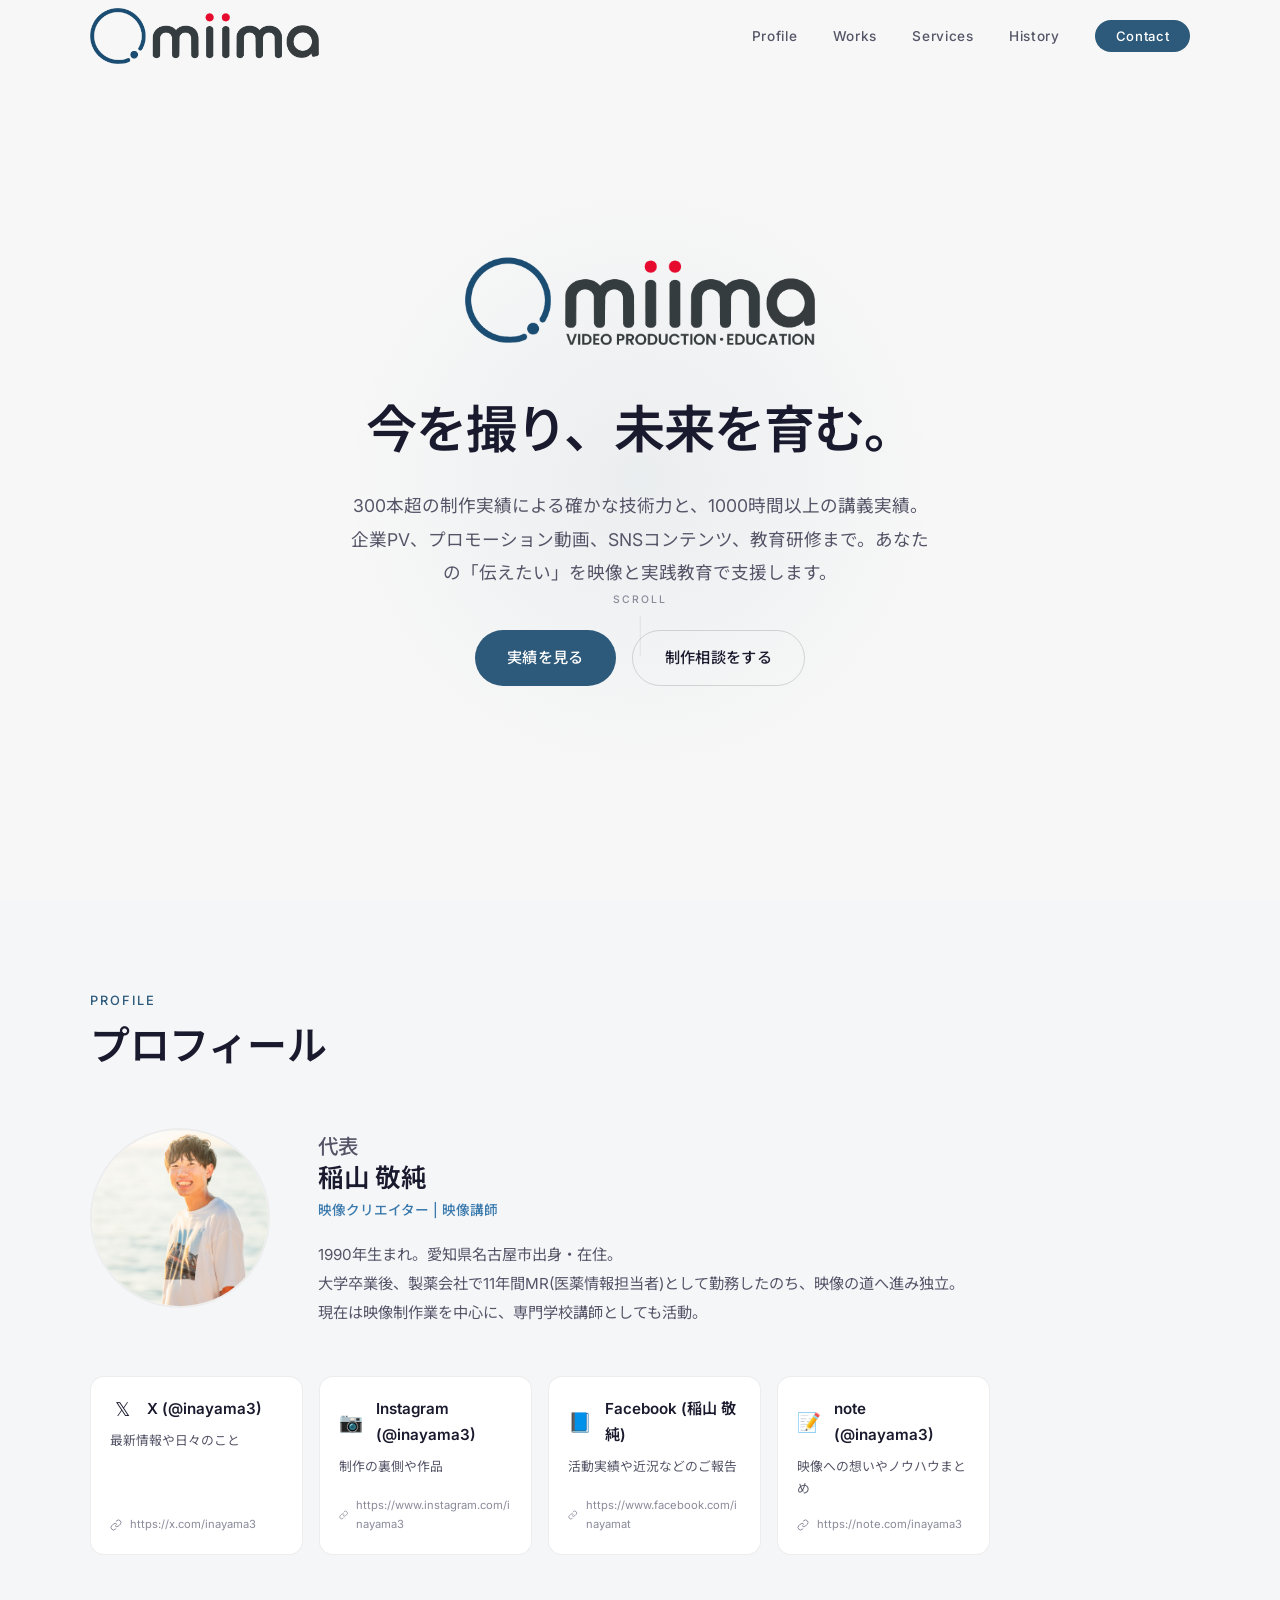
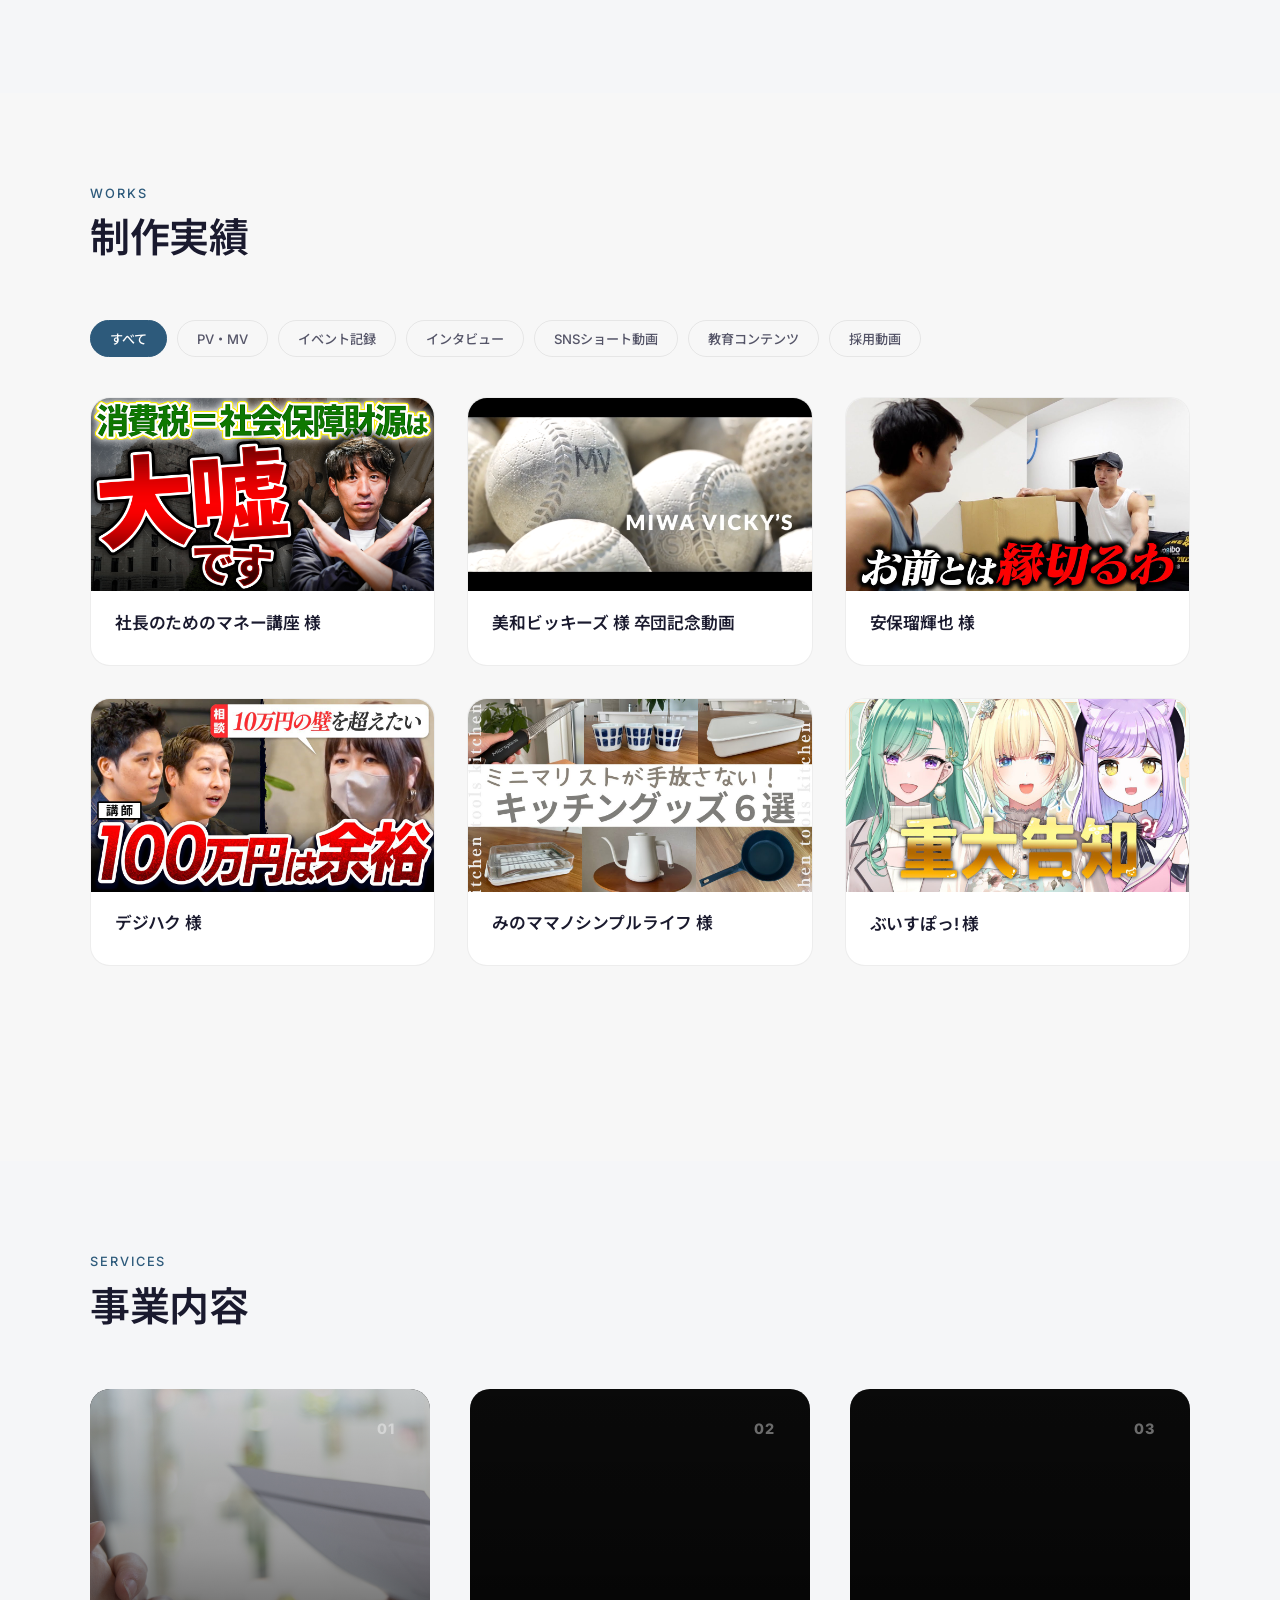
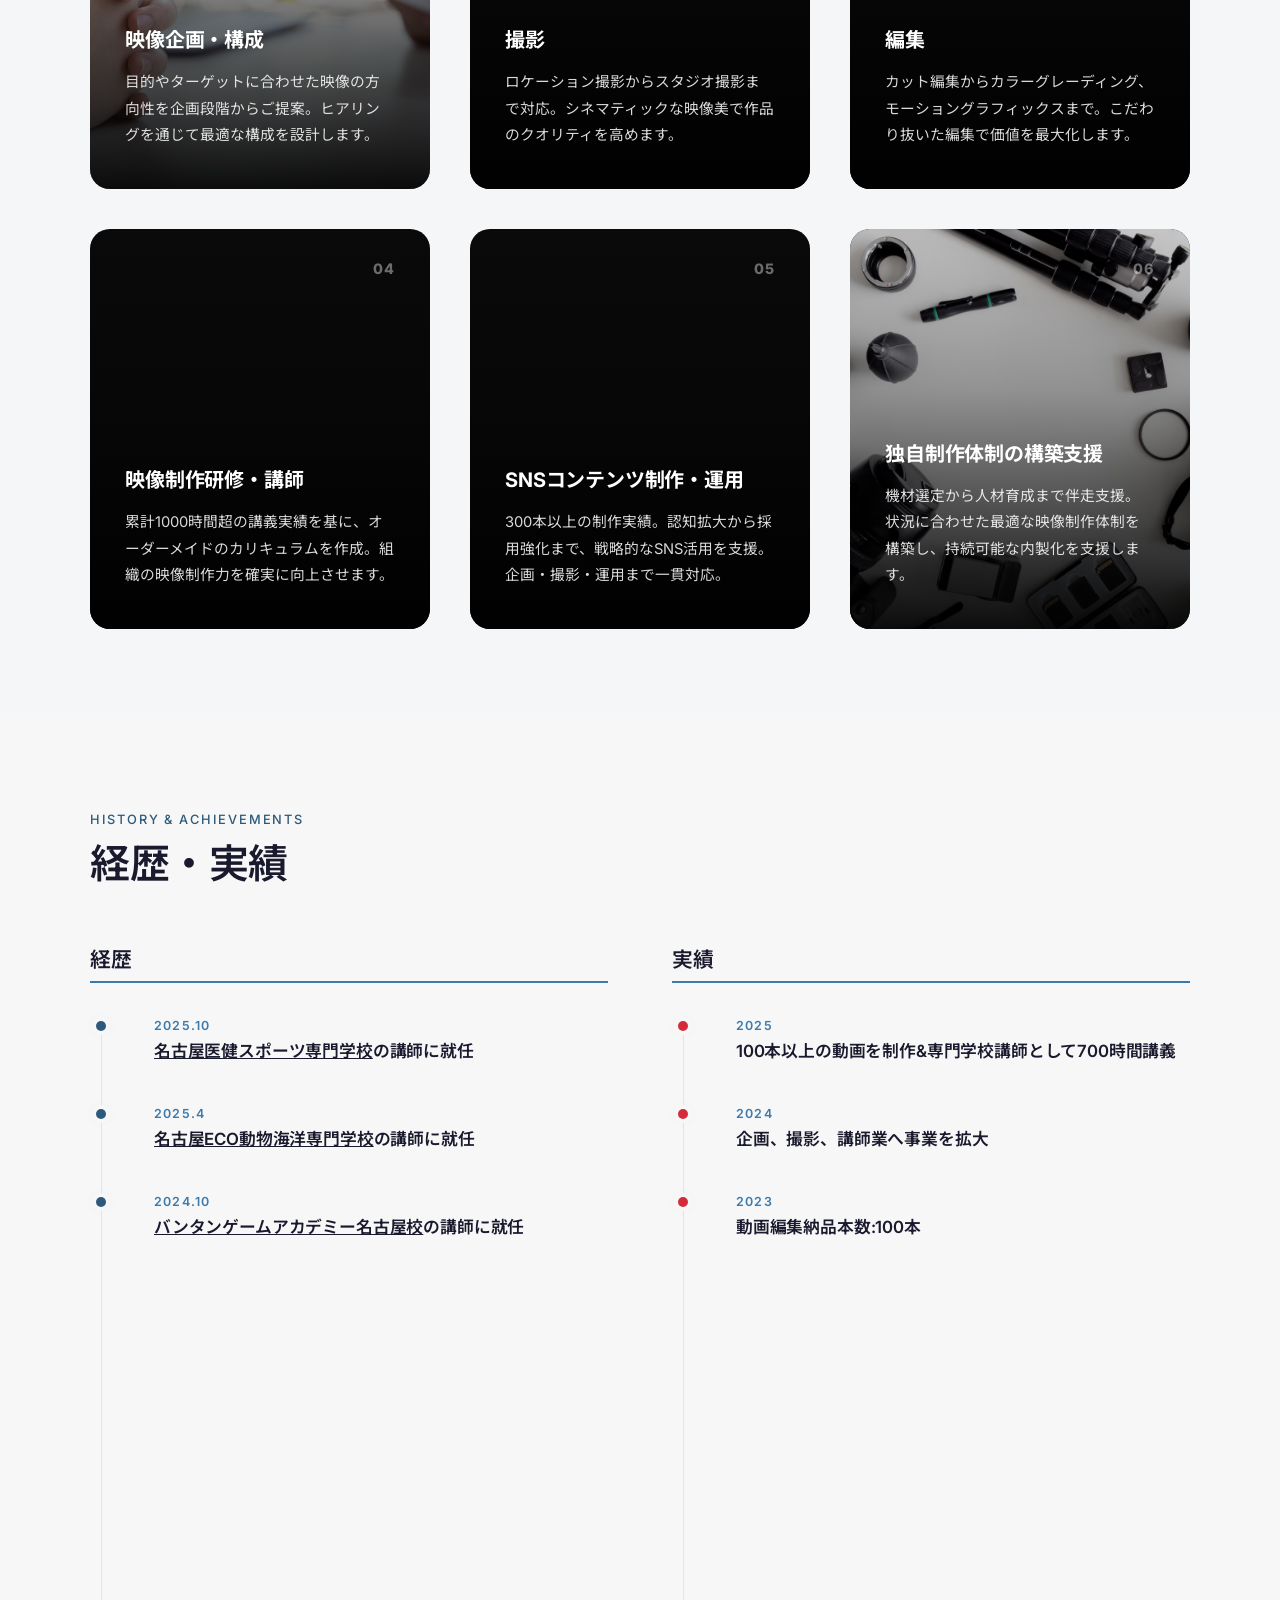
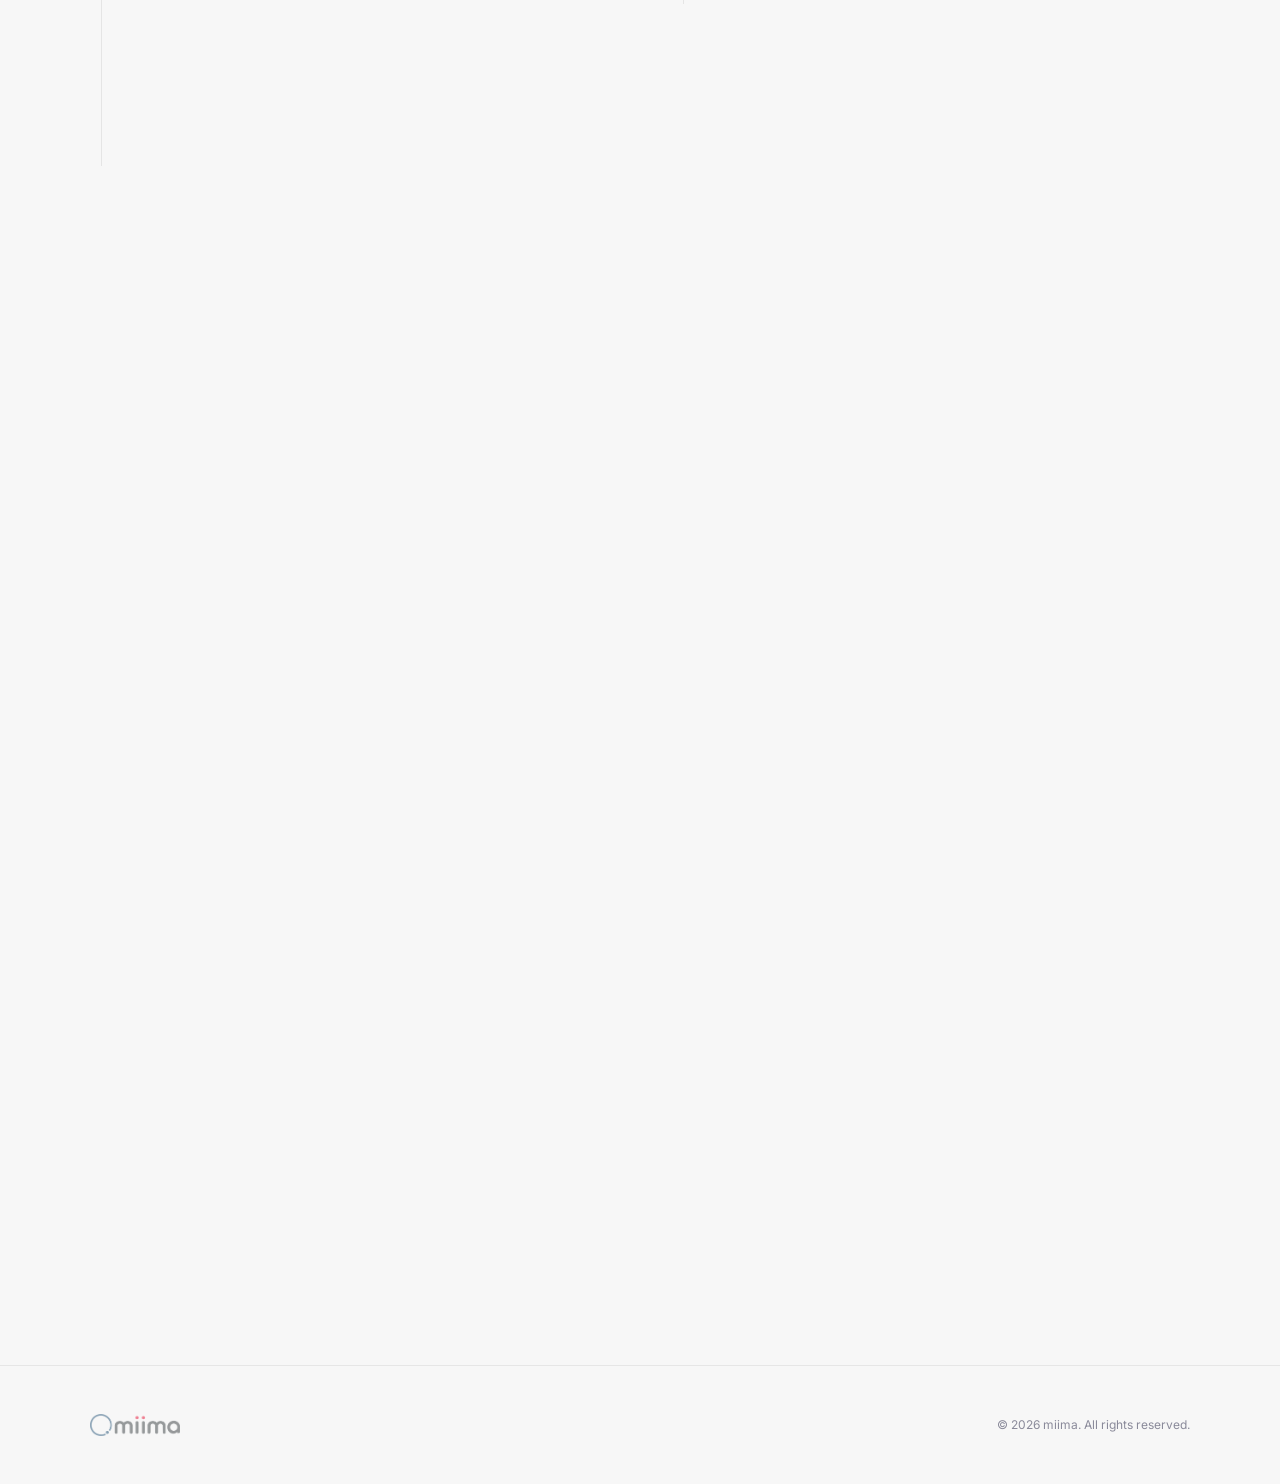
==== index.html @ 6fd5c14f "Initial commit of portfolio site" ====
<!DOCTYPE html>
<html lang="ja">
<head>
    <meta charset="UTF-8">
    <meta name="viewport" content="width=device-width, initial-scale=1.0">
    <title>miima | VIDEO PRODUCTION · EDUCATION</title>
    <meta name="description" content="miima - 映像制作・教育。企画から撮影・編集まで、ワンストップで映像制作を承ります。">
    <link rel="stylesheet" href="style.css">
    <link rel="preconnect" href="https://fonts.googleapis.com">
    <link rel="preconnect" href="https://fonts.gstatic.com" crossorigin>
    <link href="https://fonts.googleapis.com/css2?family=Inter:wght@300;400;500;600;700&family=Noto+Sans+JP:wght@300;400;500;600;700&display=swap" rel="stylesheet">
</head>
<body>

    <!-- ナビゲーション -->
    <nav class="navbar" id="navbar">
        <div class="nav-inner">
            <a href="#hero" class="nav-logo">
                <img src="assets/nav-logo.png" alt="miima" class="nav-logo-img">
            </a>
            <ul class="nav-links" id="navLinks">
                <li><a href="#about" class="nav-link">Profile</a></li>
                <li><a href="#works" class="nav-link">Works</a></li>
                <li><a href="#services" class="nav-link">Services</a></li>
                <li><a href="#history" class="nav-link">History</a></li>
                <li><a href="#contact" class="nav-link nav-link--cta">Contact</a></li>
            </ul>
            <button class="hamburger" id="hamburger" aria-label="メニューを開く">
                <span class="hamburger-line"></span>
                <span class="hamburger-line"></span>
                <span class="hamburger-line"></span>
            </button>
        </div>
    </nav>

    <!-- モバイルメニュー -->
    <div class="mobile-menu" id="mobileMenu">
        <ul class="mobile-menu-links">
            <li><a href="#about" class="mobile-link">Profile</a></li>
            <li><a href="#works" class="mobile-link">Works</a></li>
            <li><a href="#services" class="mobile-link">Services</a></li>
            <li><a href="#history" class="mobile-link">History</a></li>
            <li><a href="#contact" class="mobile-link">Contact</a></li>
        </ul>
    </div>

    <main>

        <!-- ============ 1. ファーストビュー ============ -->
        <section id="hero" class="hero">
            <div class="hero-inner">
                <div class="hero-logo-area reveal">
                    <img src="assets/logo.png" alt="miima" class="hero-logo" id="heroLogo">
                </div>
                <h1 class="hero-catchcopy reveal" id="heroCatchcopy"></h1>
                <p class="hero-description reveal" id="heroDescription"></p>
                <div class="hero-cta reveal" id="heroCta"></div>
                <div class="scroll-indicator">
                    <span>SCROLL</span>
                    <div class="scroll-line"></div>
                </div>
            </div>
        </section>

        <!-- ============ 2. プロフィール ============ -->
        <section id="about" class="section section--alt">
            <div class="section-inner">
                <div class="section-header reveal">
                    <span class="section-label">Profile</span>
                    <h2 class="section-title">プロフィール</h2>
                </div>
                <div class="about-content">
                    <div class="about-profile reveal">
                        <div class="about-image-wrapper">
                            <img src="" alt="プロフィール写真" class="about-image" id="aboutImage">
                        </div>
                        <div class="about-text">
                            <h3 class="about-name" id="aboutName"></h3>
                            <p class="about-title-text" id="aboutTitle"></p>
                            <p class="about-intro" id="aboutIntro"></p>
                        </div>
                    </div>
                    
                    <div class="sns-cards reveal" id="snsCards"></div>
                </div>
            </div>
        </section>

        <!-- ============ 3. 制作実績 ============ -->
        <section id="works" class="section">
            <div class="section-inner">
                <div class="section-header reveal">
                    <span class="section-label">Works</span>
                    <h2 class="section-title">制作実績</h2>
                </div>
                <div class="works-filter reveal" id="worksFilter"></div>
                <div class="works-grid" id="worksGrid"></div>
                <div class="works-footer reveal">
                    <p class="works-footer-text">その他個別公開可能な制作動画もございます。<a href="#contact" style="text-decoration: underline; color: var(--accent-blue-light); font-weight: 500;">下記フォーム</a>よりお気軽にお問い合わせください。</p>
                </div>
            </div>
        </section>

        <!-- ============ 4. 事業内容 ============ -->
        <section id="services" class="section section--alt">
            <div class="section-inner">
                <div class="section-header">
                    <span class="section-label">Services</span>
                    <h2 class="section-title">事業内容</h2>
                </div>
                <div class="services-grid" id="servicesGrid"></div>
            </div>
        </section>

        <!-- ============ 5. 経歴・実績 ============ -->
        <section id="history" class="section">
            <div class="section-inner">
                <div class="section-header reveal">
                    <span class="section-label">History & Achievements</span>
                    <h2 class="section-title">経歴・実績</h2>
                </div>
                
                <div class="history-grid">
                    <div class="history-column reveal">
                        <h3 class="column-title">経歴</h3>
                        <div class="timeline" id="timeline"></div>
                    </div>
                    <div class="history-column reveal">
                        <h3 class="column-title">実績</h3>
                        <div class="timeline" id="achievementsTimeline"></div>
                    </div>
                </div>

                <div class="accordion-container reveal" style="margin-top: 4rem;">
                    <details class="accordion">
                        <summary class="accordion-header">
                            <h3 class="accordion-title">使用可能ソフト・所持機材</h3>
                            <span class="accordion-icon">+</span>
                        </summary>
                        <div class="accordion-content">
                            <div class="about-specialties" style="margin-bottom: 2rem;">
                                <h4 class="specialties-heading">使用可能ソフト</h4>
                                <div class="specialties-tags" id="softwareList"></div>
                            </div>
                            <div class="about-specialties">
                                <h4 class="specialties-heading">所持機材</h4>
                                <ul class="equipment-list" id="equipmentList"></ul>
                            </div>
                        </div>
                    </details>
                </div>
            </div>
        </section>

        <!-- ============ 7. お問い合わせ ============ -->
        <section id="contact" class="section">
            <div class="section-inner">
                <div class="section-header reveal">
                    <span class="section-label">Contact</span>
                    <h2 class="section-title" id="contactHeading"></h2>
                </div>
                <div class="contact-content">
                    <div class="contact-form-area reveal">
                        <p class="contact-description" id="contactDescription"></p>
                        <form class="contact-form" id="contactForm">
                            <div class="form-group">
                                <label for="contactName">お名前 <span class="required">*</span></label>
                                <input type="text" id="contactName" name="name" required placeholder="山田 太郎">
                            </div>
                            <div class="form-group">
                                <label for="contactEmail">メールアドレス <span class="required">*</span></label>
                                <input type="email" id="contactEmail" name="email" required placeholder="example@email.com">
                            </div>
                            <div class="form-group">
                                <label for="contactCategory">お問い合わせ種別</label>
                                <select id="contactCategory" name="category"></select>
                            </div>
                            <div class="form-group">
                                <label for="contactMessage">お問い合わせ内容 <span class="required">*</span></label>
                                <textarea id="contactMessage" name="message" required rows="6" placeholder="ご相談内容をご記入ください"></textarea>
                            </div>
                            <button type="submit" class="btn btn--primary btn--full">送信する</button>
                        </form>
                    </div>
                    <div class="contact-info reveal">
                        <div class="contact-info-card">
                            <h4>メールでのお問い合わせ</h4>
                            <div class="contact-email-display" id="contactEmailDisplay"></div>
                            <p class="contact-email-note">※＠を半角に変えてください</p>
                        </div>

                        <div class="contact-info-card">
                            <p class="contact-response" id="contactResponse"></p>
                        </div>
                    </div>
                </div>
            </div>
        </section>

    </main>

    <!-- フッター -->
    <footer class="footer">
        <div class="footer-inner">
            <img src="assets/nav-logo.png" alt="miima" class="footer-logo">
            <p class="footer-copy" id="footerCopy"></p>
        </div>
    </footer>

    <!-- 実績詳細モーダル -->
    <div class="modal-overlay" id="modalOverlay">
        <div class="modal" id="modal">
            <button class="modal-close" id="modalClose" aria-label="閉じる">&times;</button>
            <div class="modal-body" id="modalBody"></div>
        </div>
    </div>

    <script src="siteData.js"></script>
    <script src="script.js"></script>
</body>
</html>
---- style.css ----
/* ============================================
   miima Design System
   ============================================ */

:root {
    /* Colors - miima light theme */
    --bg-primary: #f7f7f7;
    --bg-secondary: #f5f6f8;
    --bg-tertiary: #ebedf0;
    --card-bg: rgba(255, 255, 255, 0.9);
    --card-bg-solid: #ffffff;
    --card-border: rgba(0, 0, 0, 0.07);
    --card-border-hover: rgba(0, 0, 0, 0.14);

    --text-primary: #1a1a2e;
    --text-secondary: #555568;
    --text-tertiary: #8a8a9a;

    --accent-blue: #2d5a7b;
    --accent-blue-light: #3a7aad;
    --accent-blue-glow: rgba(45, 90, 123, 0.12);
    --accent-red: #d42b3c;
    --accent-red-glow: rgba(212, 43, 60, 0.1);
    --charcoal: #3d3d4a;

    /* Spacing */
    --section-pad: clamp(5rem, 10vh, 8rem);
    --inner-max: 1100px;
    --gap: 2rem;

    /* Radius */
    --radius-sm: 8px;
    --radius-md: 14px;
    --radius-lg: 20px;
    --radius-xl: 28px;

    /* Transitions */
    --ease-out: cubic-bezier(0.25, 1, 0.5, 1);
    --transition: 0.5s var(--ease-out);
}

/* ─── Reset ─── */
*, *::before, *::after {
    margin: 0;
    padding: 0;
    box-sizing: border-box;
}

html {
    scroll-behavior: smooth;
    scroll-padding-top: 80px;
}

body {
    font-family: 'Inter', 'Noto Sans JP', -apple-system, sans-serif;
    background: var(--bg-primary);
    color: var(--text-primary);
    line-height: 1.7;
    overflow-x: hidden;
    -webkit-font-smoothing: antialiased;
}

img {
    max-width: 100%;
    display: block;
}

a {
    color: inherit;
    text-decoration: none;
}

ul { list-style: none; }

/* ─── Typography ─── */
h1, h2, h3, h4 {
    font-weight: 600;
    line-height: 1.3;
    letter-spacing: -0.01em;
}

/* ─── Buttons ─── */
.btn {
    display: inline-flex;
    align-items: center;
    justify-content: center;
    gap: 0.5rem;
    padding: 0.9rem 2rem;
    border: none;
    border-radius: var(--radius-xl);
    font-family: inherit;
    font-weight: 500;
    font-size: 0.95rem;
    cursor: pointer;
    transition: all 0.35s var(--ease-out);
    letter-spacing: 0.02em;
}

.btn--primary {
    background: var(--accent-blue);
    color: #fff;
}

.btn--primary:hover {
    background: var(--accent-blue-light);
    transform: translateY(-2px);
    box-shadow: 0 8px 30px var(--accent-blue-glow);
}

.btn--secondary {
    background: transparent;
    color: var(--text-primary);
    border: 1px solid var(--card-border-hover);
}

.btn--secondary:hover {
    border-color: var(--accent-blue);
    color: var(--accent-blue-light);
    transform: translateY(-2px);
}

.btn--full {
    width: 100%;
}

/* ─── Section Layout ─── */
.section {
    padding: var(--section-pad) 5%;
}

.section--alt {
    background: var(--bg-secondary);
}

.section-inner {
    max-width: var(--inner-max);
    margin: 0 auto;
}

.section-header {
    margin-bottom: 3.5rem;
}

.section-label {
    display: block;
    font-size: 0.8rem;
    font-weight: 500;
    color: var(--accent-blue);
    letter-spacing: 0.15em;
    text-transform: uppercase;
    margin-bottom: 0.5rem;
}

.section-title {
    font-size: clamp(1.8rem, 4vw, 2.5rem);
    font-weight: 600;
    color: var(--text-primary);
}

/* ─── Reveal Animation ─── */
.reveal {
    opacity: 0;
    transform: translateY(30px);
    transition: opacity 0.7s var(--ease-out), transform 0.7s var(--ease-out);
}

.reveal.visible {
    opacity: 1;
    transform: translateY(0);
}

/* ═══════════════════════════════════════
   NAVBAR
   ═══════════════════════════════════════ */
.navbar {
    position: fixed;
    top: 0;
    left: 0;
    width: 100%;
    z-index: 1000;
    padding: 0 5%;
    transition: background 0.4s, backdrop-filter 0.4s;
}

.navbar.scrolled {
    background: rgba(255, 255, 255, 0.9);
    backdrop-filter: blur(16px);
    -webkit-backdrop-filter: blur(16px);
    border-bottom: 1px solid var(--card-border);
}

.nav-inner {
    max-width: var(--inner-max);
    margin: 0 auto;
    display: flex;
    align-items: center;
    justify-content: space-between;
    height: 72px;
}

.nav-logo {
    display: flex;
    align-items: center;
}

.nav-logo-img {
    height: 56px;
    width: auto;
    transition: opacity 0.3s;
}

.nav-logo-img:hover {
    opacity: 0.8;
}

.nav-links {
    display: flex;
    align-items: center;
    gap: 2.2rem;
}

.nav-link {
    font-size: 0.85rem;
    font-weight: 500;
    color: var(--text-secondary);
    letter-spacing: 0.05em;
    transition: color 0.3s;
    position: relative;
}

.nav-link::after {
    content: '';
    position: absolute;
    bottom: -4px;
    left: 0;
    width: 0;
    height: 1.5px;
    background: var(--accent-blue);
    transition: width 0.3s var(--ease-out);
}

.nav-link:hover,
.nav-link.active {
    color: var(--text-primary);
}

.nav-link:hover::after,
.nav-link.active::after {
    width: 100%;
}

.nav-link--cta {
    background: var(--accent-blue);
    color: #fff !important;
    padding: 0.5rem 1.3rem;
    border-radius: var(--radius-xl);
    font-size: 0.82rem;
}

.nav-link--cta::after {
    display: none;
}

.nav-link--cta:hover {
    background: var(--accent-blue-light);
}

/* Hamburger */
.hamburger {
    display: none;
    flex-direction: column;
    gap: 5px;
    background: none;
    border: none;
    cursor: pointer;
    padding: 8px;
    z-index: 1001;
}

.hamburger-line {
    width: 24px;
    height: 2px;
    background: var(--text-primary);
    border-radius: 2px;
    transition: all 0.3s;
}

.hamburger.open .hamburger-line:nth-child(1) {
    transform: rotate(45deg) translate(5px, 5px);
}
.hamburger.open .hamburger-line:nth-child(2) {
    opacity: 0;
}
.hamburger.open .hamburger-line:nth-child(3) {
    transform: rotate(-45deg) translate(5px, -5px);
}

/* Mobile Menu */
.mobile-menu {
    position: fixed;
    top: 0;
    left: 0;
    width: 100%;
    height: 100vh;
    background: rgba(10, 10, 15, 0.97);
    backdrop-filter: blur(20px);
    -webkit-backdrop-filter: blur(20px);
    z-index: 999;
    display: flex;
    align-items: center;
    justify-content: center;
    opacity: 0;
    pointer-events: none;
    transition: opacity 0.4s;
}

.mobile-menu.open {
    opacity: 1;
    pointer-events: auto;
}

.mobile-menu-links {
    text-align: center;
}

.mobile-link {
    display: block;
    font-size: 1.6rem;
    font-weight: 500;
    color: var(--text-secondary);
    padding: 1rem;
    transition: color 0.3s;
}

.mobile-link:hover {
    color: var(--text-primary);
}

/* ═══════════════════════════════════════
   HERO
   ═══════════════════════════════════════ */
.hero {
    min-height: 100vh;
    display: flex;
    align-items: center;
    justify-content: center;
    padding: 120px 5% 80px;
    position: relative;
    overflow: hidden;
}

.hero::before {
    content: '';
    position: absolute;
    top: 20%;
    left: 50%;
    transform: translateX(-50%);
    width: 600px;
    height: 600px;
    background: radial-gradient(circle, var(--accent-blue-glow) 0%, transparent 70%);
    border-radius: 50%;
    pointer-events: none;
    opacity: 0.5;
}

.hero-inner {
    text-align: center;
    max-width: 720px;
    position: relative;
    z-index: 1;
}

.hero-logo-area {
    margin-bottom: 2.5rem;
}

.hero-logo {
    height: clamp(60px, 10vw, 100px);
    width: auto;
    margin: 0 auto;
}

.hero-catchcopy {
    font-size: clamp(1.8rem, 5vw, 3.2rem);
    font-weight: 600;
    line-height: 1.4;
    margin-bottom: 1.5rem;
    letter-spacing: -0.02em;
}

.hero-description {
    font-size: clamp(0.95rem, 1.5vw, 1.1rem);
    color: var(--text-secondary);
    line-height: 1.9;
    margin-bottom: 2.5rem;
    max-width: 580px;
    margin-left: auto;
    margin-right: auto;
}

.hero-cta {
    display: flex;
    gap: 1rem;
    justify-content: center;
    flex-wrap: wrap;
}

.scroll-indicator {
    position: absolute;
    bottom: 30px;
    left: 50%;
    transform: translateX(-50%);
    display: flex;
    flex-direction: column;
    align-items: center;
    gap: 8px;
}

.scroll-indicator span {
    font-size: 0.65rem;
    letter-spacing: 0.2em;
    color: var(--text-tertiary);
    font-weight: 500;
}

.scroll-line {
    width: 1px;
    height: 40px;
    position: relative;
    overflow: hidden;
    background: var(--card-border);
}

.scroll-line::after {
    content: '';
    position: absolute;
    top: -100%;
    left: 0;
    width: 100%;
    height: 50%;
    background: var(--accent-blue);
    animation: scrollDown 2s infinite;
}

@keyframes scrollDown {
    0% { top: -50%; }
    100% { top: 100%; }
}

/* ═══════════════════════════════════════
   WORKS
   ═══════════════════════════════════════ */
.works-filter {
    display: flex;
    gap: 0.6rem;
    flex-wrap: wrap;
    margin-bottom: 2.5rem;
}

.filter-btn {
    padding: 0.5rem 1.2rem;
    border: 1px solid var(--card-border);
    border-radius: var(--radius-xl);
    background: transparent;
    color: var(--text-secondary);
    font-family: inherit;
    font-size: 0.82rem;
    font-weight: 500;
    cursor: pointer;
    transition: all 0.3s;
}

.filter-btn:hover {
    border-color: var(--accent-blue);
    color: var(--text-primary);
}

.filter-btn.active {
    background: var(--accent-blue);
    border-color: var(--accent-blue);
    color: #fff;
}

.works-grid {
    display: grid;
    grid-template-columns: repeat(auto-fill, minmax(320px, 1fr));
    gap: var(--gap);
}

.work-card {
    border-radius: var(--radius-lg);
    overflow: hidden;
    background: var(--card-bg-solid);
    border: 1px solid var(--card-border);
    cursor: pointer;
    transition: all 0.4s var(--ease-out);
    opacity: 1;
    transform: scale(1);
}

.work-card.hidden {
    display: none;
}

.work-card:hover {
    transform: translateY(-6px);
    border-color: var(--card-border-hover);
    box-shadow: 0 16px 48px rgba(0, 0, 0, 0.4);
}

.work-card-thumb {
    position: relative;
    width: 100%;
    padding-top: 56.25%; /* 16:9 */
    overflow: hidden;
}

.work-card-thumb img {
    position: absolute;
    top: 0;
    left: 0;
    width: 100%;
    height: 100%;
    object-fit: cover;
    transition: transform 0.6s var(--ease-out);
}

.work-card:hover .work-card-thumb img {
    transform: scale(1.05);
}

.work-card-thumb .work-year-badge {
    position: absolute;
    top: 12px;
    right: 12px;
    background: rgba(10, 10, 15, 0.75);
    backdrop-filter: blur(8px);
    -webkit-backdrop-filter: blur(8px);
    padding: 0.25rem 0.7rem;
    border-radius: var(--radius-sm);
    font-size: 0.72rem;
    font-weight: 500;
    color: var(--text-secondary);
    border: 1px solid var(--card-border);
}

.work-card-info {
    padding: 1.3rem 1.5rem 1.5rem;
}

.work-card-genre {
    font-size: 0.7rem;
    font-weight: 500;
    color: var(--accent-blue-light);
    letter-spacing: 0.1em;
    text-transform: uppercase;
    margin-bottom: 0.4rem;
}

.work-card-title {
    font-size: 1.05rem;
    font-weight: 600;
    margin-bottom: 0.3rem;
    line-height: 1.4;
}

.work-card-client {
    font-size: 0.82rem;
    color: var(--text-secondary);
}

.works-footer {
    margin-top: 4rem;
    text-align: center;
}

.works-footer-text {
    font-size: 1.425rem;
    color: var(--text-secondary);
    line-height: 1.8;
}

/* ═══════════════════════════════════════
   MODAL
   ═══════════════════════════════════════ */
.modal-overlay {
    position: fixed;
    top: 0;
    left: 0;
    width: 100%;
    height: 100%;
    background: rgba(0, 0, 0, 0.8);
    backdrop-filter: blur(8px);
    -webkit-backdrop-filter: blur(8px);
    z-index: 2000;
    display: flex;
    align-items: center;
    justify-content: center;
    opacity: 0;
    pointer-events: none;
    transition: opacity 0.3s;
    padding: 2rem;
}

.modal-overlay.open {
    opacity: 1;
    pointer-events: auto;
}

.modal {
    background: var(--bg-secondary);
    border: 1px solid var(--card-border);
    border-radius: var(--radius-lg);
    max-width: 700px;
    width: 100%;
    max-height: 85vh;
    overflow-y: auto;
    position: relative;
    transform: translateY(20px) scale(0.97);
    transition: transform 0.4s var(--ease-out);
}

.modal-overlay.open .modal {
    transform: translateY(0) scale(1);
}

.modal-close {
    position: absolute;
    top: 16px;
    right: 16px;
    width: 36px;
    height: 36px;
    border: 1px solid var(--card-border);
    border-radius: 50%;
    background: var(--bg-primary);
    color: var(--text-secondary);
    font-size: 1.3rem;
    cursor: pointer;
    display: flex;
    align-items: center;
    justify-content: center;
    transition: all 0.3s;
    z-index: 1;
}

.modal-close:hover {
    border-color: var(--accent-red);
    color: var(--accent-red);
}

.modal-thumb {
    width: 100%;
    aspect-ratio: 16/9;
    object-fit: cover;
    border-radius: var(--radius-lg) var(--radius-lg) 0 0;
}

.modal-thumb--clickable {
    cursor: pointer;
    transition: opacity 0.3s;
}

.modal-thumb--clickable:hover {
    opacity: 0.85;
}

.modal-thumb-link {
    display: block;
    position: relative;
    border-radius: var(--radius-lg) var(--radius-lg) 0 0;
}

.modal-thumb-link::after {
    content: '';
    position: absolute;
    top: 50%;
    left: 50%;
    transform: translate(-50%, -50%);
    width: 60px;
    height: 60px;
    background: rgba(10, 10, 15, 0.7) url('data:image/svg+xml;utf8,<svg xmlns="http://www.w3.org/2000/svg" width="28" height="28" viewBox="0 0 24 24" fill="none" stroke="white" stroke-width="2.5" stroke-linecap="round" stroke-linejoin="round"><path d="M18 13v6a2 2 0 0 1-2 2H5a2 2 0 0 1-2-2V8a2 2 0 0 1 2-2h6"></path><polyline points="15 3 21 3 21 9"></polyline><line x1="10" y1="14" x2="21" y2="3"></line></svg>') no-repeat center center;
    border-radius: 50%;
    opacity: 0;
    transition: opacity 0.35s var(--ease-out), transform 0.3s var(--ease-out);
    pointer-events: none;
}

.modal-thumb-link:hover::after {
    opacity: 1;
    transform: translate(-50%, -50%) scale(1.05);
}

.modal-content {
    padding: 2rem;
}

.modal-genre {
    font-size: 0.75rem;
    font-weight: 500;
    color: var(--accent-blue-light);
    letter-spacing: 0.1em;
    text-transform: uppercase;
    margin-bottom: 0.5rem;
}

.modal-title {
    font-size: 1.5rem;
    font-weight: 600;
    margin-bottom: 1rem;
}

.modal-meta {
    display: flex;
    flex-wrap: wrap;
    gap: 1.5rem;
    margin-bottom: 1.5rem;
    padding-bottom: 1.5rem;
    border-bottom: 1px solid var(--card-border);
}

.modal-meta-item {
    font-size: 0.85rem;
}

.modal-meta-label {
    color: var(--text-tertiary);
    font-size: 0.72rem;
    font-weight: 500;
    letter-spacing: 0.08em;
    text-transform: uppercase;
    margin-bottom: 0.2rem;
}

.modal-meta-value {
    color: var(--text-secondary);
}

.modal-desc {
    color: var(--text-secondary);
    line-height: 1.8;
    font-size: 0.95rem;
}

.modal-video {
    margin-top: 1.5rem;
    aspect-ratio: 16/9;
    border-radius: var(--radius-md);
    overflow: hidden;
}

.modal-video iframe {
    width: 100%;
    height: 100%;
    border: none;
}

/* ═══════════════════════════════════════
   ABOUT
   ═══════════════════════════════════════ */
.about-content {
    max-width: 900px;
}

.about-profile {
    display: flex;
    gap: 3rem;
    align-items: flex-start;
    margin-bottom: 3rem;
}

.about-image-wrapper {
    flex-shrink: 0;
    width: 180px;
    height: 180px;
    border-radius: 50%;
    overflow: hidden;
    border: 2px solid var(--card-border);
    background: var(--card-bg-solid);
}

.about-image {
    width: 100%;
    height: 100%;
    object-fit: cover;
}

.about-text {
    flex: 1;
}

.about-name {
    font-size: 1.6rem;
    font-weight: 600;
    margin-bottom: 0.3rem;
}

.about-title-text {
    font-size: 0.85rem;
    color: var(--accent-blue-light);
    margin-bottom: 1.2rem;
    font-weight: 500;
}

.about-intro {
    color: var(--text-secondary);
    line-height: 1.9;
    font-size: 0.95rem;
}

.about-philosophy {
    margin-bottom: 3rem;
}

.philosophy-quote {
    position: relative;
    padding: 2rem 2rem 2rem 2.5rem;
    background: var(--card-bg);
    border-radius: var(--radius-md);
    border-left: 3px solid var(--accent-blue);
    color: var(--text-secondary);
    font-size: 0.95rem;
    line-height: 1.9;
    font-style: normal;
}

.about-strengths {
    display: grid;
    grid-template-columns: repeat(3, 1fr);
    gap: var(--gap);
    margin-bottom: 3rem;
}

.strength-card {
    padding: 2rem;
    background: var(--card-bg);
    border: 1px solid var(--card-border);
    border-radius: var(--radius-md);
    transition: all 0.3s var(--ease-out);
}

.strength-card:hover {
    border-color: var(--card-border-hover);
    transform: translateY(-3px);
}

.strength-icon {
    font-size: 1.8rem;
    margin-bottom: 1rem;
}

.strength-title {
    font-size: 1rem;
    font-weight: 600;
    margin-bottom: 0.6rem;
}

.strength-desc {
    font-size: 0.85rem;
    color: var(--text-secondary);
    line-height: 1.7;
}

/* SNS Cards */
.sns-cards {
    display: grid;
    grid-template-columns: repeat(4, 1fr);
    gap: 1rem;
    margin-bottom: 3rem;
}

.sns-card {
    display: flex;
    flex-direction: column;
    padding: 1.2rem;
    background: var(--card-bg-solid);
    border: 1px solid var(--card-border);
    border-radius: var(--radius-md);
    transition: all 0.3s var(--ease-out);
    text-decoration: none;
    color: var(--text-primary);
}

.sns-card:hover {
    border-color: var(--card-border-hover);
    transform: translateY(-3px);
    box-shadow: 0 8px 24px rgba(0, 0, 0, 0.05);
}

.sns-card-header {
    display: flex;
    align-items: center;
    gap: 0.8rem;
    margin-bottom: 0.5rem;
}

.sns-card-title {
    font-size: 0.95rem;
    font-weight: 600;
}

.sns-card-desc {
    font-size: 0.8rem;
    color: var(--text-secondary);
    margin-bottom: 1rem;
}

.sns-card-url {
    font-size: 0.7rem;
    color: var(--text-tertiary);
    display: flex;
    align-items: center;
    gap: 0.5rem;
    margin-top: auto;
    word-break: break-all;
}

.sns-card-icon {
    width: 24px;
    height: 24px;
    font-size: 1.2rem;
    display: flex;
    align-items: center;
    justify-content: center;
}
.sns-card-icon--x { color: var(--text-primary); }
.sns-card-icon--instagram { color: #E1306C; }
.sns-card-icon--facebook { color: #1877F2; }
.sns-card-icon--note { color: #2CB696; }

.about-specialties {
    margin-top: 1rem;
}

.specialties-heading {
    font-size: 0.95rem;
    font-weight: 600;
    margin-bottom: 1rem;
}

.specialties-tags {
    display: flex;
    flex-wrap: wrap;
    gap: 0.6rem;
}

.specialty-tag {
    padding: 0.4rem 1rem;
    background: var(--card-bg);
    border: 1px solid var(--card-border);
    border-radius: var(--radius-xl);
    font-size: 0.8rem;
    color: var(--text-secondary);
    font-weight: 500;
    transition: all 0.3s;
}

.specialty-tag:hover {
    border-color: var(--accent-blue);
    color: var(--accent-blue-light);
}

.equipment-list {
    display: flex;
    flex-direction: column;
    gap: 0.6rem;
}

.equipment-item {
    font-size: 0.9rem;
    color: var(--text-secondary);
    padding-left: 1.2rem;
    position: relative;
}

.equipment-item::before {
    content: '▪';
    position: absolute;
    left: 0;
    color: var(--accent-blue);
}

/* Accordion */
.accordion {
    border: 1px solid var(--card-border);
    border-radius: var(--radius-md);
    background: var(--card-bg);
    overflow: hidden;
    transition: all 0.3s;
}

.accordion:hover {
    border-color: var(--card-border-hover);
}

.accordion-header {
    padding: 1.5rem 2rem;
    cursor: pointer;
    font-weight: 600;
    display: flex;
    justify-content: space-between;
    align-items: center;
    list-style: none; /* remove default arrow */
}
.accordion-header::marker,
.accordion-header::-webkit-details-marker {
    display: none;
}

.accordion-title {
    font-size: 1.05rem;
    margin: 0;
}

.accordion-icon {
    font-size: 1.5rem;
    color: var(--accent-blue);
    line-height: 1;
    font-weight: 300;
    transition: transform 0.3s var(--ease-out);
}

.accordion[open] .accordion-icon {
    transform: rotate(45deg);
}

.accordion-content {
    padding: 0 2rem 2rem;
    border-top: 1px solid var(--card-border);
    margin-top: 0.5rem;
    padding-top: 1.5rem;
}

/* ═══════════════════════════════════════
   HISTORY & ACHIEVEMENTS
   ═══════════════════════════════════════ */
.history-grid {
    display: grid;
    grid-template-columns: 1fr 1fr;
    gap: 4rem;
}

.column-title {
    font-size: 1.3rem;
    font-weight: 600;
    margin-bottom: 2rem;
    color: var(--text-primary);
    padding-bottom: 0.5rem;
    border-bottom: 2px solid var(--accent-blue-light);
}

.timeline {
    position: relative;
    padding-left: 40px;
}

.timeline::before {
    content: '';
    position: absolute;
    left: 11px;
    top: 8px;
    bottom: 0;
    width: 1px;
    background: var(--card-border);
}

.timeline-item {
    position: relative;
    margin-bottom: 2.5rem;
    padding-left: 24px;
}

.timeline-dot {
    position: absolute;
    left: -34px;
    top: 6px;
    width: 10px;
    height: 10px;
    border-radius: 50%;
    background: var(--accent-blue);
    box-shadow: 0 0 0 4px var(--bg-primary), 0 0 12px var(--accent-blue-glow);
}

.timeline-item[data-type="award"] .timeline-dot,
.timeline-item[data-type="red"] .timeline-dot {
    background: var(--accent-red);
    box-shadow: 0 0 0 4px var(--bg-primary), 0 0 12px var(--accent-red-glow);
}

.timeline-item[data-type="education"] .timeline-dot,
.timeline-item[data-type="gray"] .timeline-dot {
    background: var(--text-tertiary);
    box-shadow: 0 0 0 4px var(--bg-primary);
}

.timeline-year {
    font-size: 0.78rem;
    font-weight: 600;
    color: var(--accent-blue-light);
    letter-spacing: 0.1em;
    margin-bottom: 0.3rem;
}

.timeline-title {
    font-size: 1.05rem;
    font-weight: 600;
    margin-bottom: 0.4rem;
}

.timeline-desc {
    font-size: 0.88rem;
    color: var(--text-secondary);
    line-height: 1.7;
}

/* ═══════════════════════════════════════
   SERVICES
   ═══════════════════════════════════════ */
.services-grid {
    display: grid;
    grid-template-columns: repeat(auto-fill, minmax(300px, 1fr));
    gap: 2.5rem;
}

.service-card {
    position: relative;
    padding: 3.5rem 2.2rem 2.5rem;
    background: #0c0c0c;
    border-radius: var(--radius-lg);
    border: none;
    transition: all 0.5s var(--ease-out);
    display: flex;
    flex-direction: column;
    overflow: hidden;
    min-height: 400px;
    justify-content: flex-end;
}

.service-card-bg {
    position: absolute;
    top: 0;
    left: 0;
    width: 100%;
    height: 100%;
    background-size: cover;
    background-position: center;
    transition: transform 0.6s var(--ease-out);
    z-index: 1;
}

.service-card::after {
    content: '';
    position: absolute;
    top: 0;
    left: 0;
    width: 100%;
    height: 100%;
    background: linear-gradient(to top, rgba(0,0,0,0.95) 0%, rgba(0,0,0,0.4) 60%, rgba(0,0,0,0.2) 100%);
    z-index: 2;
    transition: opacity 0.5s;
}

.service-card:hover {
    transform: translateY(-10px);
    box-shadow: 0 20px 80px rgba(0, 0, 0, 0.4);
}

.service-card:hover .service-card-bg {
    transform: scale(1.1);
}

.service-num {
    position: absolute;
    top: 1.8rem;
    right: 2.2rem;
    font-size: 0.9rem;
    font-weight: 800;
    color: rgba(255, 255, 255, 0.4);
    font-family: 'Inter', sans-serif;
    letter-spacing: 0.05em;
    z-index: 3;
}

.service-content {
    position: relative;
    z-index: 3;
}

.service-title {
    font-size: 1.25rem;
    font-weight: 700;
    margin-bottom: 1rem;
    color: #ffffff;
    letter-spacing: -0.01em;
}

.service-desc {
    font-size: 0.92rem;
    color: rgba(255, 255, 255, 0.85);
    line-height: 1.8;
}

/* ═══════════════════════════════════════
   CONTACT
   ═══════════════════════════════════════ */
.contact-content {
    display: grid;
    grid-template-columns: 1fr 340px;
    gap: 3rem;
    align-items: start;
}

.contact-description {
    color: var(--text-secondary);
    font-size: 0.95rem;
    line-height: 1.8;
    margin-bottom: 2rem;
}

.contact-form {
    display: flex;
    flex-direction: column;
    gap: 1.3rem;
}

.form-group label {
    display: block;
    font-size: 0.82rem;
    font-weight: 500;
    margin-bottom: 0.4rem;
    color: var(--text-secondary);
}

.required {
    color: var(--accent-red);
}

.form-group input,
.form-group select,
.form-group textarea {
    width: 100%;
    padding: 0.85rem 1rem;
    background: var(--bg-primary);
    border: 1px solid var(--card-border);
    border-radius: var(--radius-sm);
    color: var(--text-primary);
    font-family: inherit;
    font-size: 0.9rem;
    transition: border-color 0.3s;
    outline: none;
}

.form-group input:focus,
.form-group select:focus,
.form-group textarea:focus {
    border-color: var(--accent-blue);
}

.form-group input::placeholder,
.form-group textarea::placeholder {
    color: var(--text-tertiary);
}

.form-group select {
    cursor: pointer;
    appearance: none;
    background-image: url("data:image/svg+xml,%3Csvg xmlns='http://www.w3.org/2000/svg' width='12' height='12' fill='%238a8a9a' viewBox='0 0 16 16'%3E%3Cpath d='M1.5 5.5l6.5 6.5 6.5-6.5'/%3E%3C/svg%3E");
    background-repeat: no-repeat;
    background-position: right 1rem center;
    padding-right: 2.5rem;
}

.form-group select option {
    background: var(--bg-primary);
    color: var(--text-primary);
}

.form-group textarea {
    resize: vertical;
    min-height: 120px;
}

.contact-info {
    display: flex;
    flex-direction: column;
    gap: 1.2rem;
}

.contact-info-card {
    padding: 1.5rem;
    background: var(--card-bg);
    border: 1px solid var(--card-border);
    border-radius: var(--radius-md);
}

.contact-info-card h4 {
    font-size: 0.85rem;
    font-weight: 600;
    margin-bottom: 0.8rem;
    color: var(--text-primary);
}

.contact-email-display {
    display: block;
    color: var(--text-primary);
    font-size: 1rem;
    font-weight: 600;
    word-break: break-all;
    margin-bottom: 0.4rem;
}

.contact-email-note {
    font-size: 0.75rem;
    color: var(--accent-red);
    font-weight: 500;
}

.contact-sns {
    display: flex;
    gap: 0.8rem;
}

.sns-link {
    display: flex;
    align-items: center;
    justify-content: center;
    width: 40px;
    height: 40px;
    border-radius: 50%;
    background: var(--bg-primary);
    border: 1px solid var(--card-border);
    color: var(--text-secondary);
    font-size: 0.85rem;
    transition: all 0.3s;
}

.sns-link:hover {
    border-color: var(--accent-blue);
    color: var(--accent-blue-light);
    transform: translateY(-2px);
}

.contact-response {
    font-size: 0.82rem;
    color: var(--text-tertiary);
    line-height: 1.6;
}

/* ═══════════════════════════════════════
   FOOTER
   ═══════════════════════════════════════ */
.footer {
    padding: 3rem 5%;
    border-top: 1px solid var(--card-border);
}

.footer-inner {
    max-width: var(--inner-max);
    margin: 0 auto;
    display: flex;
    align-items: center;
    justify-content: space-between;
}

.footer-logo {
    height: 22px;
    width: auto;
    opacity: 0.5;
}

.footer-copy {
    font-size: 0.75rem;
    color: var(--text-tertiary);
}

/* ═══════════════════════════════════════
   RESPONSIVE
   ═══════════════════════════════════════ */
@media (max-width: 900px) {
    .nav-links {
        display: none;
    }

    .hamburger {
        display: flex;
    }

    .about-profile {
        flex-direction: column;
        align-items: center;
        text-align: center;
    }

    .about-image-wrapper {
        width: 140px;
        height: 140px;
    }

    .about-strengths {
        grid-template-columns: 1fr;
    }

    .sns-cards {
        grid-template-columns: 1fr 1fr;
    }

    .contact-content {
        grid-template-columns: 1fr;
    }

    .history-grid {
        grid-template-columns: 1fr;
        gap: 3rem;
    }

    .works-grid {
        grid-template-columns: repeat(auto-fill, minmax(280px, 1fr));
    }

    .footer-inner {
        flex-direction: column;
        gap: 1rem;
        text-align: center;
    }
}

@media (max-width: 600px) {
    .hero-cta {
        flex-direction: column;
        align-items: center;
    }

    .hero-cta .btn {
        width: 100%;
        max-width: 280px;
    }

    .works-grid {
        grid-template-columns: 1fr;
    }

    .services-grid {
        grid-template-columns: 1fr;
    }

    .sns-cards {
        grid-template-columns: 1fr;
    }

    .section {
        padding: 4rem 5%;
    }

    .modal {
        margin: 1rem;
    }

    .works-filter {
        gap: 0.4rem;
    }

    .filter-btn {
        padding: 0.4rem 0.9rem;
        font-size: 0.75rem;
    }
}
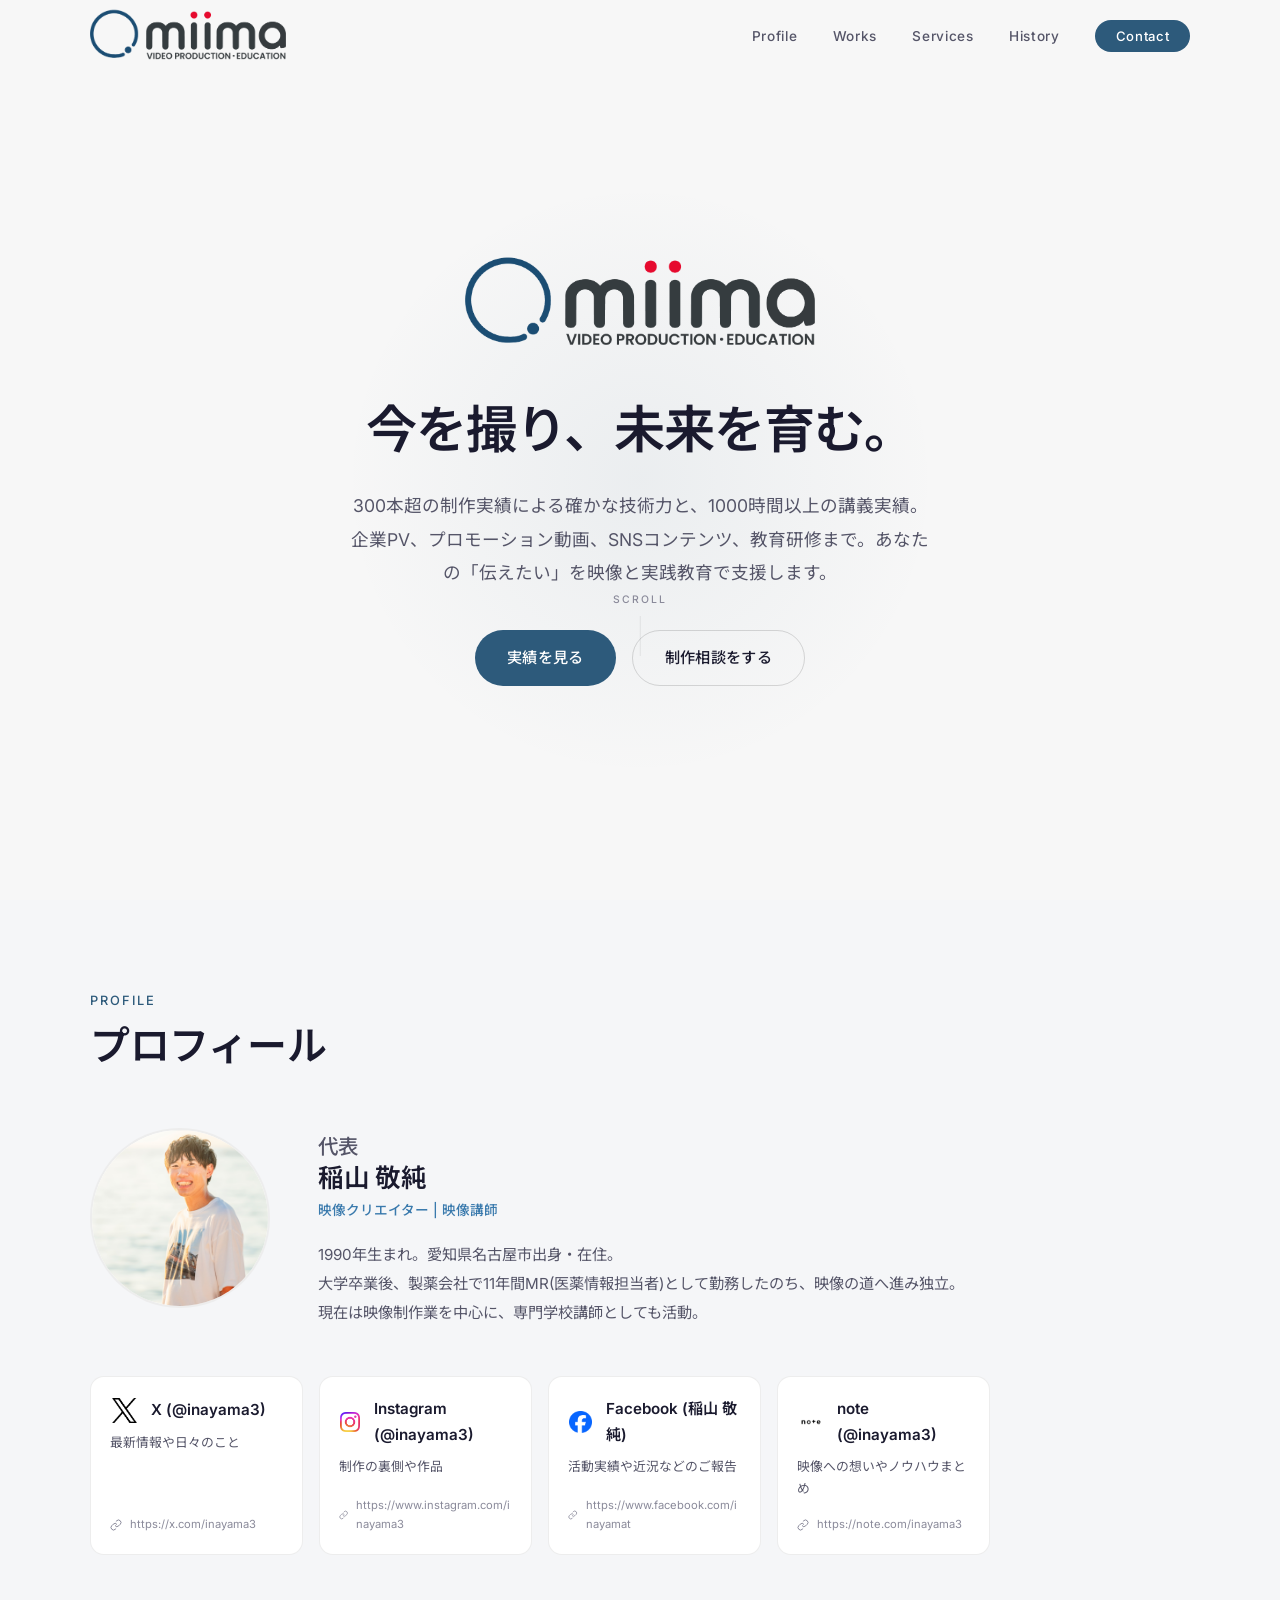
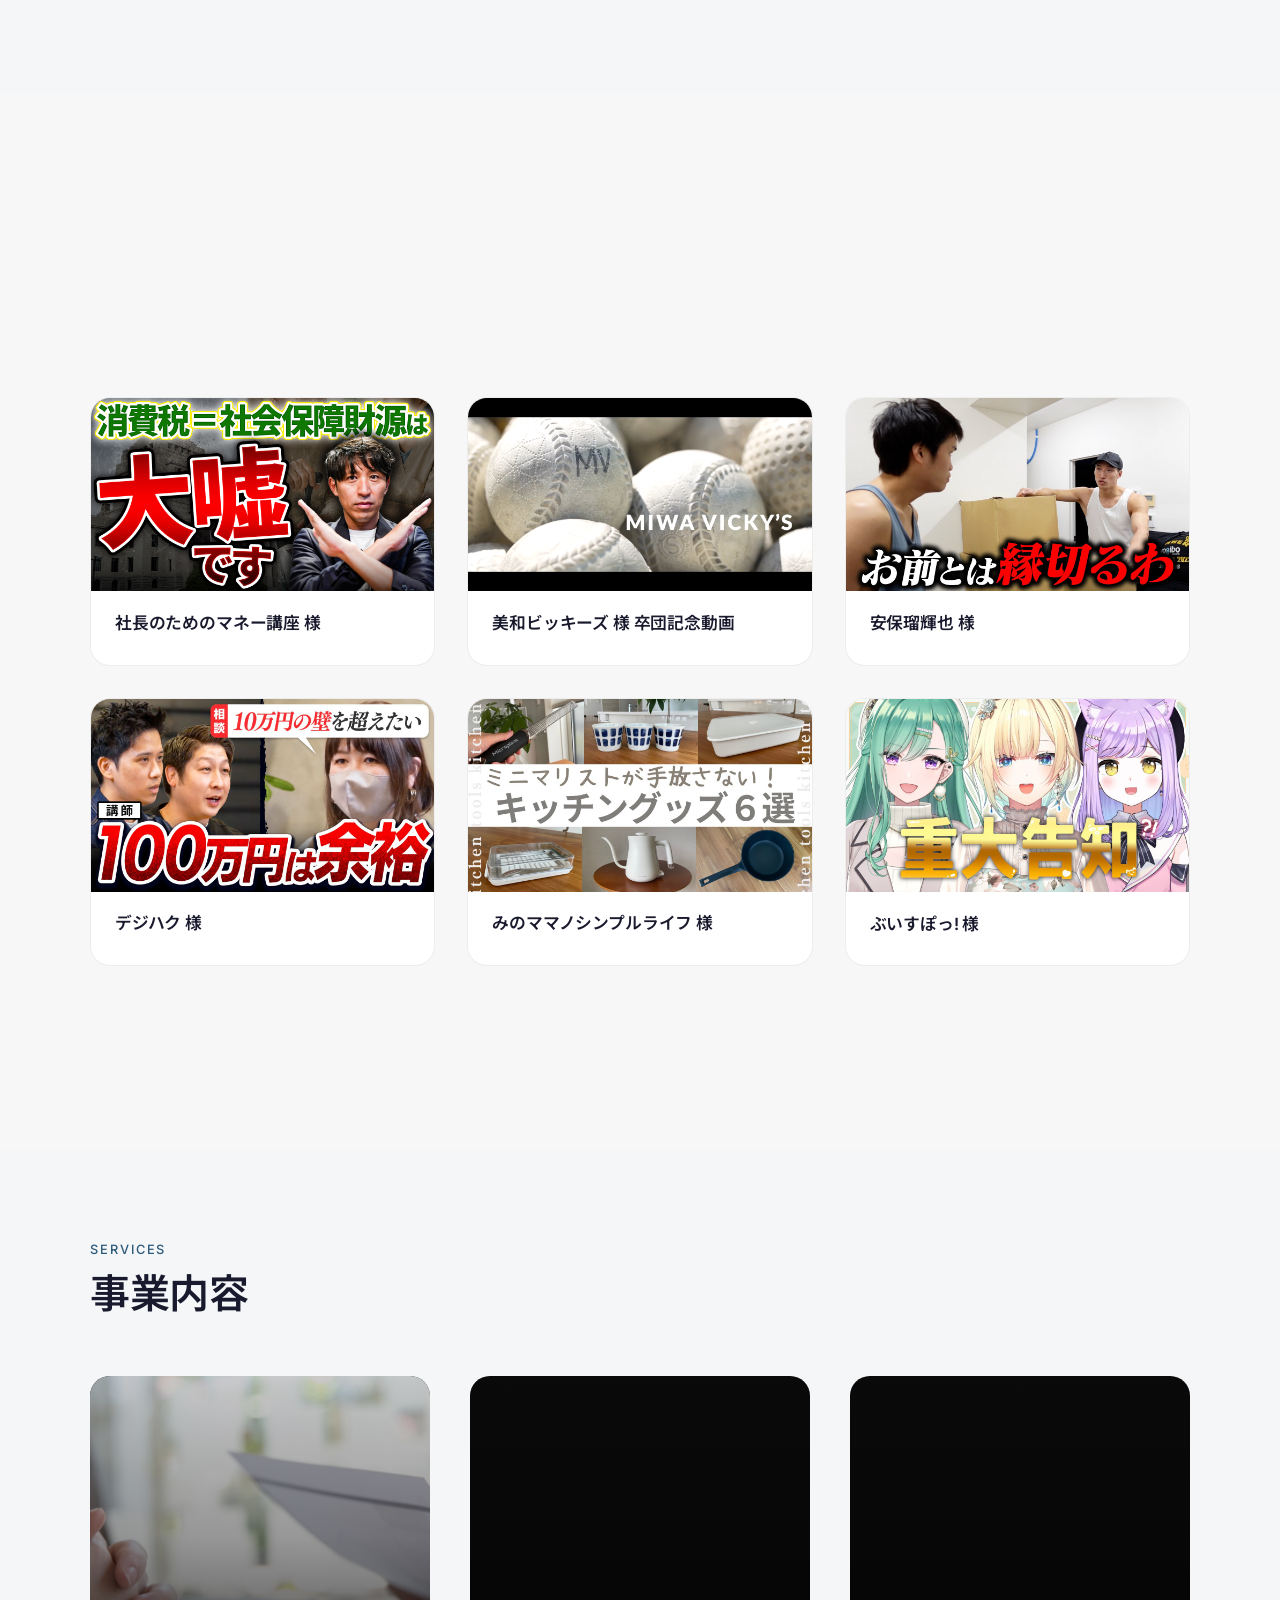
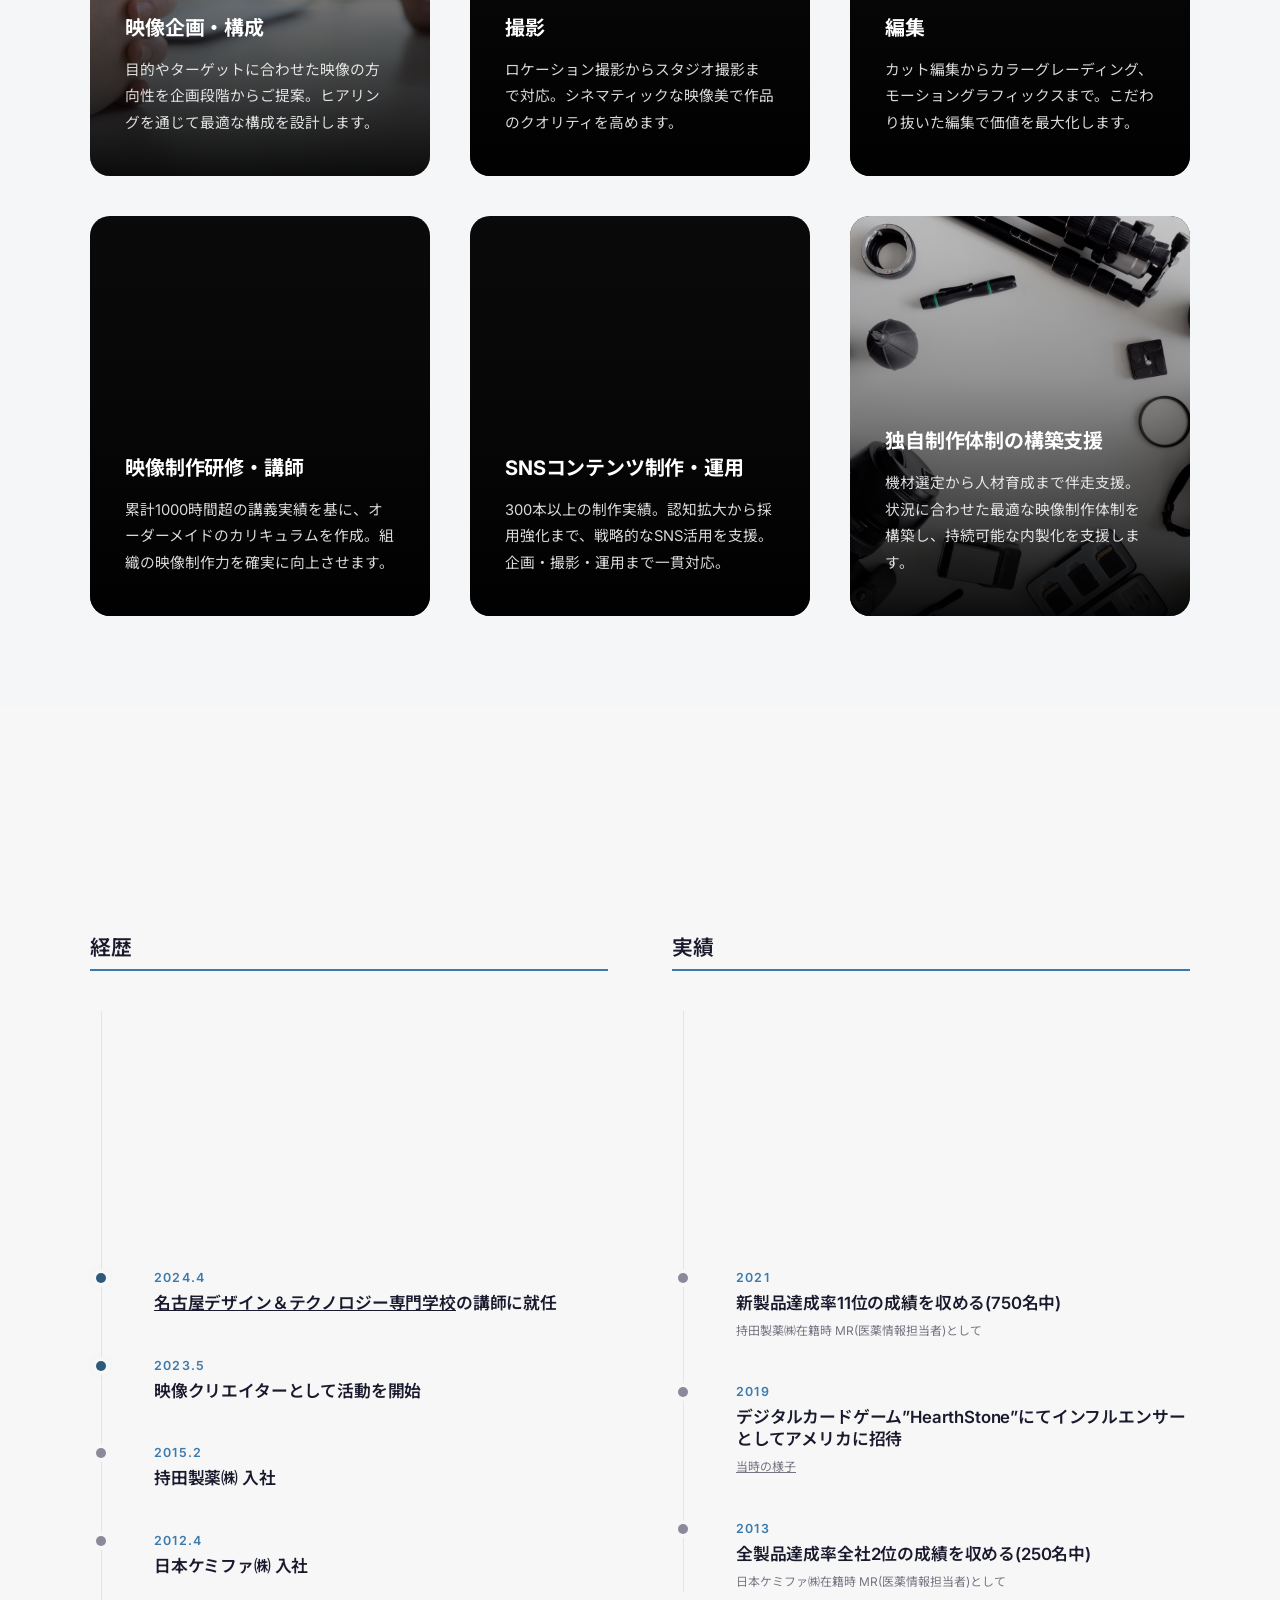
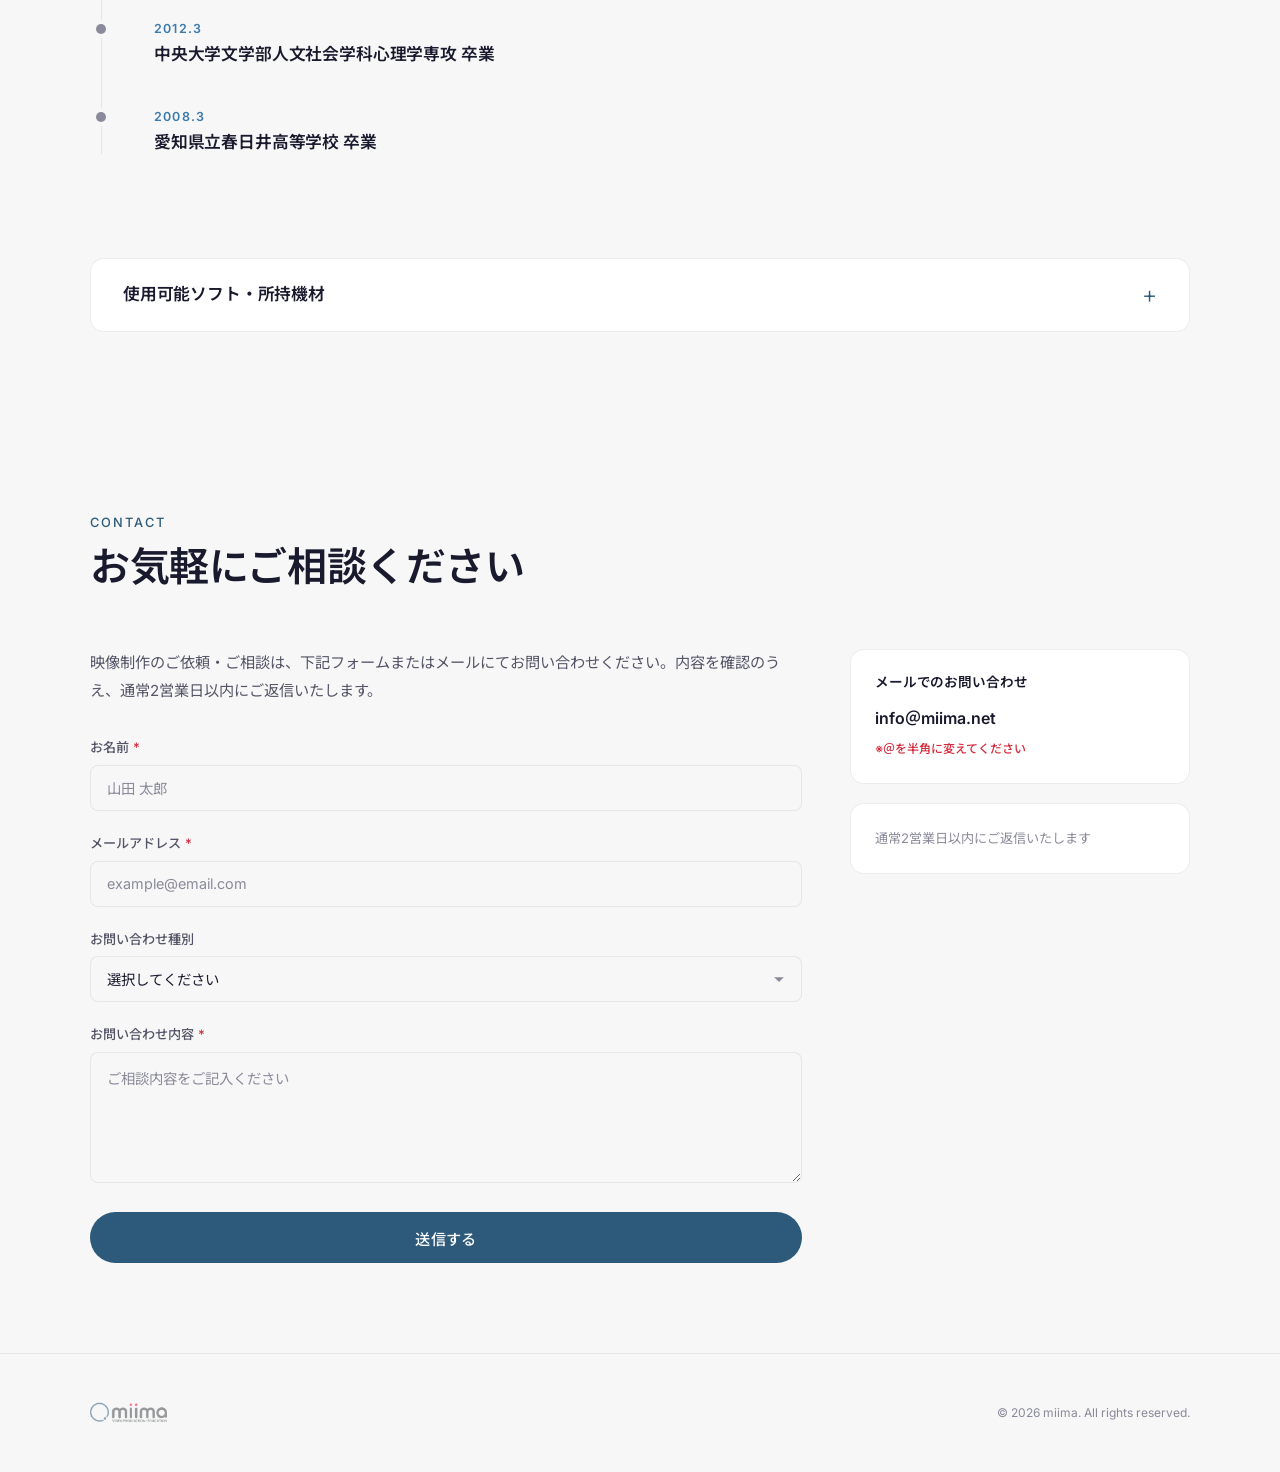
==== commit 0444aebd: "Update logo and deploy" ====
--- a/index.html
+++ b/index.html
@@ -3,8 +3,14 @@
 <head>
     <meta charset="UTF-8">
     <meta name="viewport" content="width=device-width, initial-scale=1.0">
-    <title>miima | VIDEO PRODUCTION · EDUCATION</title>
+    <title>映像講師・企業研修・動画制作｜miima</title>
     <meta name="description" content="miima - 映像制作・教育。企画から撮影・編集まで、ワンストップで映像制作を承ります。">
+    <!-- Favicons -->
+    <link rel="icon" href="assets/favicon_io/favicon.ico" sizes="any">
+    <link rel="apple-touch-icon" href="assets/favicon_io/apple-touch-icon.png">
+    <link rel="icon" type="image/png" sizes="32x32" href="assets/favicon_io/favicon-32x32.png">
+    <link rel="icon" type="image/png" sizes="16x16" href="assets/favicon_io/favicon-16x16.png">
+    <link rel="icon" type="image/png" sizes="192x192" href="assets/favicon_io/android-chrome-192x192.png">
     <link rel="stylesheet" href="style.css">
     <link rel="preconnect" href="https://fonts.googleapis.com">
     <link rel="preconnect" href="https://fonts.gstatic.com" crossorigin>
@@ -16,7 +22,7 @@
     <nav class="navbar" id="navbar">
         <div class="nav-inner">
             <a href="#hero" class="nav-logo">
-                <img src="assets/nav-logo.png" alt="miima" class="nav-logo-img">
+                <img src="assets/logo.png" alt="miima" class="nav-logo-img">
             </a>
             <ul class="nav-links" id="navLinks">
                 <li><a href="#about" class="nav-link">Profile</a></li>
@@ -202,7 +208,7 @@
     <!-- フッター -->
     <footer class="footer">
         <div class="footer-inner">
-            <img src="assets/nav-logo.png" alt="miima" class="footer-logo">
+            <img src="assets/logo.png" alt="miima" class="footer-logo">
             <p class="footer-copy" id="footerCopy"></p>
         </div>
     </footer>
--- a/style.css
+++ b/style.css
@@ -575,7 +575,7 @@
 }
 
 .works-footer-text {
-    font-size: 1.425rem;
+    font-size: 1rem;
     color: var(--text-secondary);
     line-height: 1.8;
 }
@@ -915,17 +915,18 @@
 }
 
 .sns-card-icon {
-    width: 24px;
-    height: 24px;
-    font-size: 1.2rem;
+    width: 28px;
+    height: 28px;
     display: flex;
     align-items: center;
     justify-content: center;
 }
-.sns-card-icon--x { color: var(--text-primary); }
-.sns-card-icon--instagram { color: #E1306C; }
-.sns-card-icon--facebook { color: #1877F2; }
-.sns-card-icon--note { color: #2CB696; }
+
+.sns-img-icon {
+    width: 90%;
+    height: 90%;
+    object-fit: contain;
+}
 
 .about-specialties {
     margin-top: 1rem;
@@ -1168,17 +1169,7 @@
     transform: scale(1.1);
 }
 
-.service-num {
-    position: absolute;
-    top: 1.8rem;
-    right: 2.2rem;
-    font-size: 0.9rem;
-    font-weight: 800;
-    color: rgba(255, 255, 255, 0.4);
-    font-family: 'Inter', sans-serif;
-    letter-spacing: 0.05em;
-    z-index: 3;
-}
+
 
 .service-content {
     position: relative;
@@ -1442,8 +1433,51 @@
         grid-template-columns: 1fr;
     }
 
+    .service-card {
+        min-height: 260px;
+        padding: 2rem 1.5rem 1.5rem;
+    }
+
     .sns-cards {
-        grid-template-columns: 1fr;
+        display: flex;
+        flex-wrap: wrap;
+        justify-content: center;
+        gap: 1.2rem;
+    }
+
+    .sns-card {
+        padding: 0;
+        background: transparent;
+        border: none;
+    }
+
+    .sns-card:hover {
+        transform: translateY(-4px);
+        box-shadow: none;
+        border-color: transparent;
+    }
+
+    .sns-card-header {
+        margin: 0;
+    }
+
+    .sns-card-icon {
+        width: 48px;
+        height: 48px;
+        background: var(--card-bg-solid);
+        border: 1px solid var(--card-border);
+        border-radius: 50%;
+        box-shadow: 0 4px 12px rgba(0, 0, 0, 0.05);
+        display: flex;
+        align-items: center;
+        justify-content: center;
+        overflow: hidden;
+    }
+
+    .sns-card-title,
+    .sns-card-desc,
+    .sns-card-url {
+        display: none !important;
     }
 
     .section {
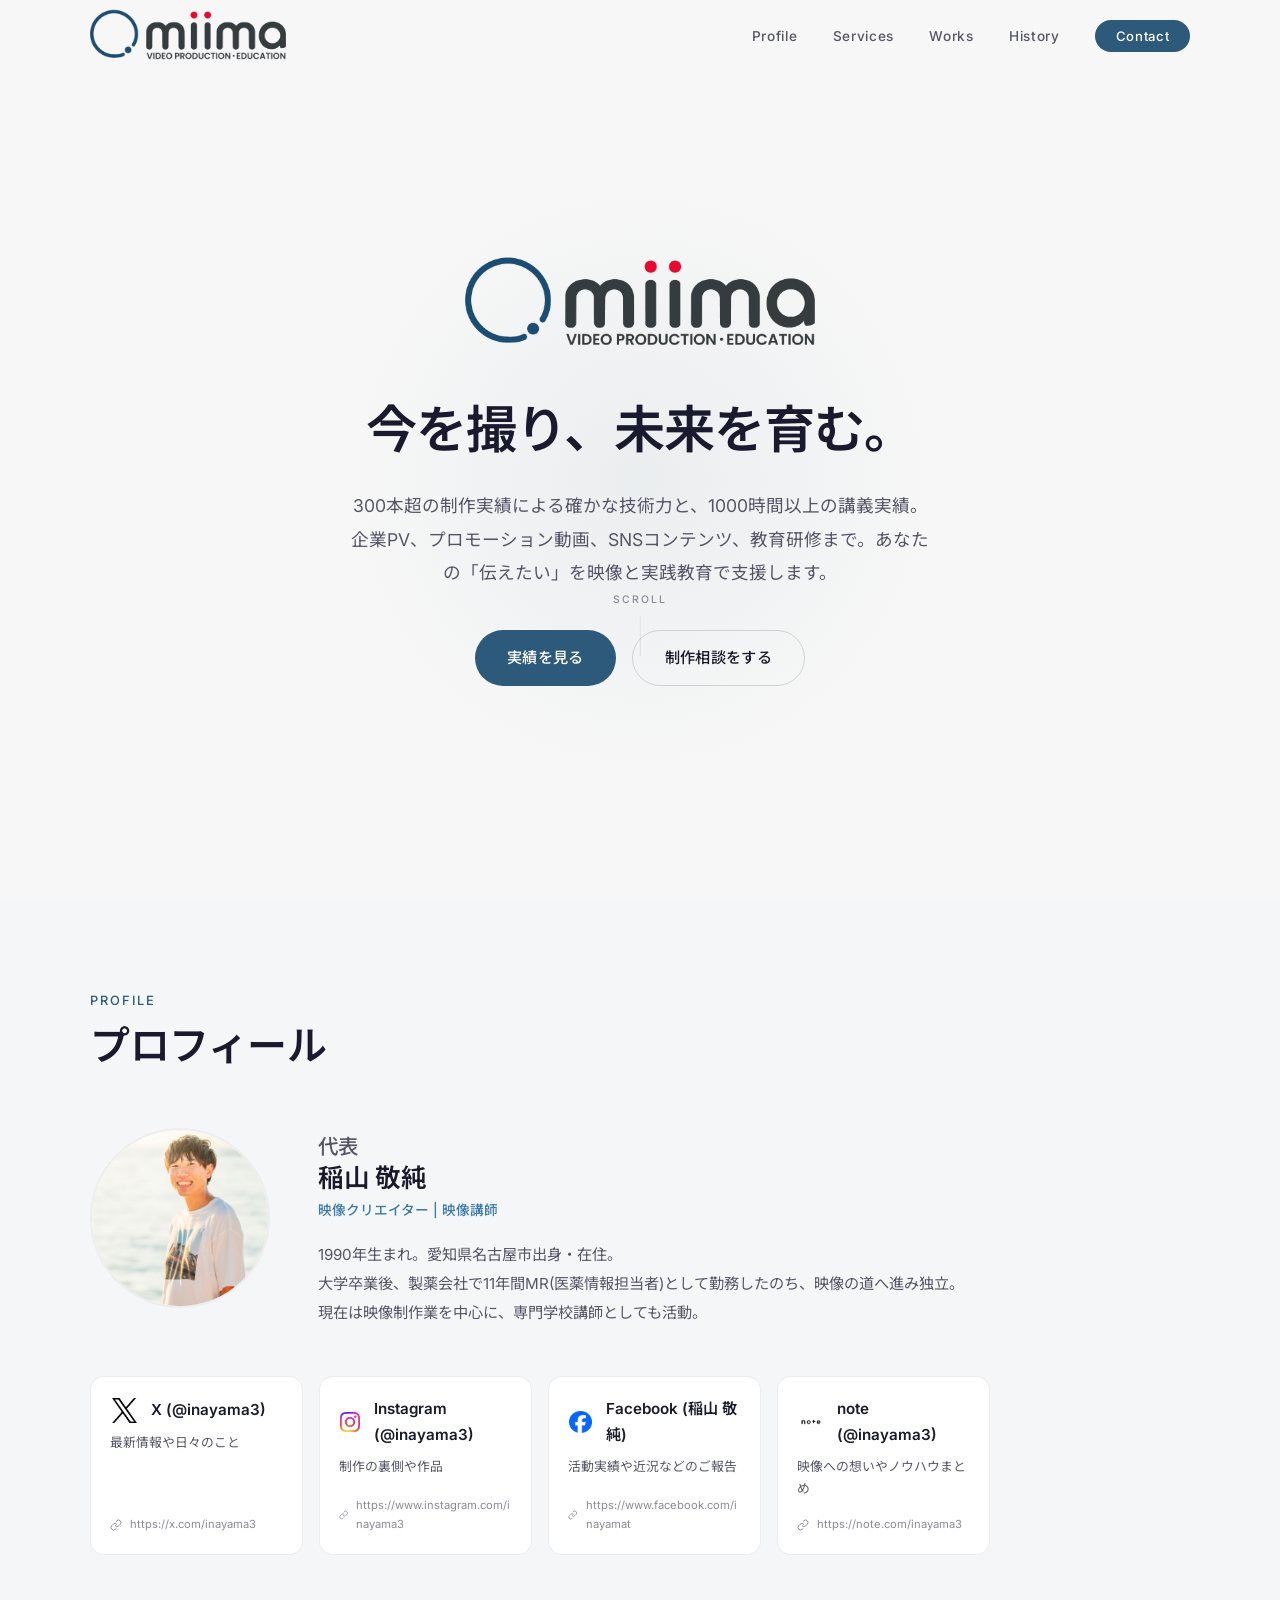
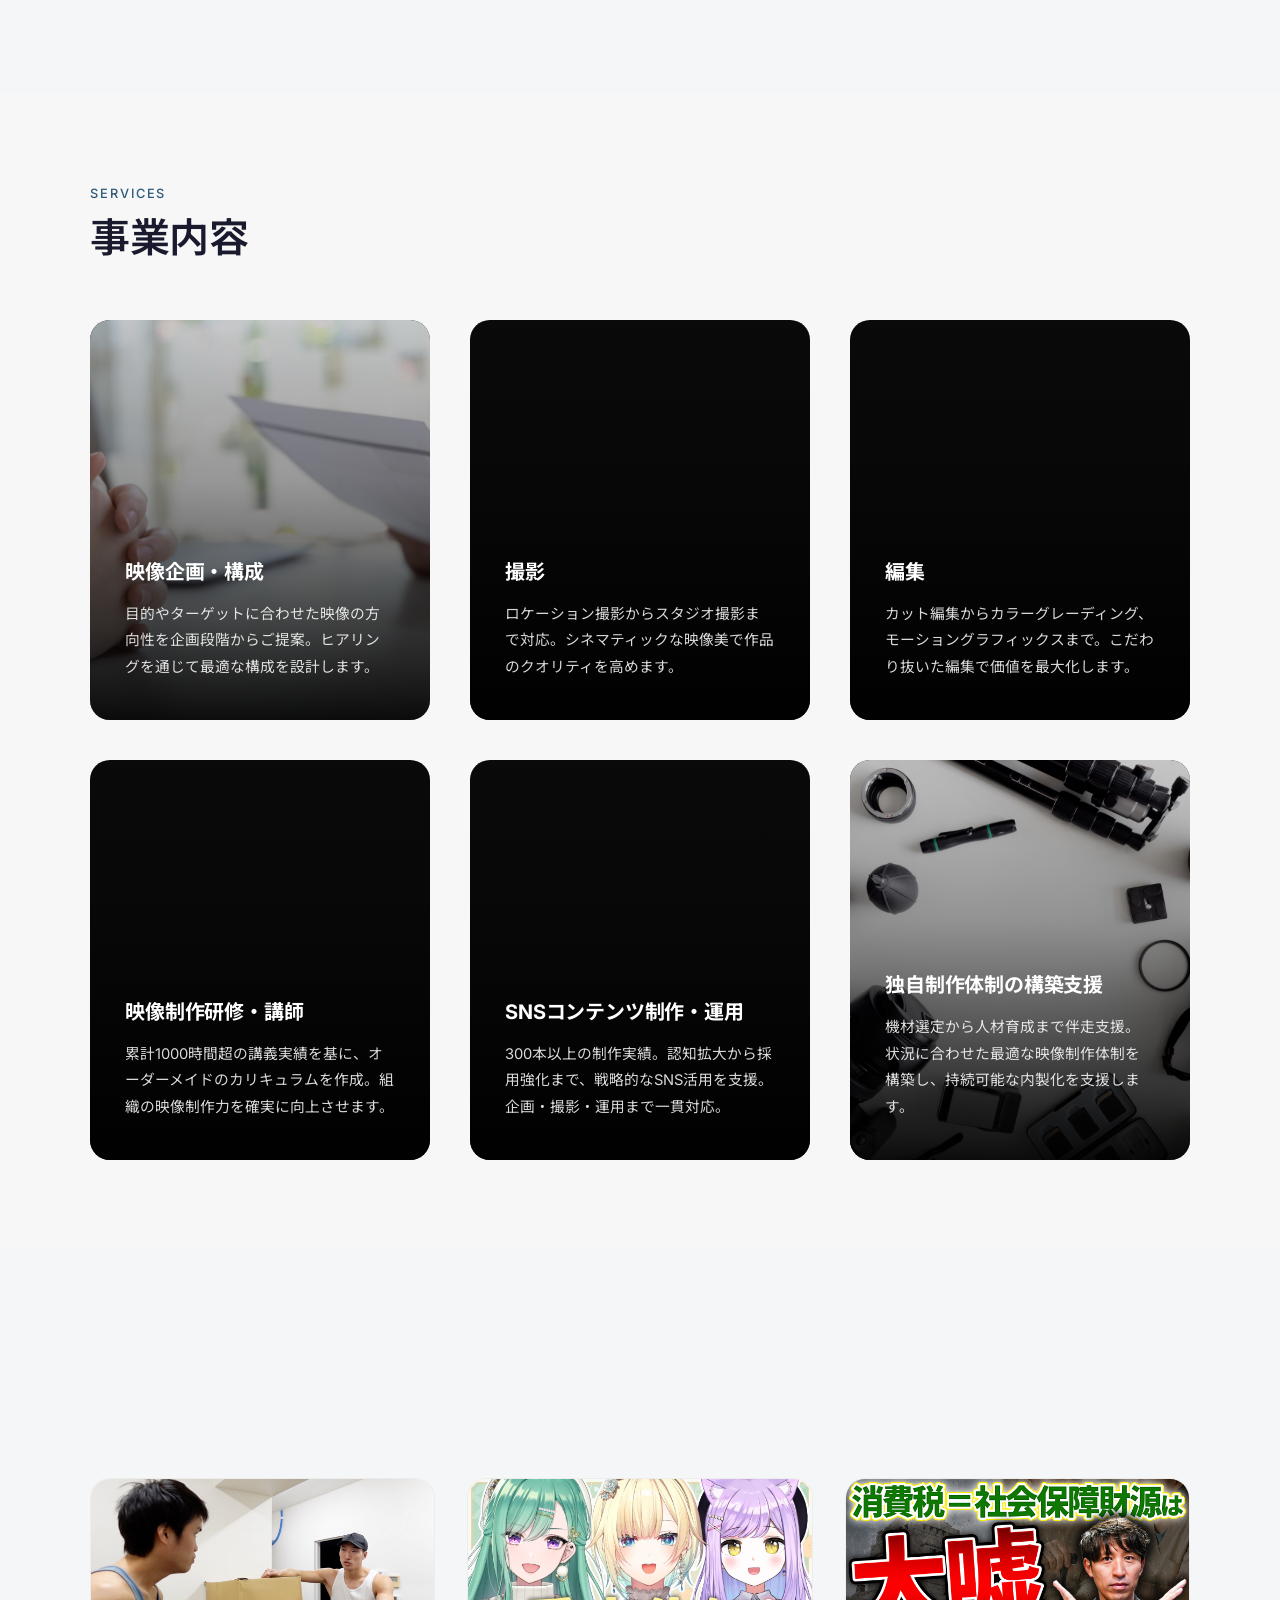
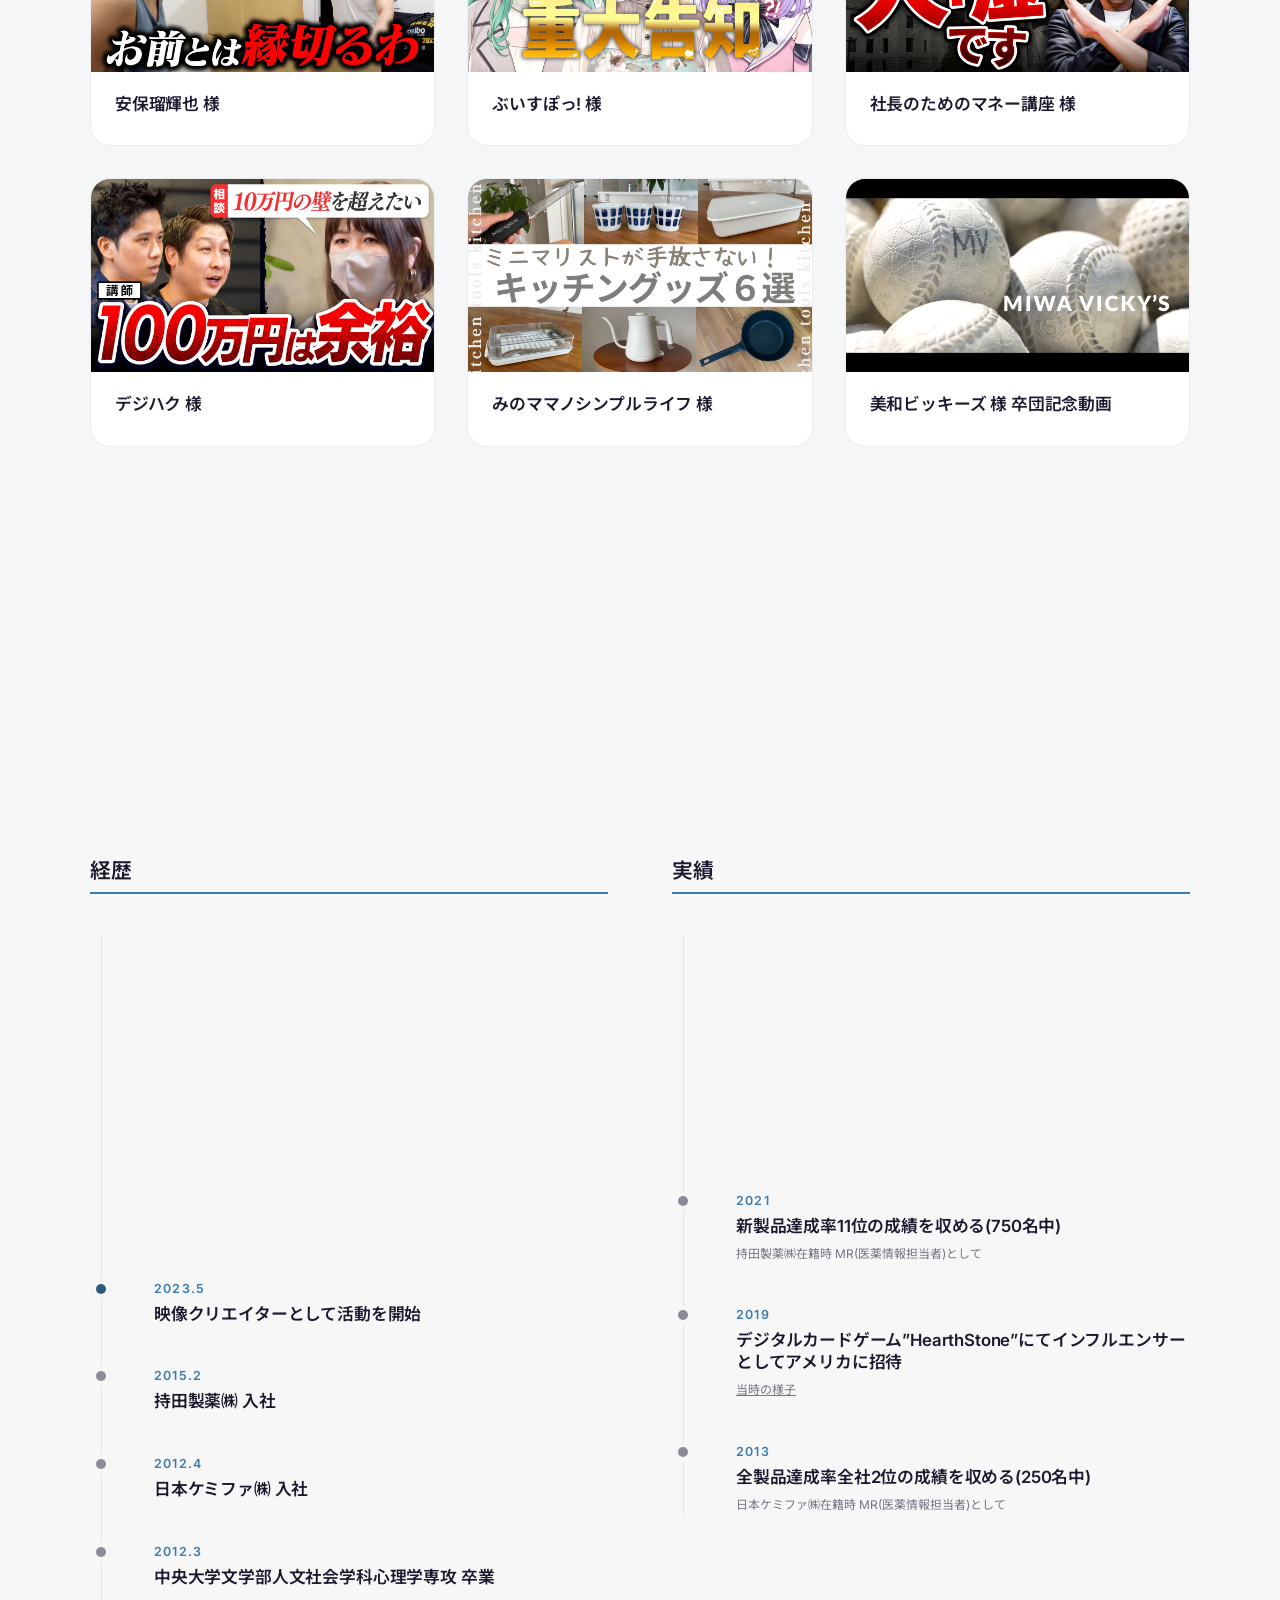
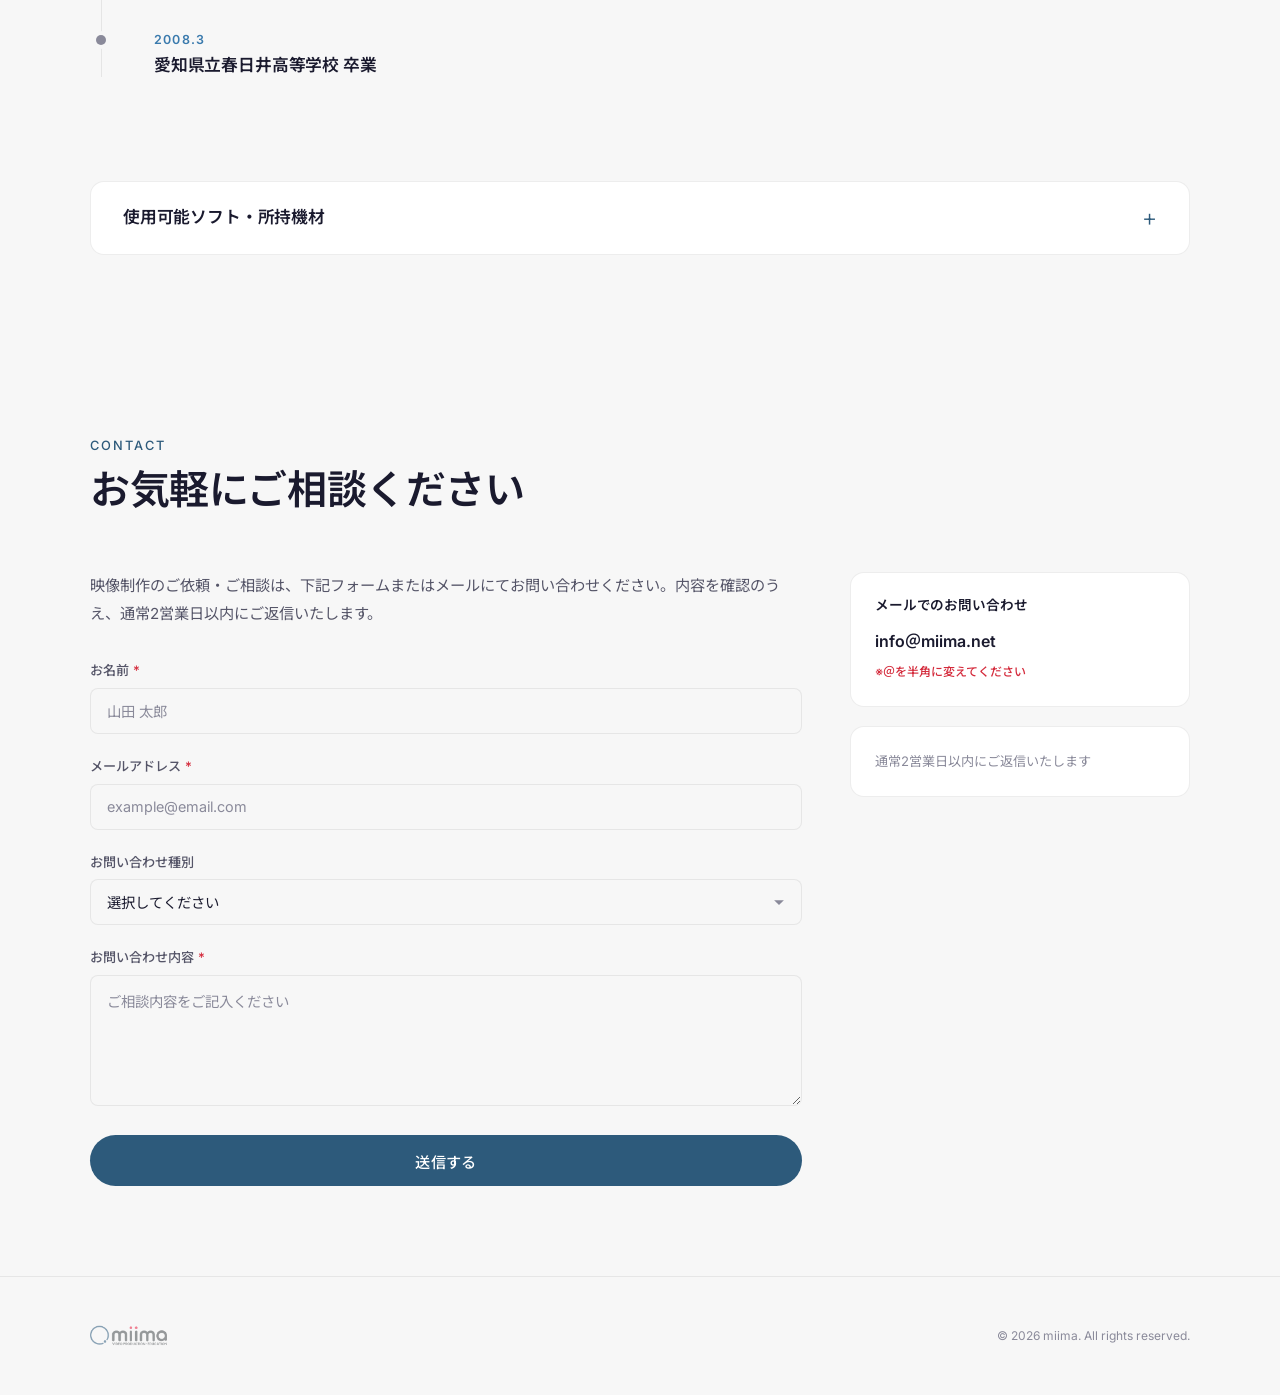
==== commit aeeef1dc: "Deploy latest updates including background video" ====
--- a/index.html
+++ b/index.html
@@ -26,8 +26,8 @@
             </a>
             <ul class="nav-links" id="navLinks">
                 <li><a href="#about" class="nav-link">Profile</a></li>
+                <li><a href="#services" class="nav-link">Services</a></li>
                 <li><a href="#works" class="nav-link">Works</a></li>
-                <li><a href="#services" class="nav-link">Services</a></li>
                 <li><a href="#history" class="nav-link">History</a></li>
                 <li><a href="#contact" class="nav-link nav-link--cta">Contact</a></li>
             </ul>
@@ -43,8 +43,8 @@
     <div class="mobile-menu" id="mobileMenu">
         <ul class="mobile-menu-links">
             <li><a href="#about" class="mobile-link">Profile</a></li>
+            <li><a href="#services" class="mobile-link">Services</a></li>
             <li><a href="#works" class="mobile-link">Works</a></li>
-            <li><a href="#services" class="mobile-link">Services</a></li>
             <li><a href="#history" class="mobile-link">History</a></li>
             <li><a href="#contact" class="mobile-link">Contact</a></li>
         </ul>
@@ -54,6 +54,9 @@
 
         <!-- ============ 1. ファーストビュー ============ -->
         <section id="hero" class="hero">
+            <video class="hero-bg-video" autoplay loop muted playsinline>
+                <source src="assets/background.mp4" type="video/mp4">
+            </video>
             <div class="hero-inner">
                 <div class="hero-logo-area reveal">
                     <img src="assets/logo.png" alt="miima" class="hero-logo" id="heroLogo">
@@ -92,29 +95,29 @@
             </div>
         </section>
 
-        <!-- ============ 3. 制作実績 ============ -->
-        <section id="works" class="section">
+        <!-- ============ 3. 事業内容 ============ -->
+        <section id="services" class="section">
+            <div class="section-inner">
+                <div class="section-header">
+                    <span class="section-label">Services</span>
+                    <h2 class="section-title">事業内容</h2>
+                </div>
+                <div class="services-grid" id="servicesGrid"></div>
+            </div>
+        </section>
+
+        <!-- ============ 4. 制作実績 ============ -->
+        <section id="works" class="section section--alt">
             <div class="section-inner">
                 <div class="section-header reveal">
                     <span class="section-label">Works</span>
                     <h2 class="section-title">制作実績</h2>
                 </div>
-                <div class="works-filter reveal" id="worksFilter"></div>
+                <!-- <div class="works-filter reveal" id="worksFilter"></div> -->
                 <div class="works-grid" id="worksGrid"></div>
                 <div class="works-footer reveal">
                     <p class="works-footer-text">その他個別公開可能な制作動画もございます。<a href="#contact" style="text-decoration: underline; color: var(--accent-blue-light); font-weight: 500;">下記フォーム</a>よりお気軽にお問い合わせください。</p>
                 </div>
-            </div>
-        </section>
-
-        <!-- ============ 4. 事業内容 ============ -->
-        <section id="services" class="section section--alt">
-            <div class="section-inner">
-                <div class="section-header">
-                    <span class="section-label">Services</span>
-                    <h2 class="section-title">事業内容</h2>
-                </div>
-                <div class="services-grid" id="servicesGrid"></div>
             </div>
         </section>
 
--- a/style.css
+++ b/style.css
@@ -349,6 +349,16 @@
     overflow: hidden;
 }
 
+.hero-bg-video {
+    position: absolute;
+    top: 0;
+    left: 0;
+    width: 100%;
+    height: 100%;
+    object-fit: cover;
+    z-index: 0;
+}
+
 .hero::before {
     content: '';
     position: absolute;
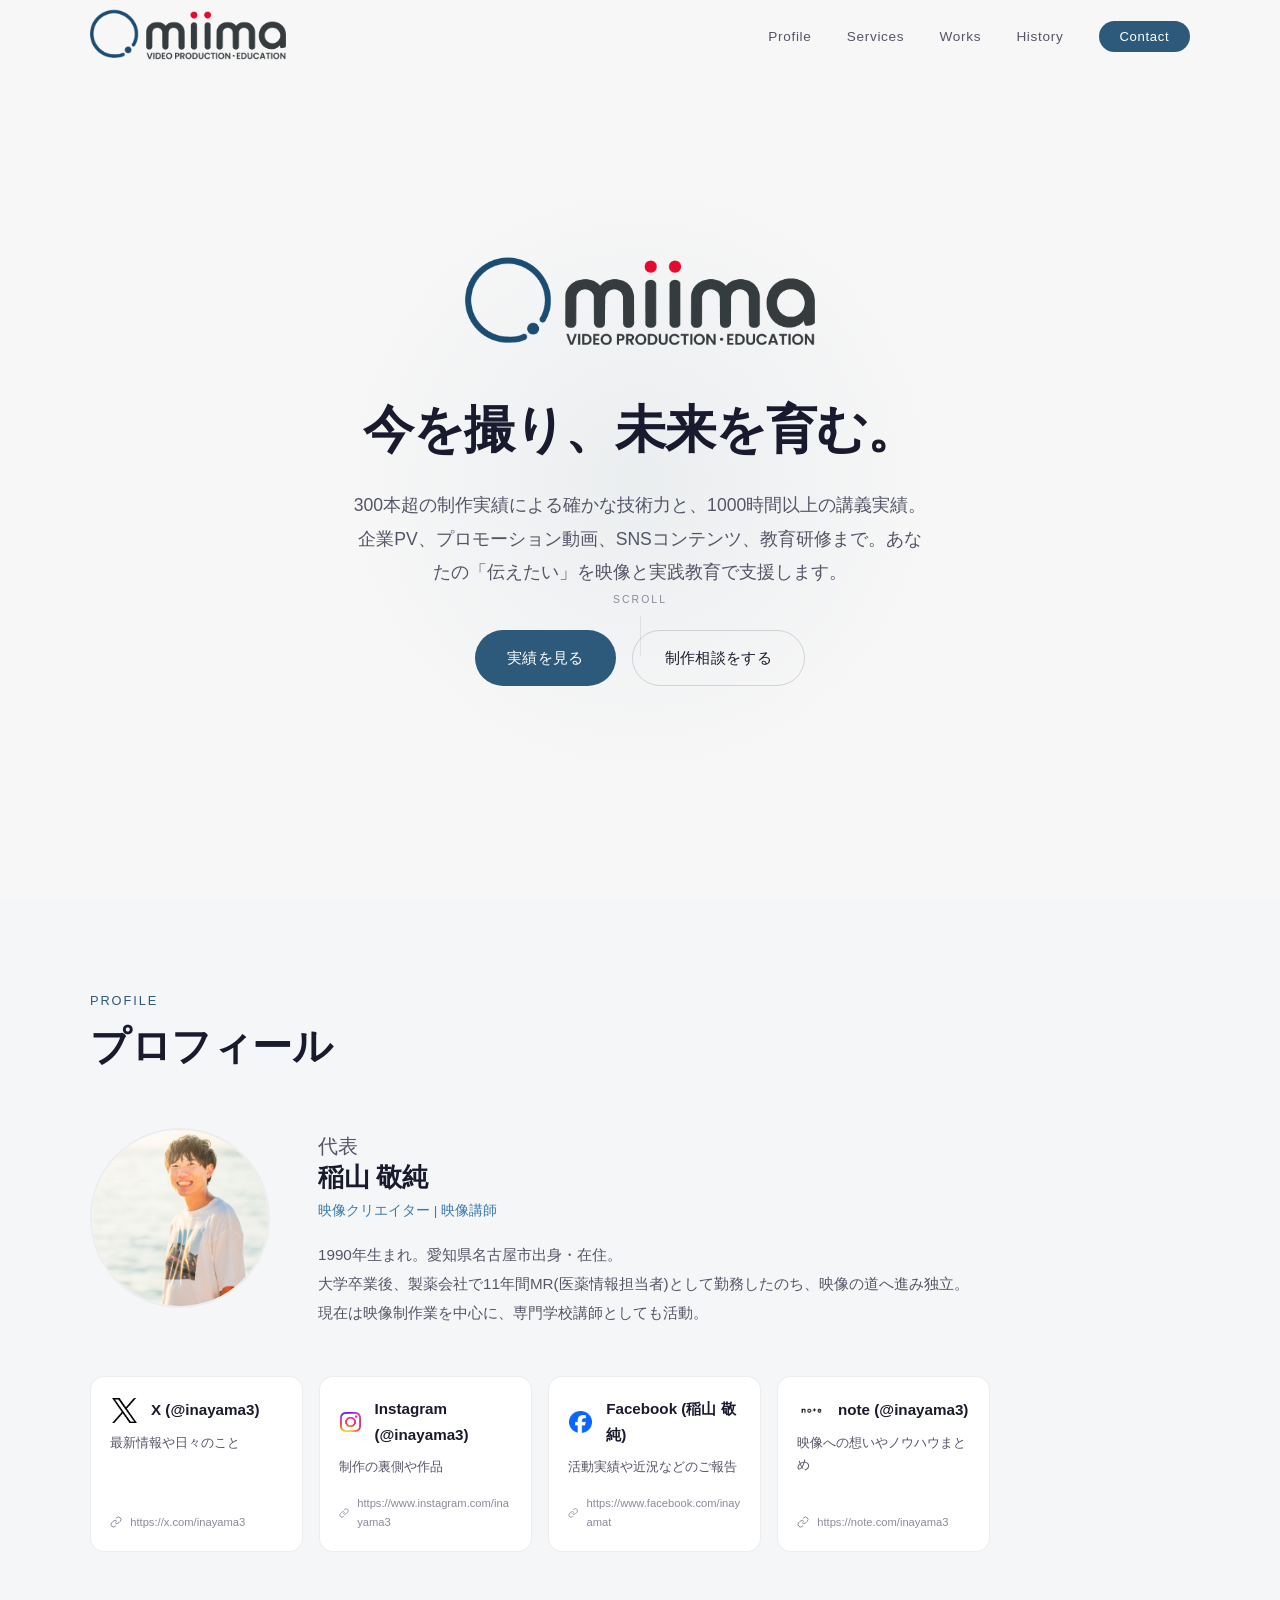
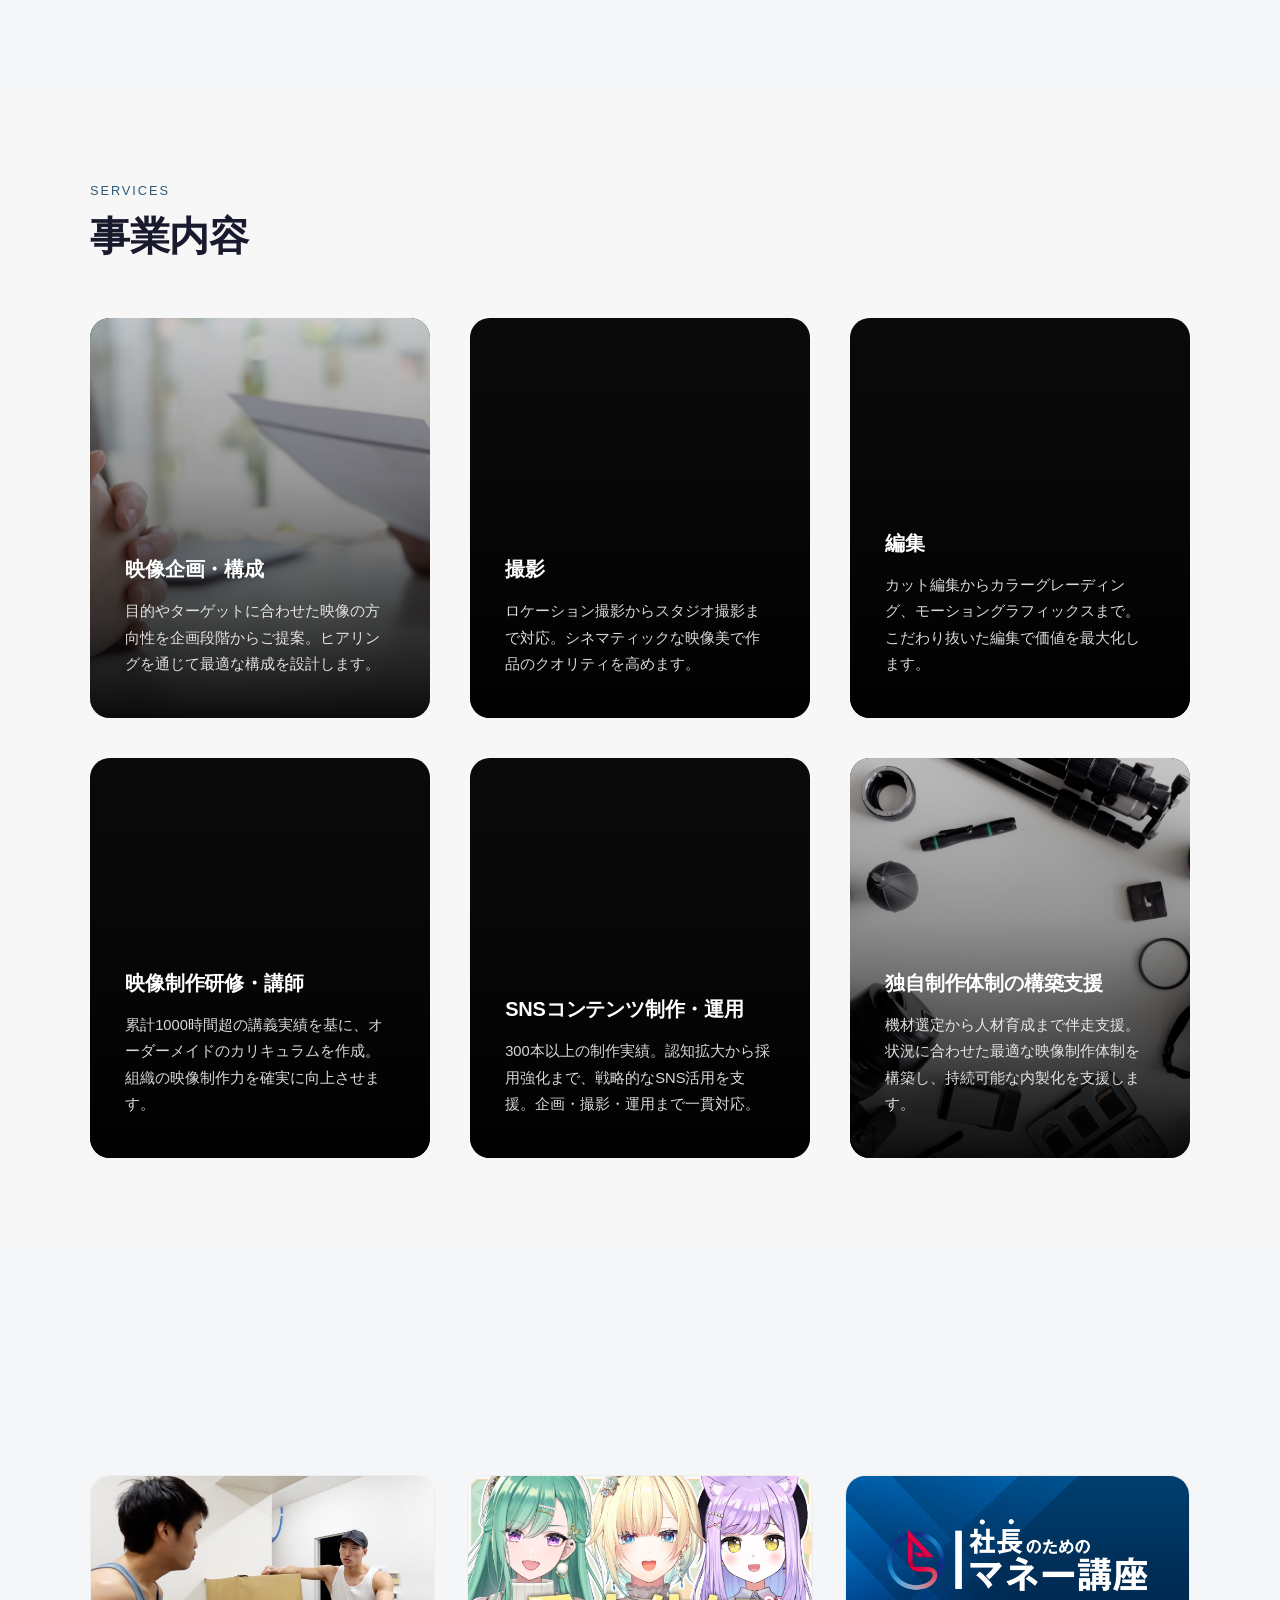
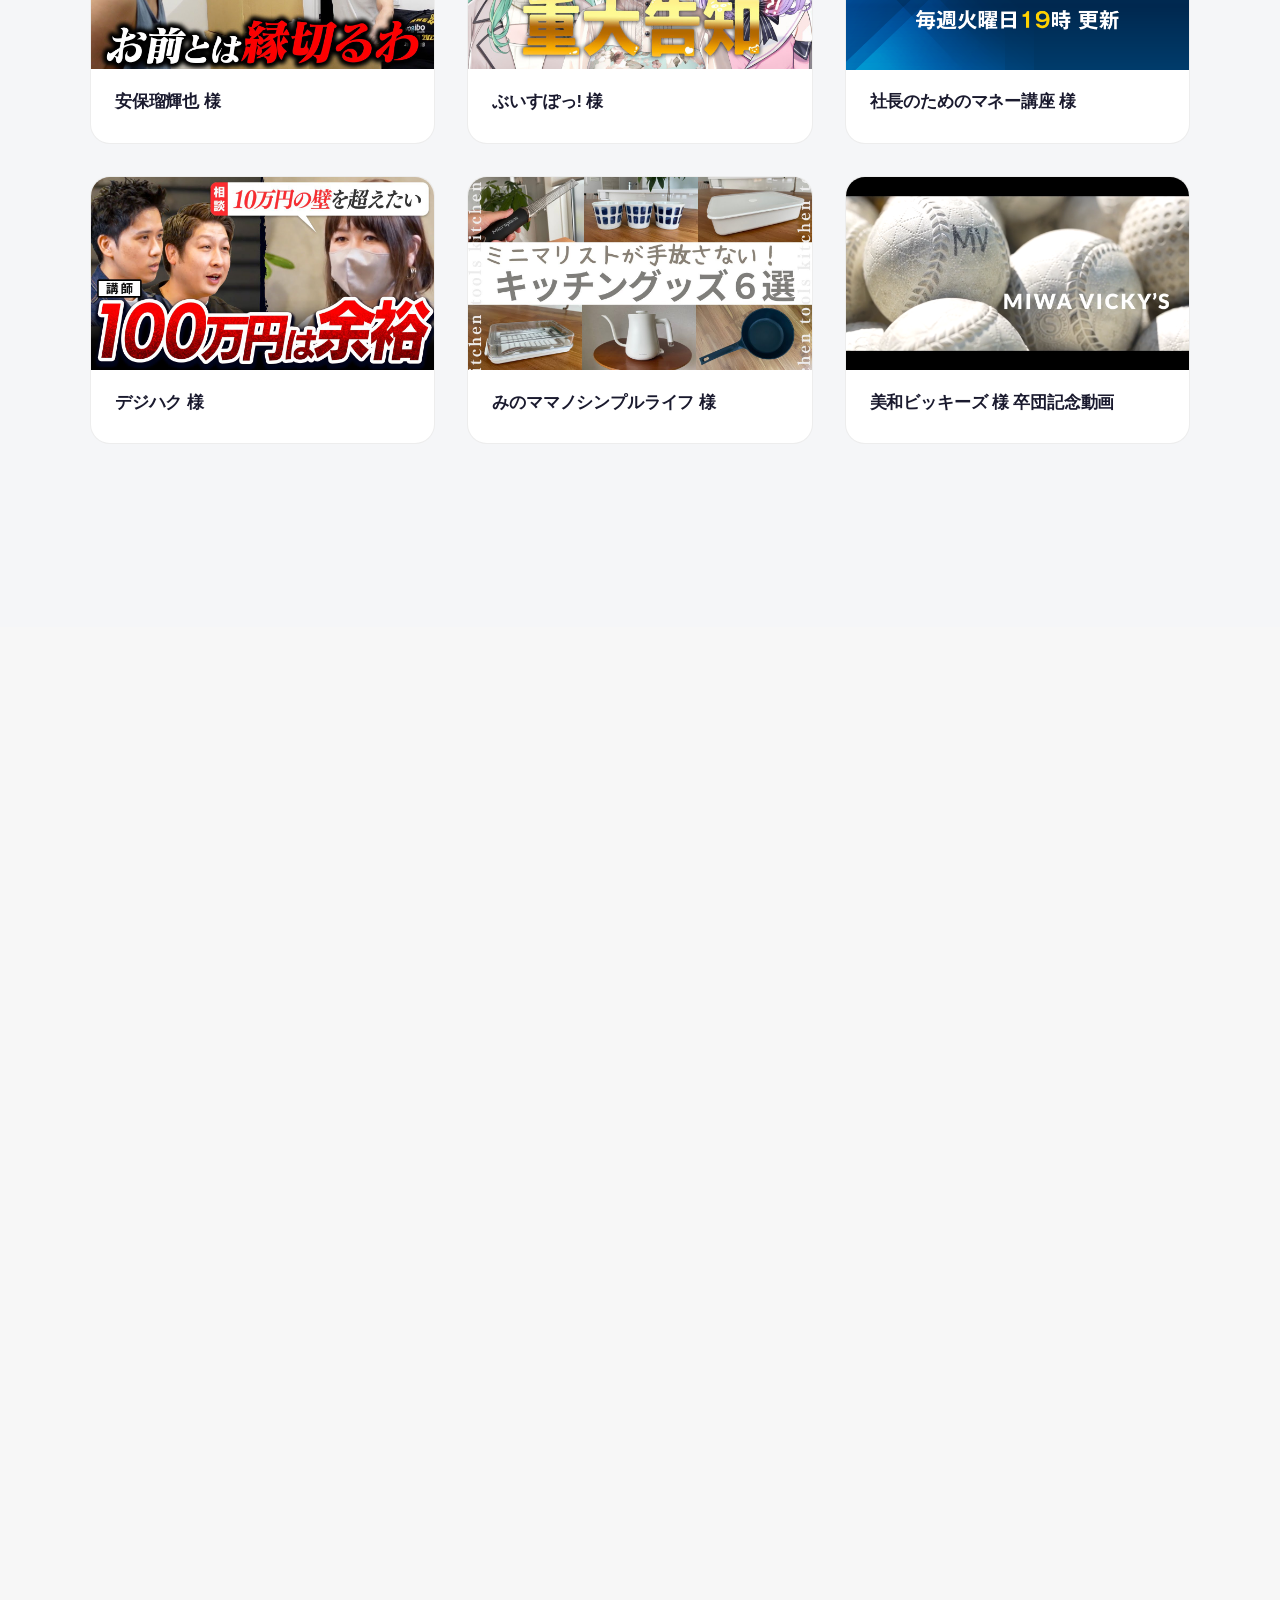
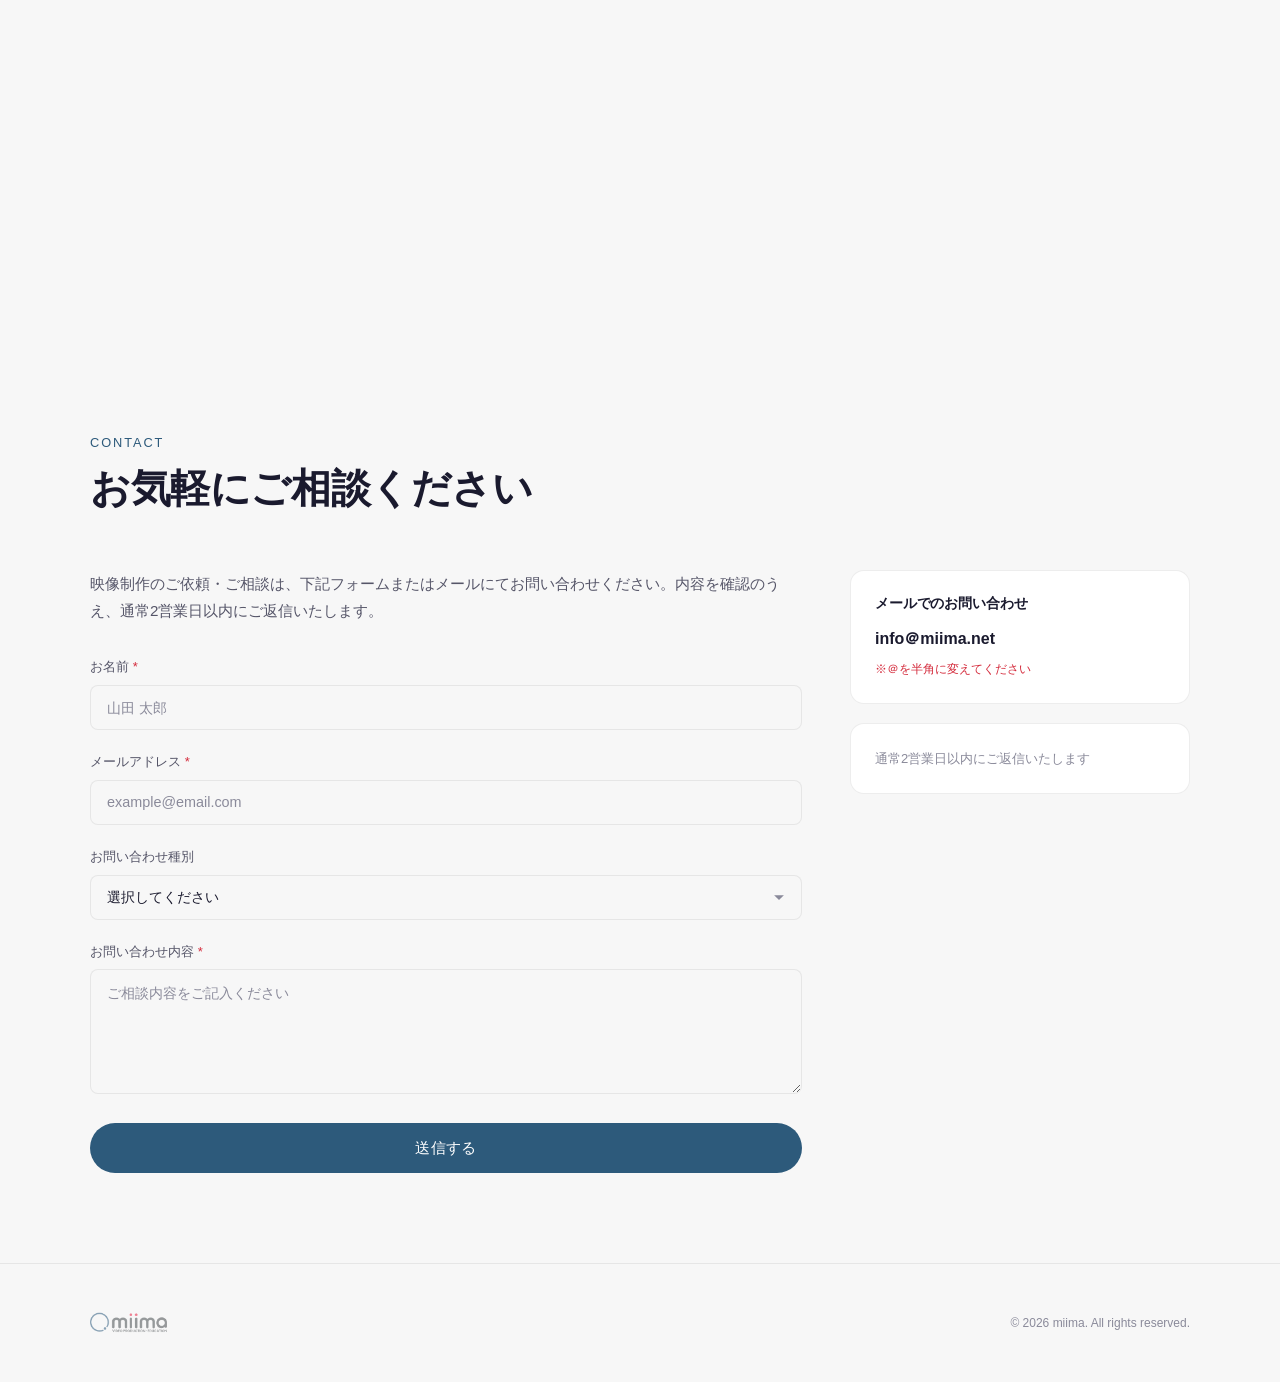
==== commit f33170a6: "Add Google Analytics GA4 tracking tag" ====
--- a/index.html
+++ b/index.html
@@ -14,7 +14,15 @@
     <link rel="stylesheet" href="style.css">
     <link rel="preconnect" href="https://fonts.googleapis.com">
     <link rel="preconnect" href="https://fonts.gstatic.com" crossorigin>
-    <link href="https://fonts.googleapis.com/css2?family=Inter:wght@300;400;500;600;700&family=Noto+Sans+JP:wght@300;400;500;600;700&display=swap" rel="stylesheet">
+    <!-- Google tag (gtag.js) -->
+    <script async src="https://www.googletagmanager.com/gtag/js?id=G-0T7QKF8M8V"></script>
+    <script>
+      window.dataLayer = window.dataLayer || [];
+      function gtag(){dataLayer.push(arguments);}
+      gtag('js', new Date());
+    
+      gtag('config', 'G-0T7QKF8M8V');
+    </script>
 </head>
 <body>
 
--- a/style.css
+++ b/style.css
@@ -357,6 +357,14 @@
     height: 100%;
     object-fit: cover;
     z-index: 0;
+    pointer-events: none;
+}
+
+/* iOSなどで表示される再生ボタンを強制非表示 */
+.hero-bg-video::-webkit-media-controls,
+.hero-bg-video::-webkit-media-controls-start-playback-button {
+    display: none !important;
+    -webkit-appearance: none;
 }
 
 .hero::before {
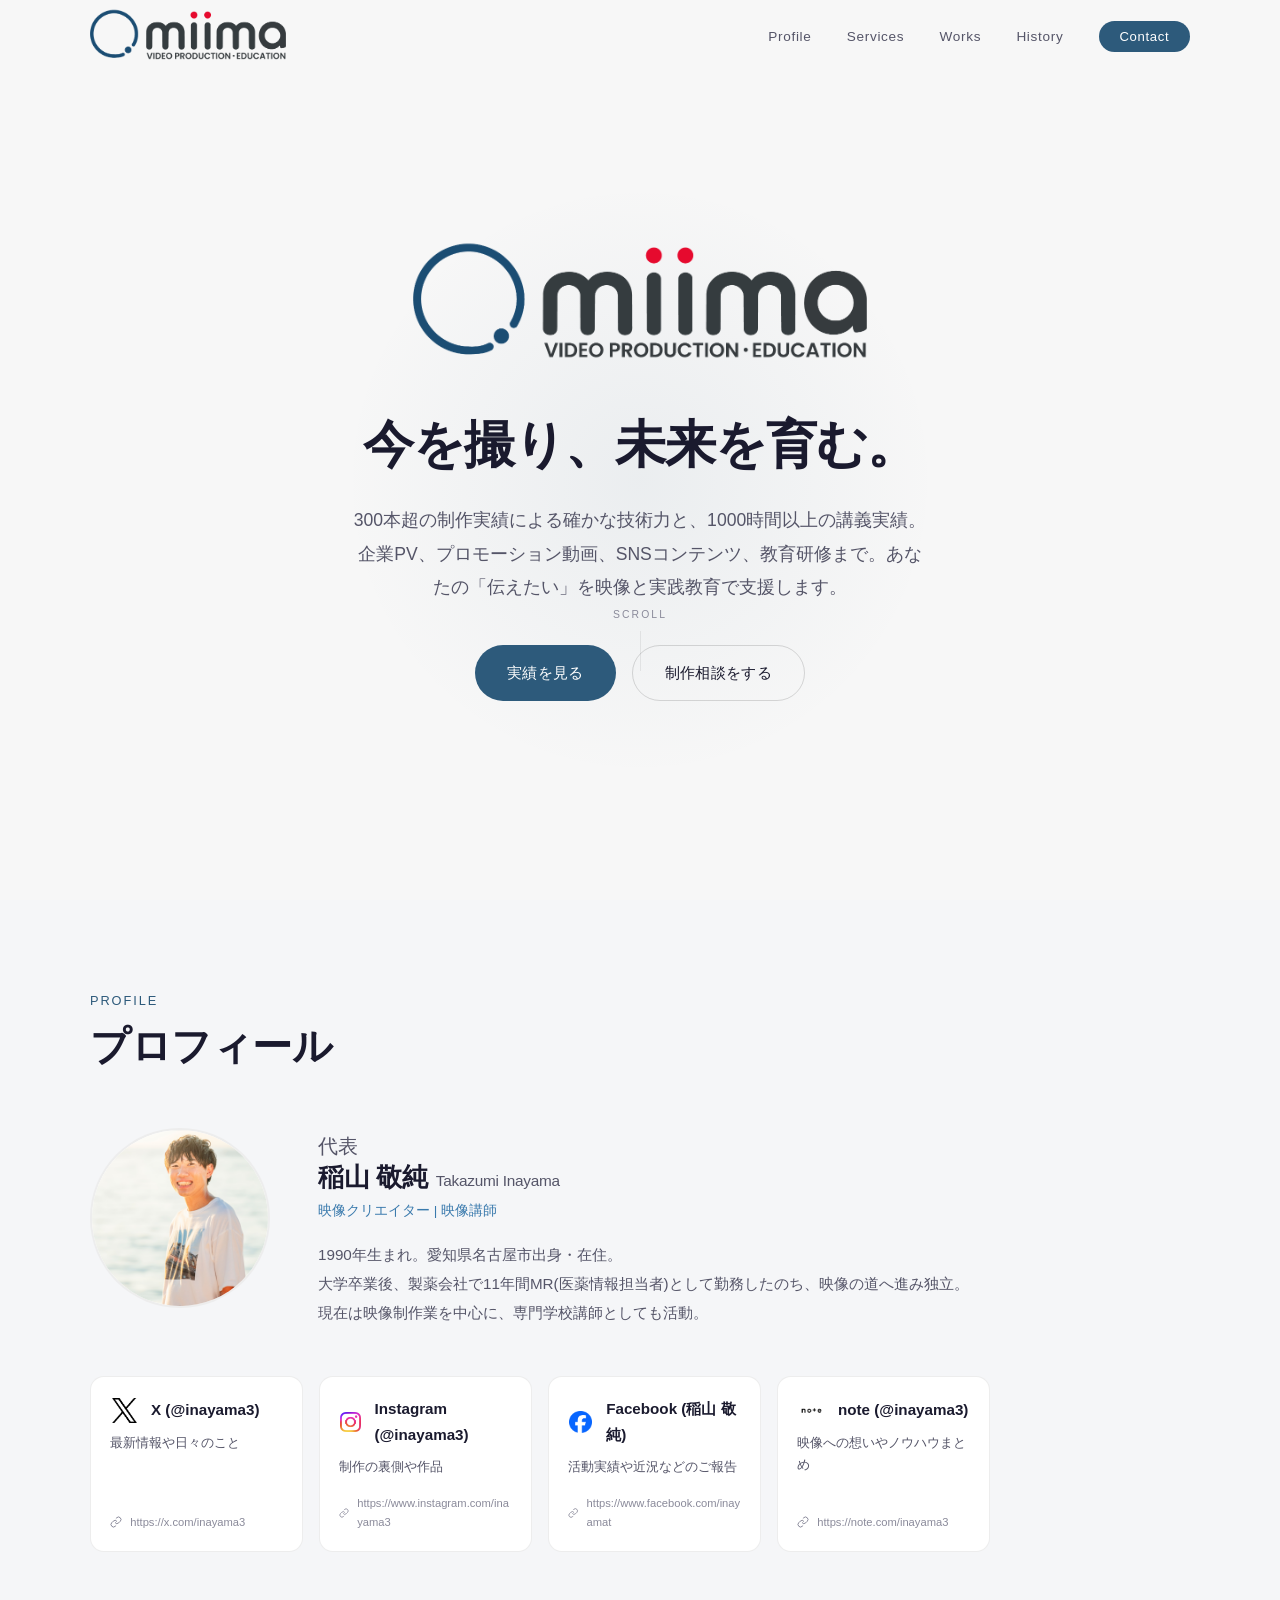
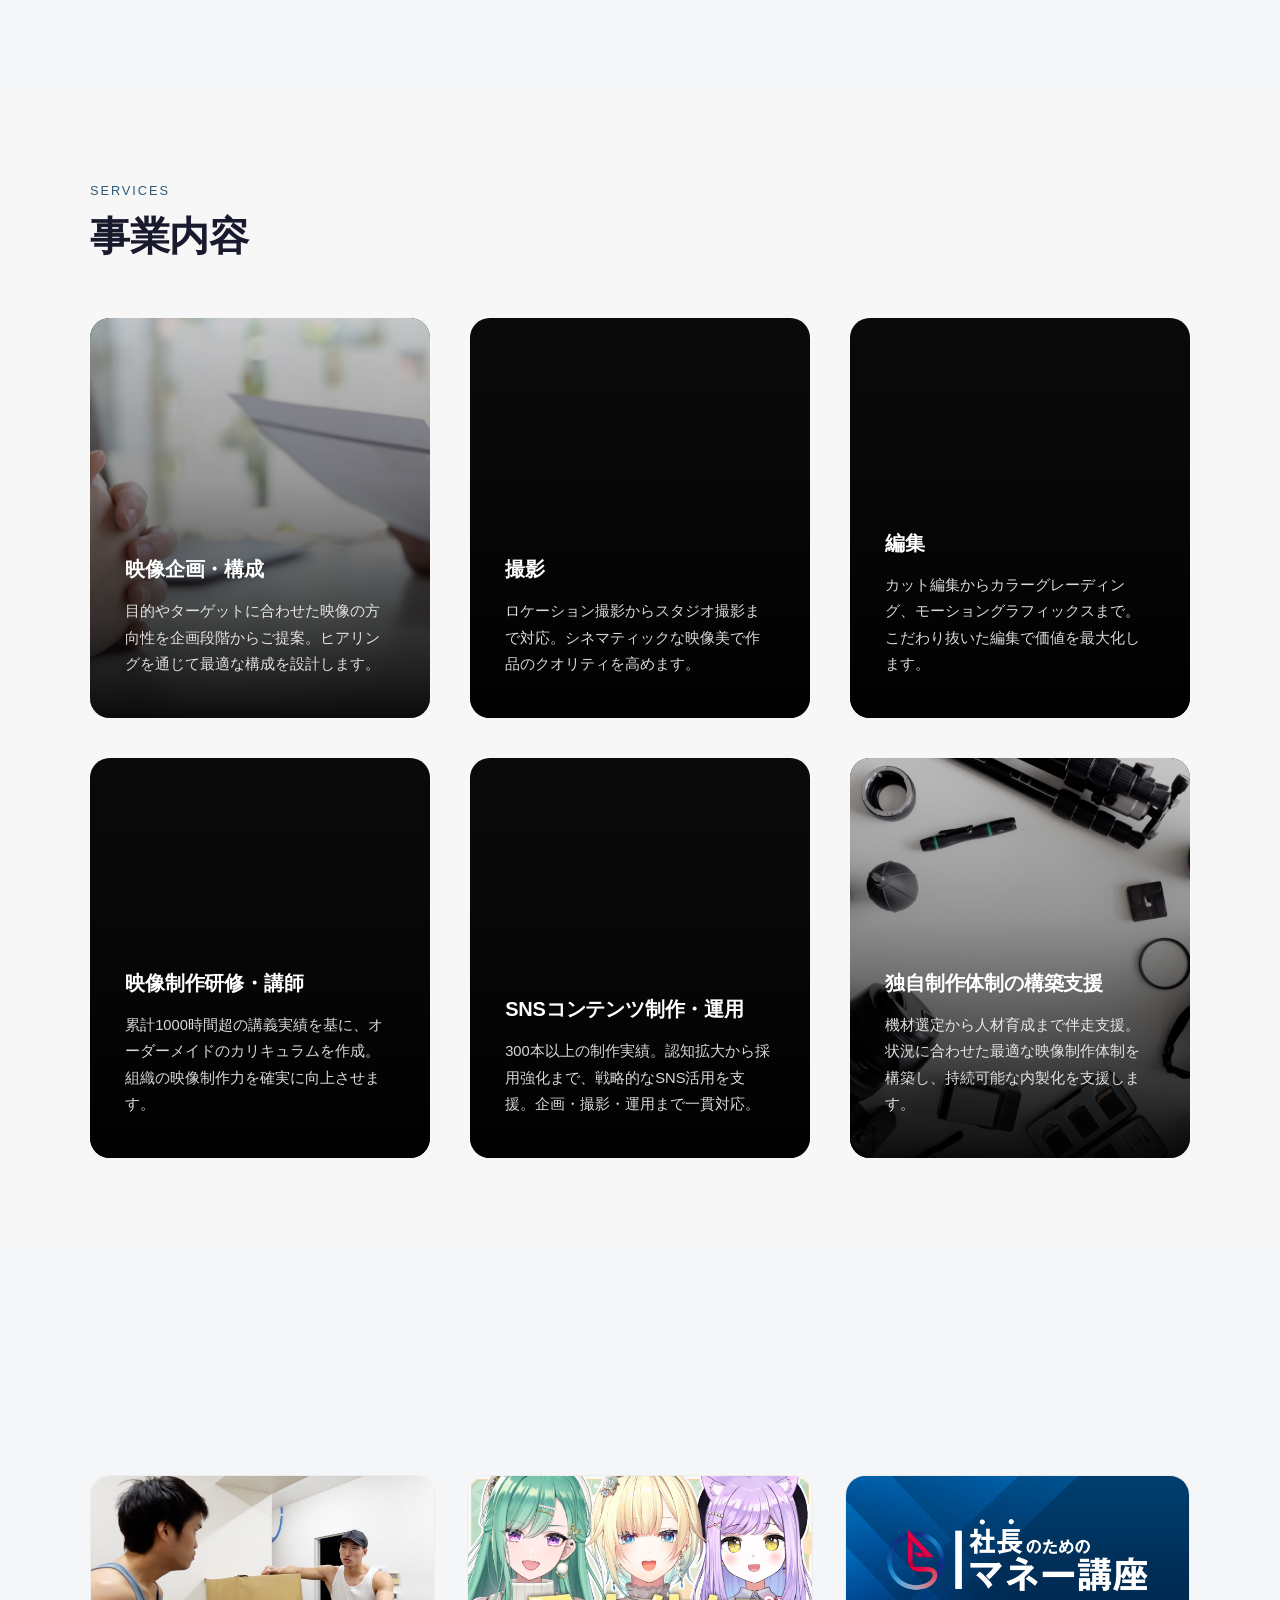
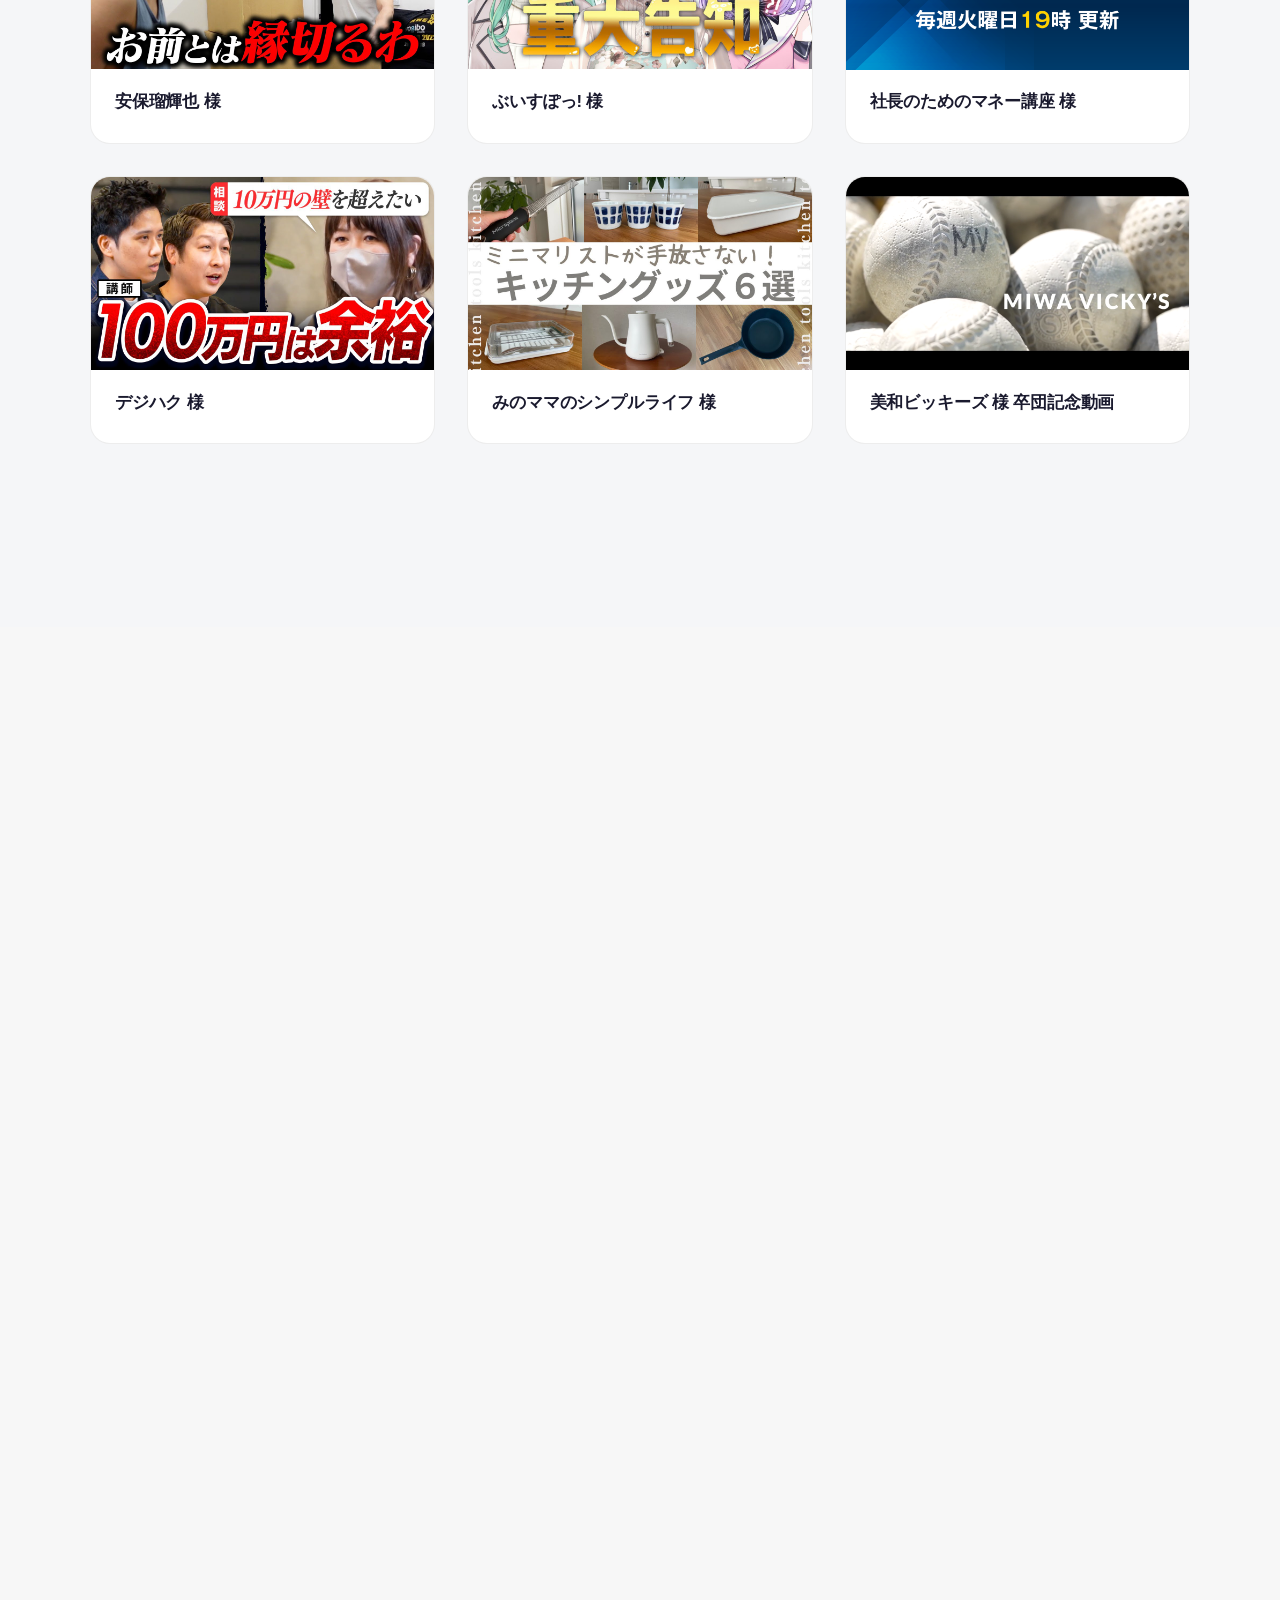
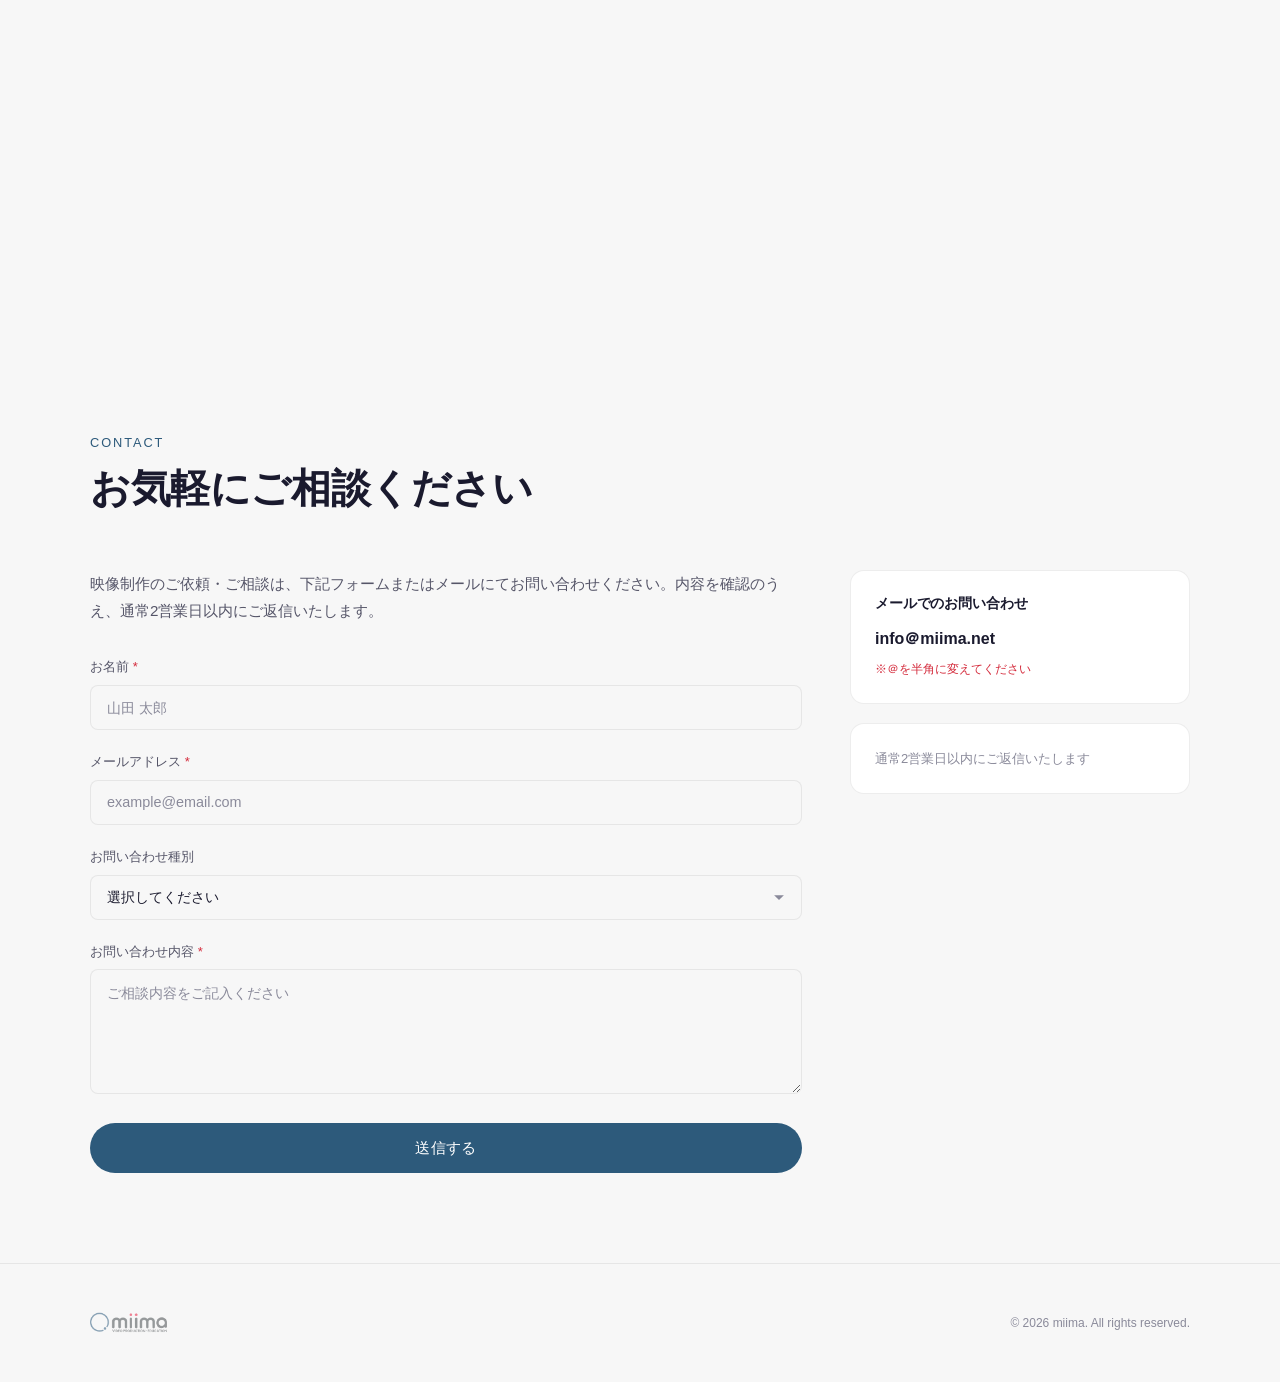
==== commit bfefc43b: "Update profile name placement and Google Analytics tag" ====
--- a/index.html
+++ b/index.html
@@ -15,13 +15,13 @@
     <link rel="preconnect" href="https://fonts.googleapis.com">
     <link rel="preconnect" href="https://fonts.gstatic.com" crossorigin>
     <!-- Google tag (gtag.js) -->
-    <script async src="https://www.googletagmanager.com/gtag/js?id=G-0T7QKF8M8V"></script>
+    <script async src="https://www.googletagmanager.com/gtag/js?id=G-H9LYM4C3YS"></script>
     <script>
       window.dataLayer = window.dataLayer || [];
       function gtag(){dataLayer.push(arguments);}
       gtag('js', new Date());
     
-      gtag('config', 'G-0T7QKF8M8V');
+      gtag('config', 'G-H9LYM4C3YS');
     </script>
 </head>
 <body>
--- a/style.css
+++ b/style.css
@@ -393,7 +393,7 @@
 }
 
 .hero-logo {
-    height: clamp(60px, 10vw, 100px);
+    height: clamp(78px, 13vw, 130px);
     width: auto;
     margin: 0 auto;
 }
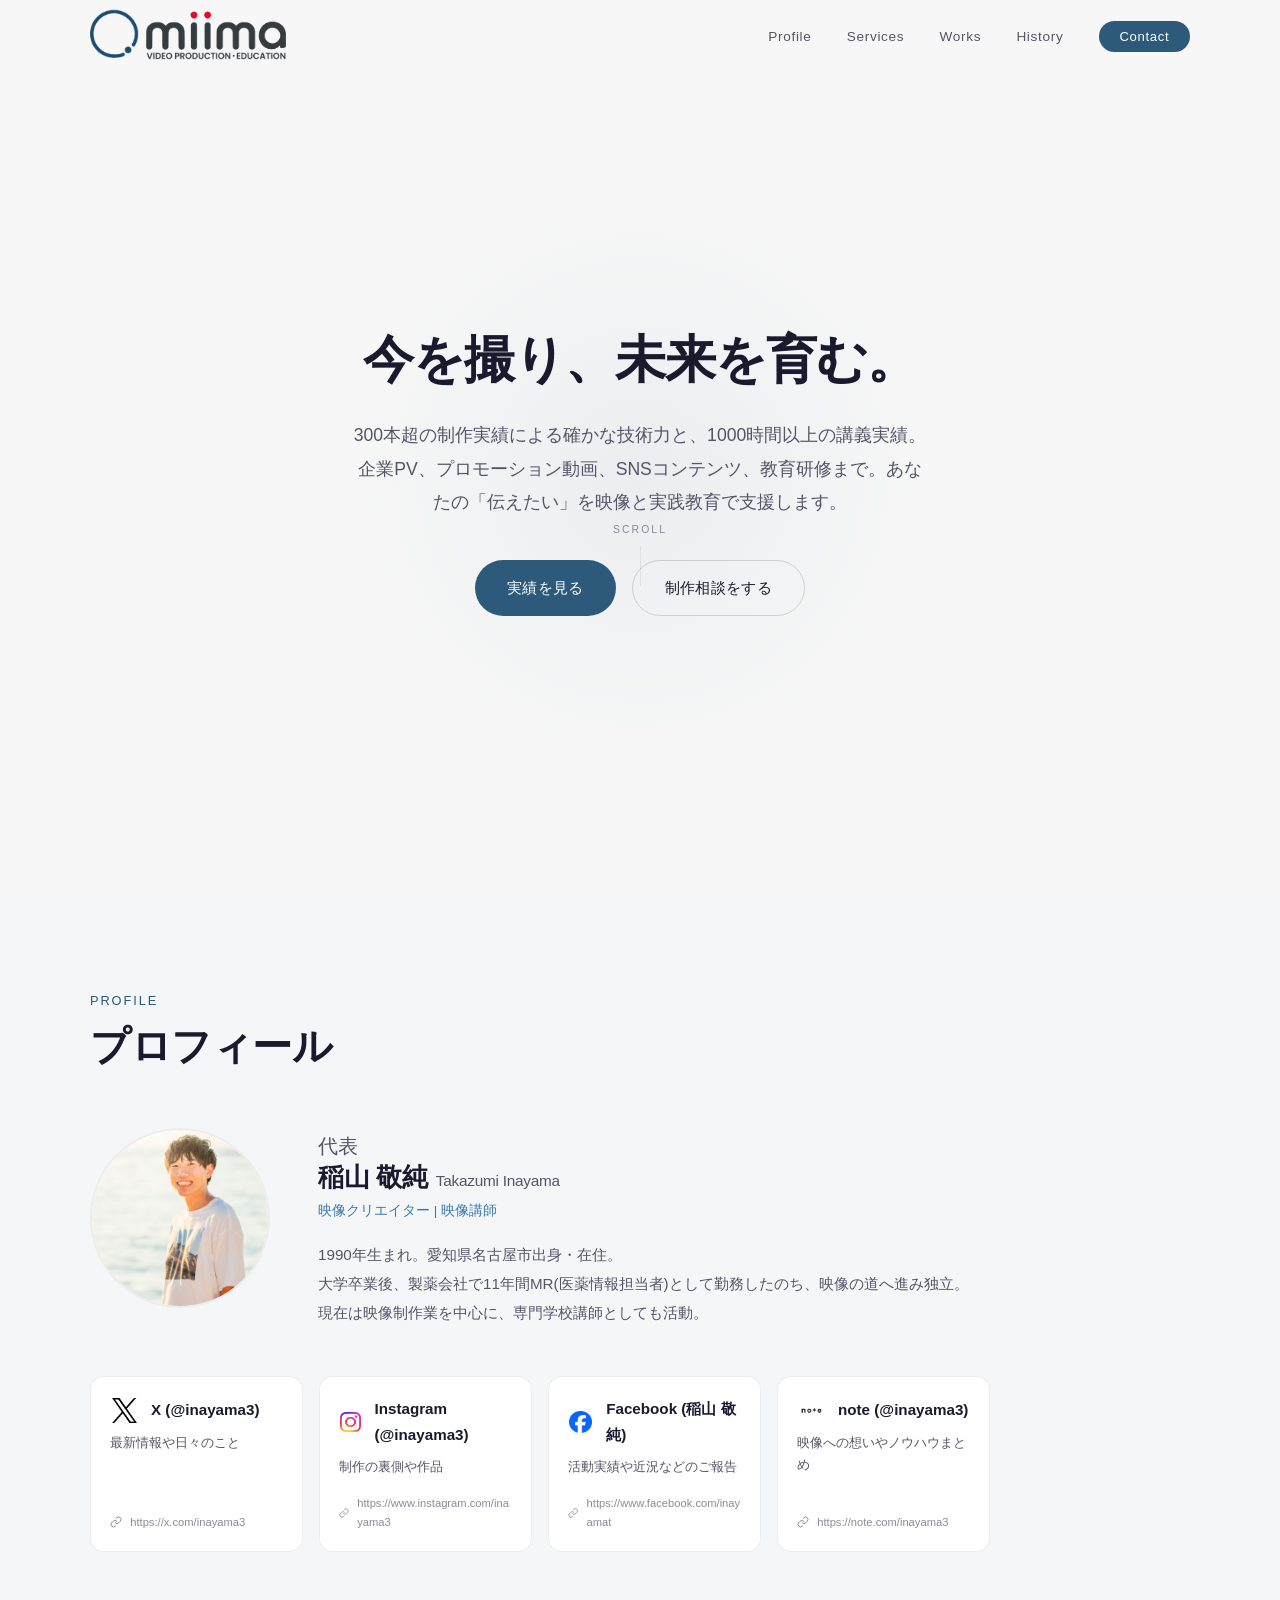
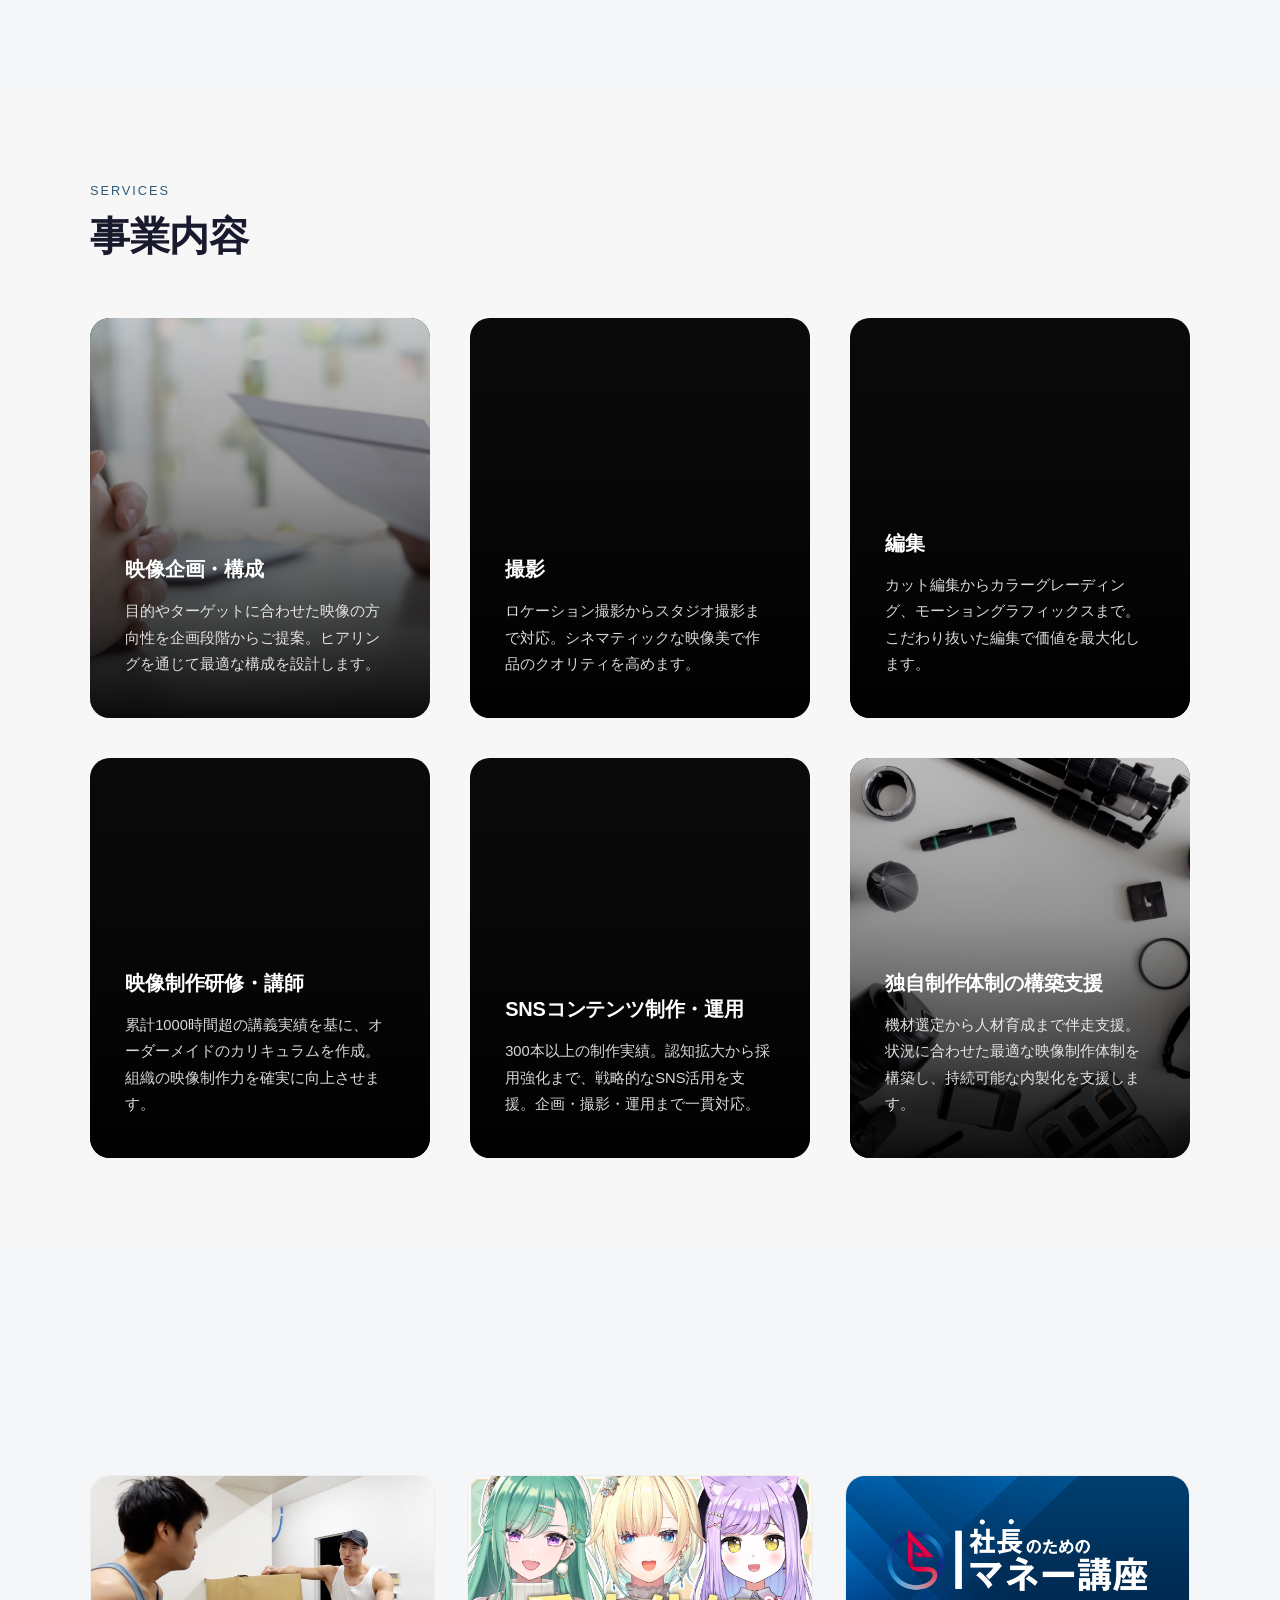
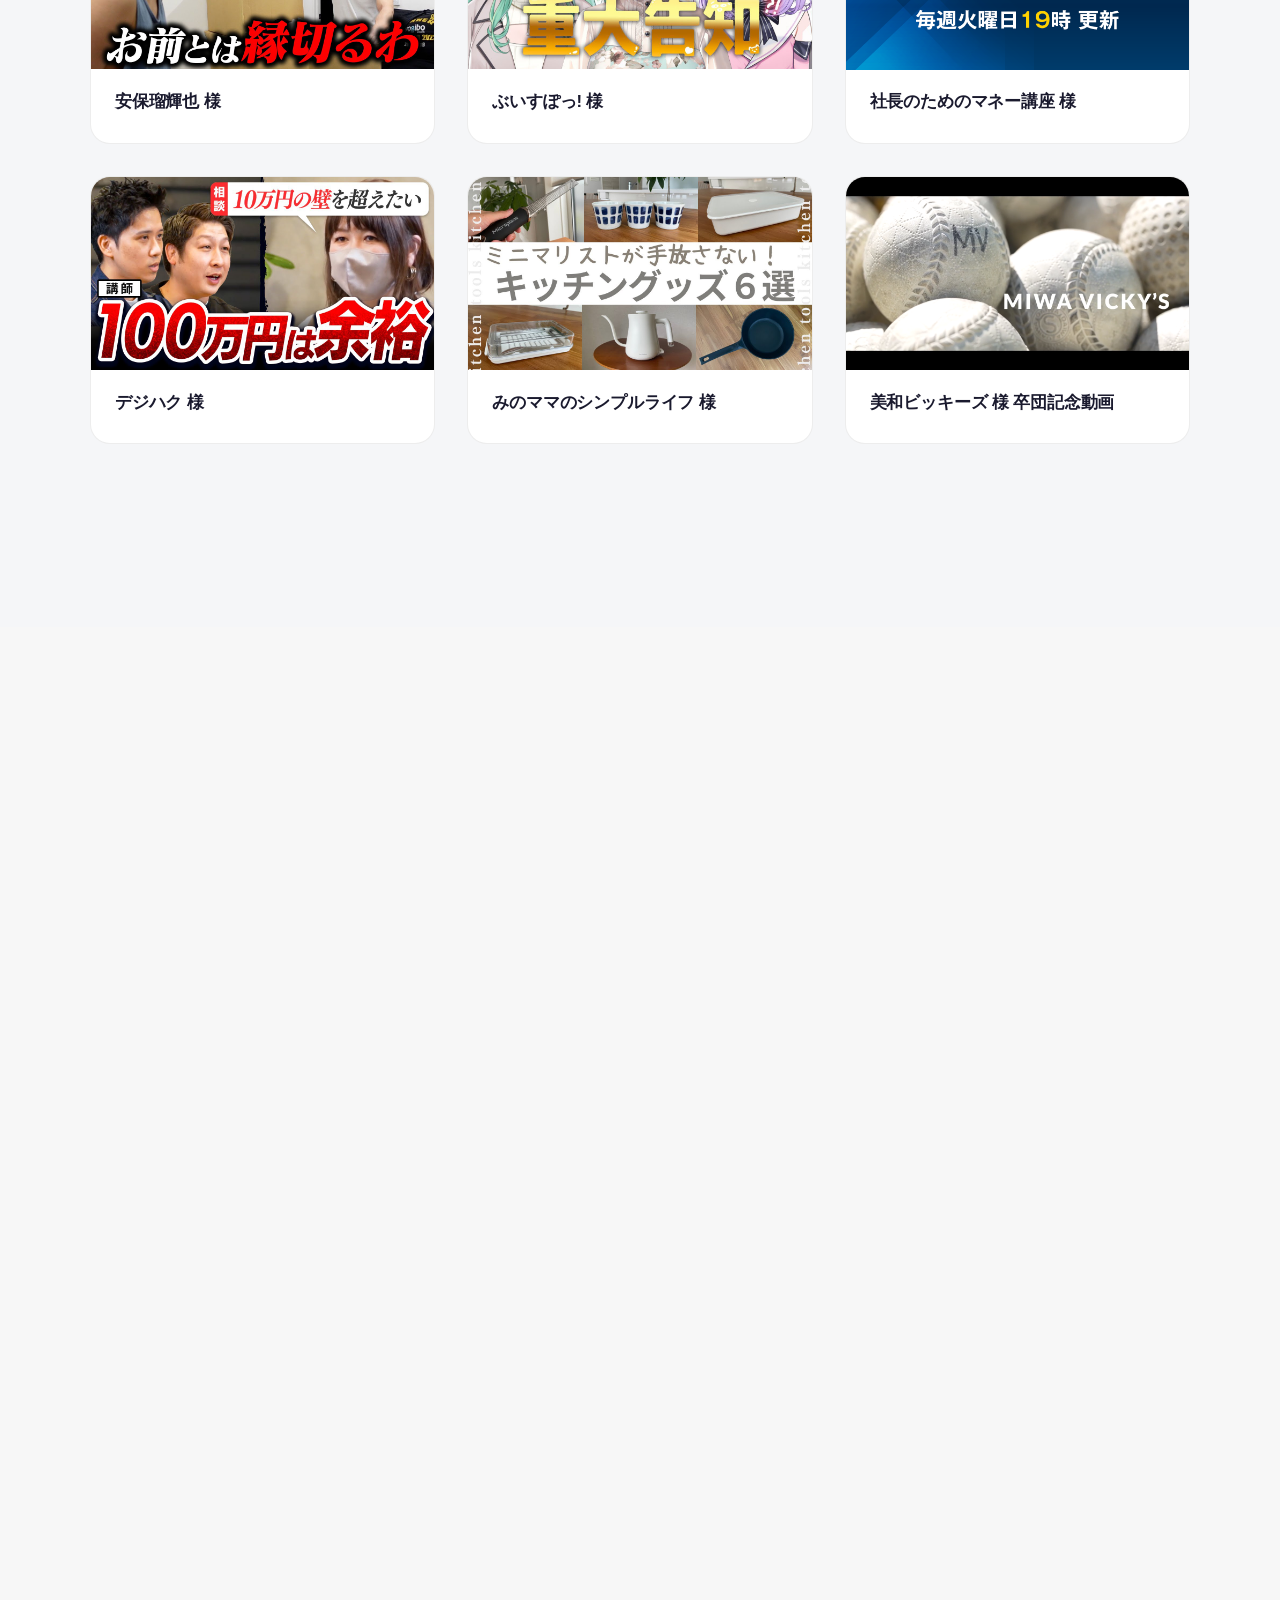
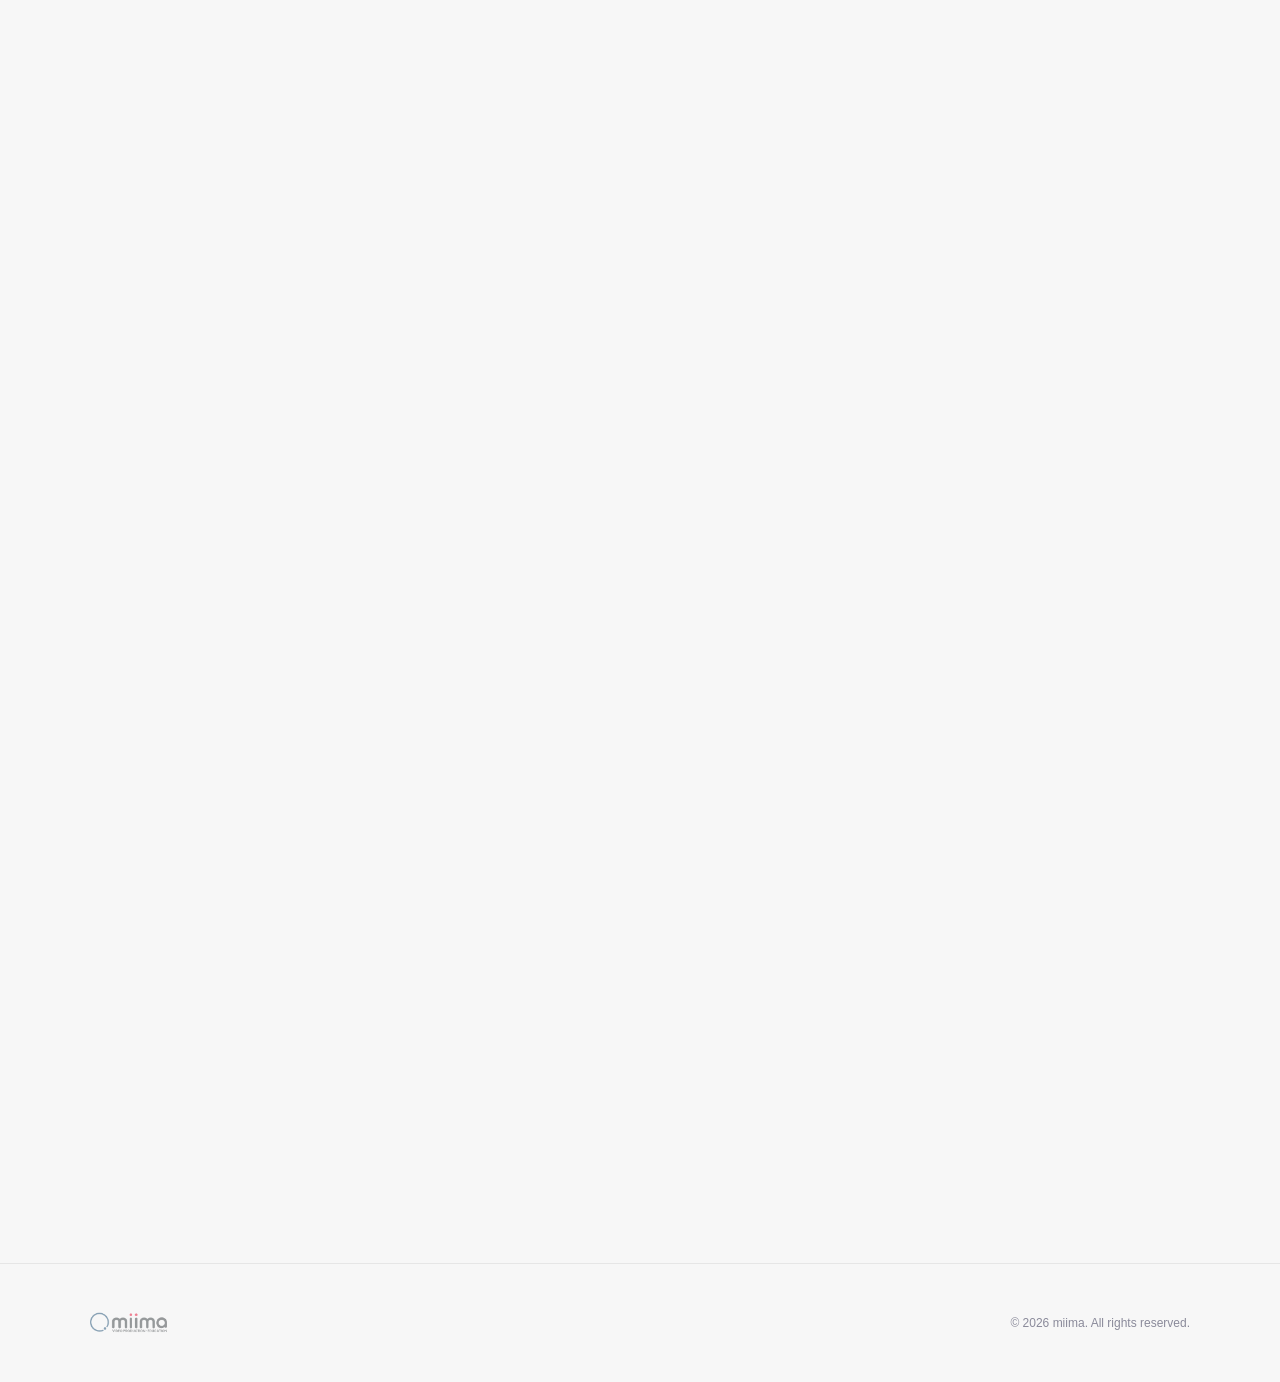
==== commit fb472693: "Hide hero logo" ====
--- a/index.html
+++ b/index.html
@@ -66,7 +66,7 @@
                 <source src="assets/background.mp4" type="video/mp4">
             </video>
             <div class="hero-inner">
-                <div class="hero-logo-area reveal">
+                <div class="hero-logo-area reveal" style="display: none;">
                     <img src="assets/logo.png" alt="miima" class="hero-logo" id="heroLogo">
                 </div>
                 <h1 class="hero-catchcopy reveal" id="heroCatchcopy"></h1>
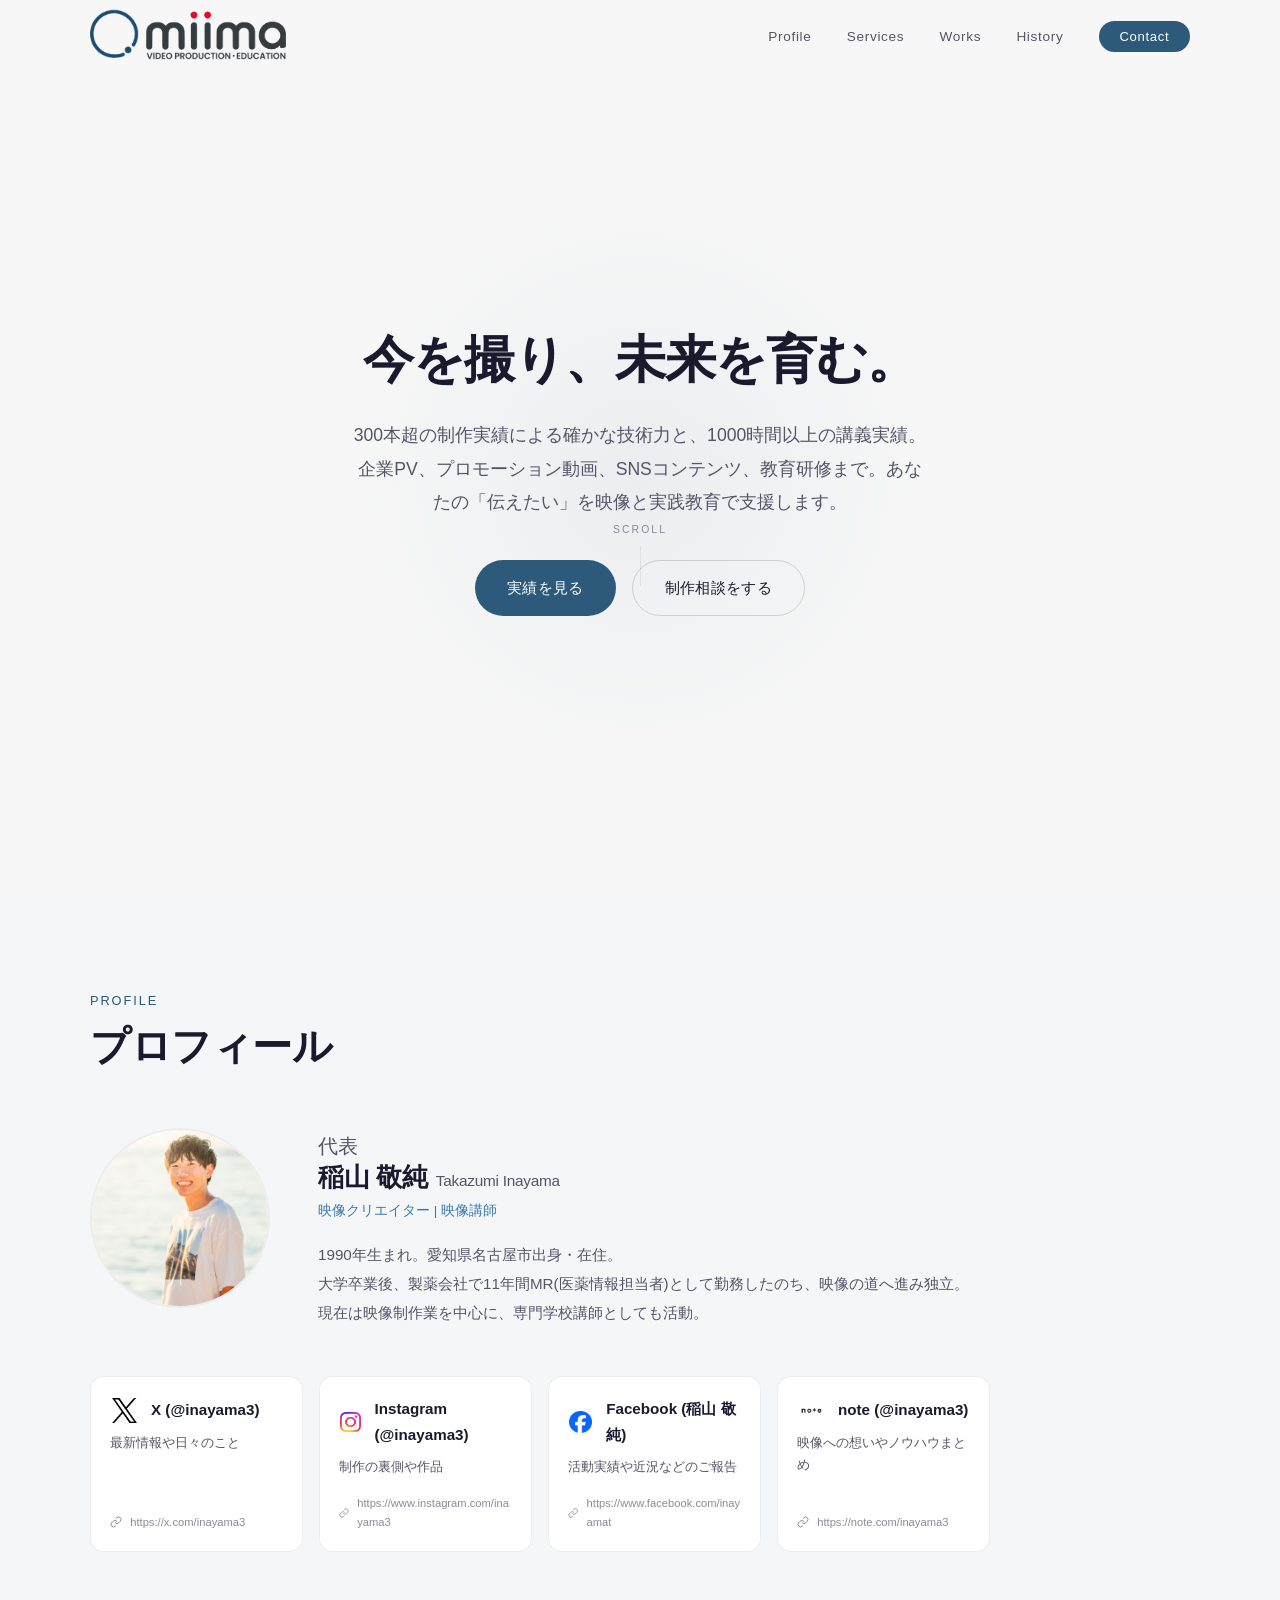
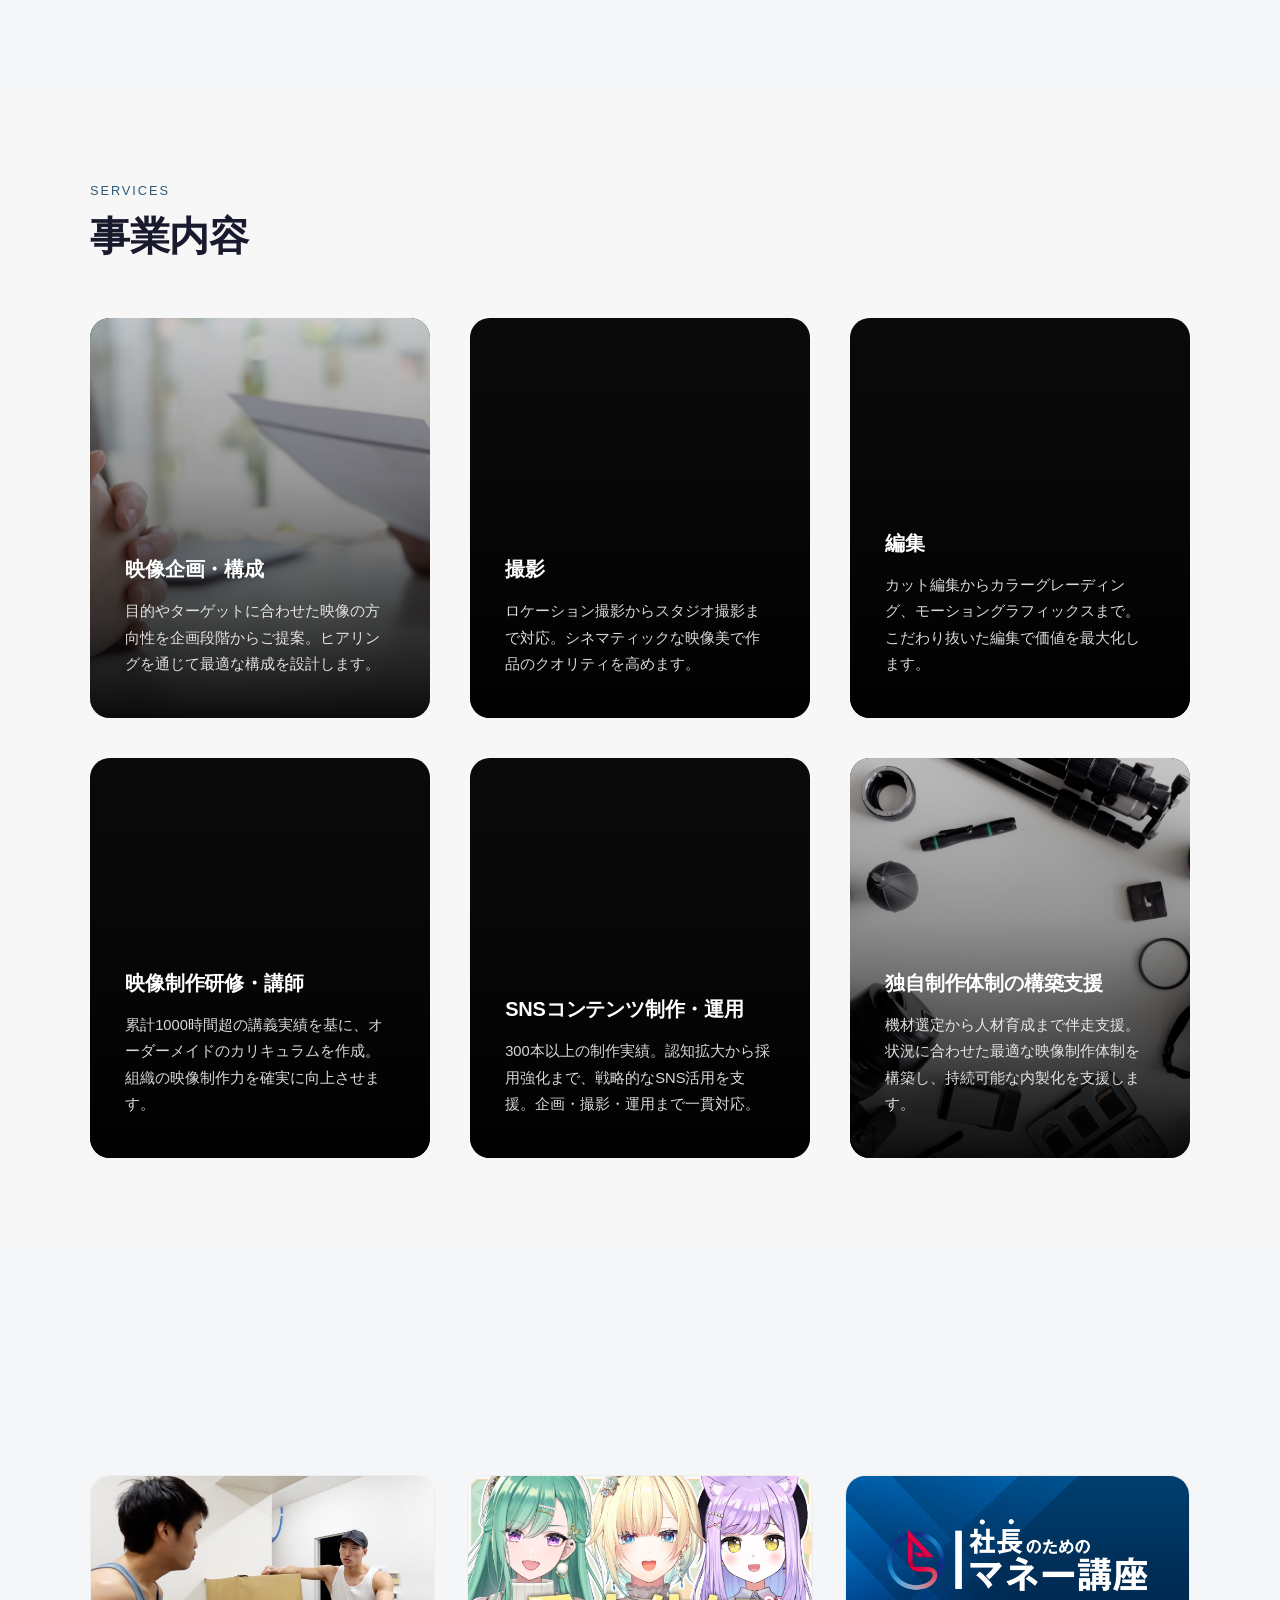
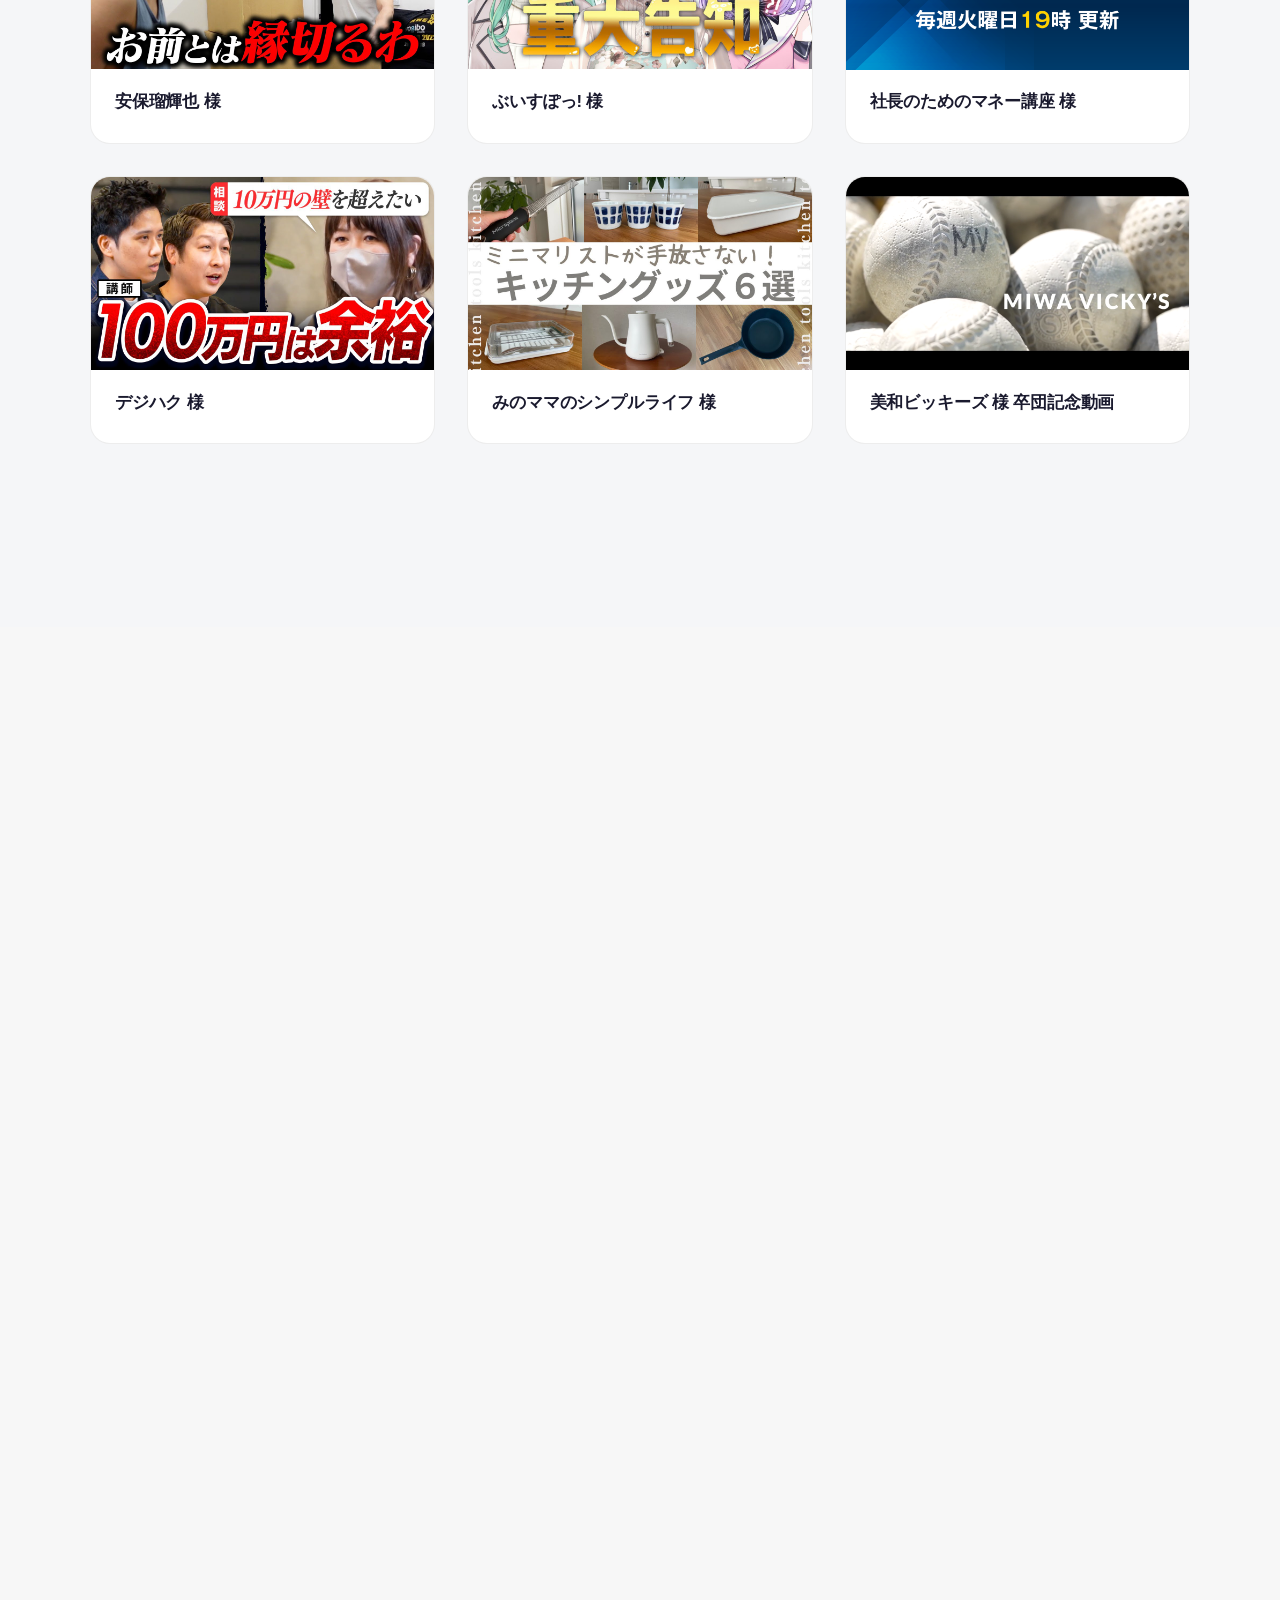
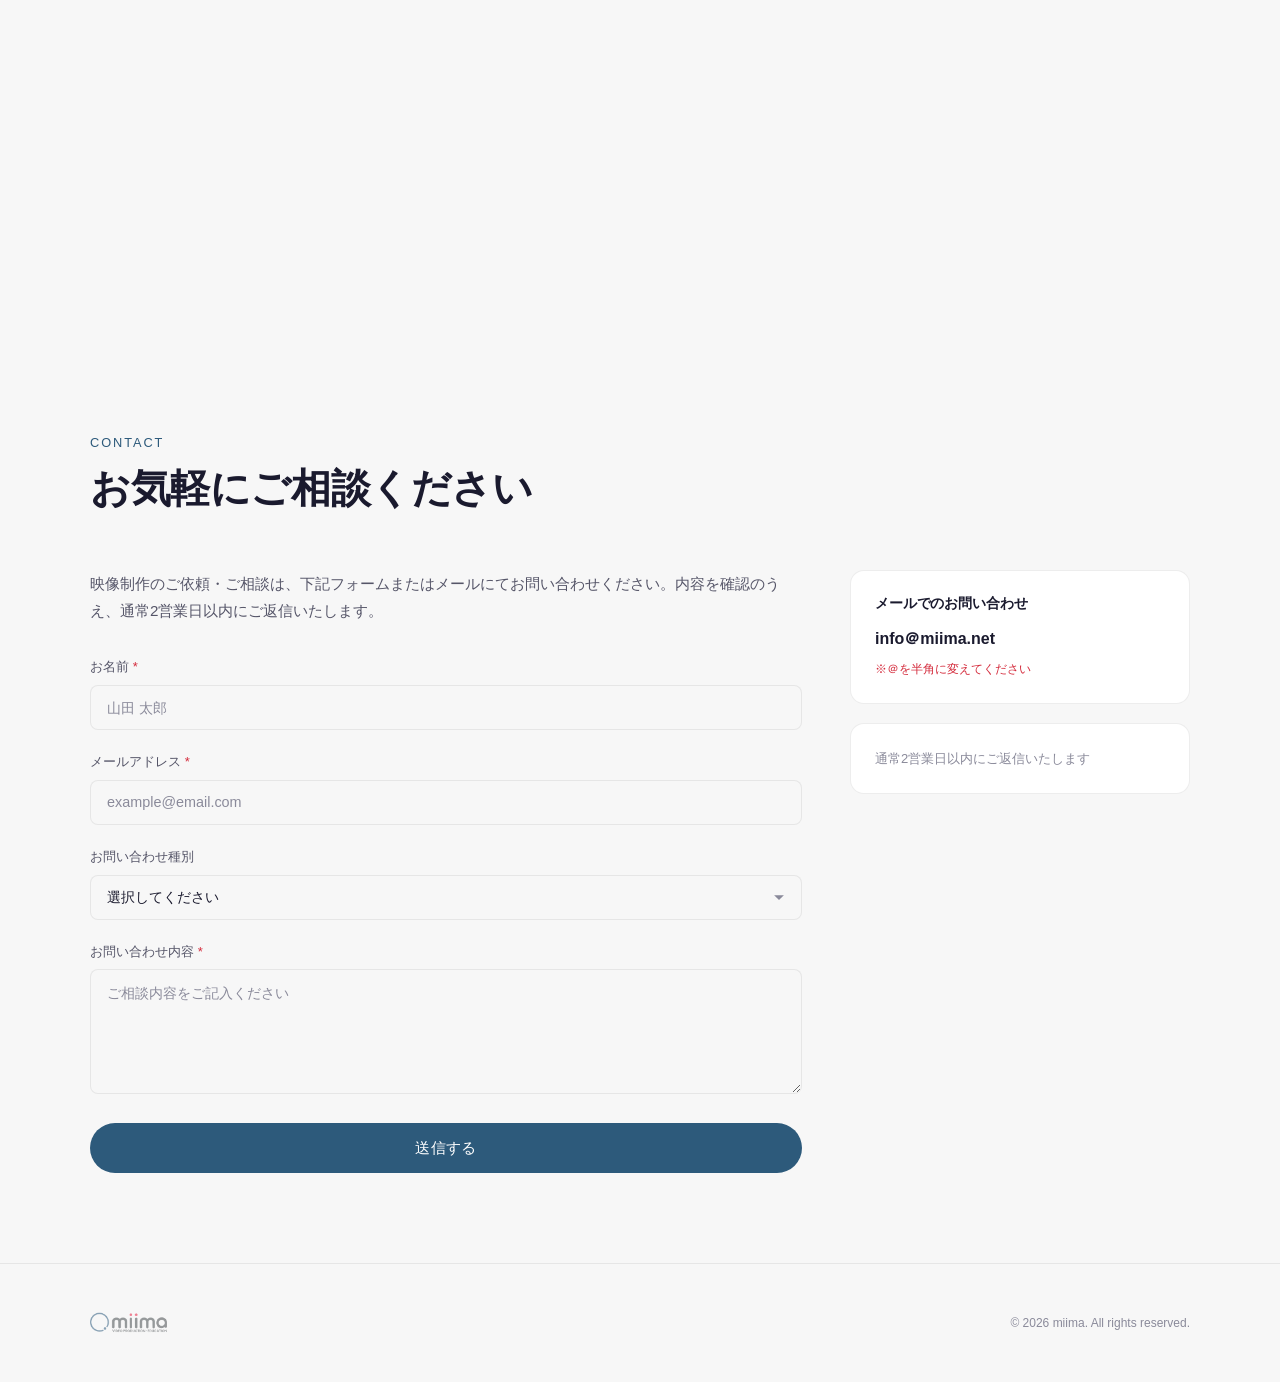
==== commit e99e63fa: "Update SEO title" ====
--- a/index.html
+++ b/index.html
@@ -3,7 +3,7 @@
 <head>
     <meta charset="UTF-8">
     <meta name="viewport" content="width=device-width, initial-scale=1.0">
-    <title>映像講師・企業研修・動画制作｜miima</title>
+    <title>名古屋の映像教育・動画制作｜miima</title>
     <meta name="description" content="miima - 映像制作・教育。企画から撮影・編集まで、ワンストップで映像制作を承ります。">
     <!-- Favicons -->
     <link rel="icon" href="assets/favicon_io/favicon.ico" sizes="any">
--- a/style.css
+++ b/style.css
@@ -1433,6 +1433,10 @@
 }
 
 @media (max-width: 600px) {
+    .hero-catchcopy {
+        margin-top: 7rem;
+    }
+
     .hero-cta {
         flex-direction: column;
         align-items: center;
